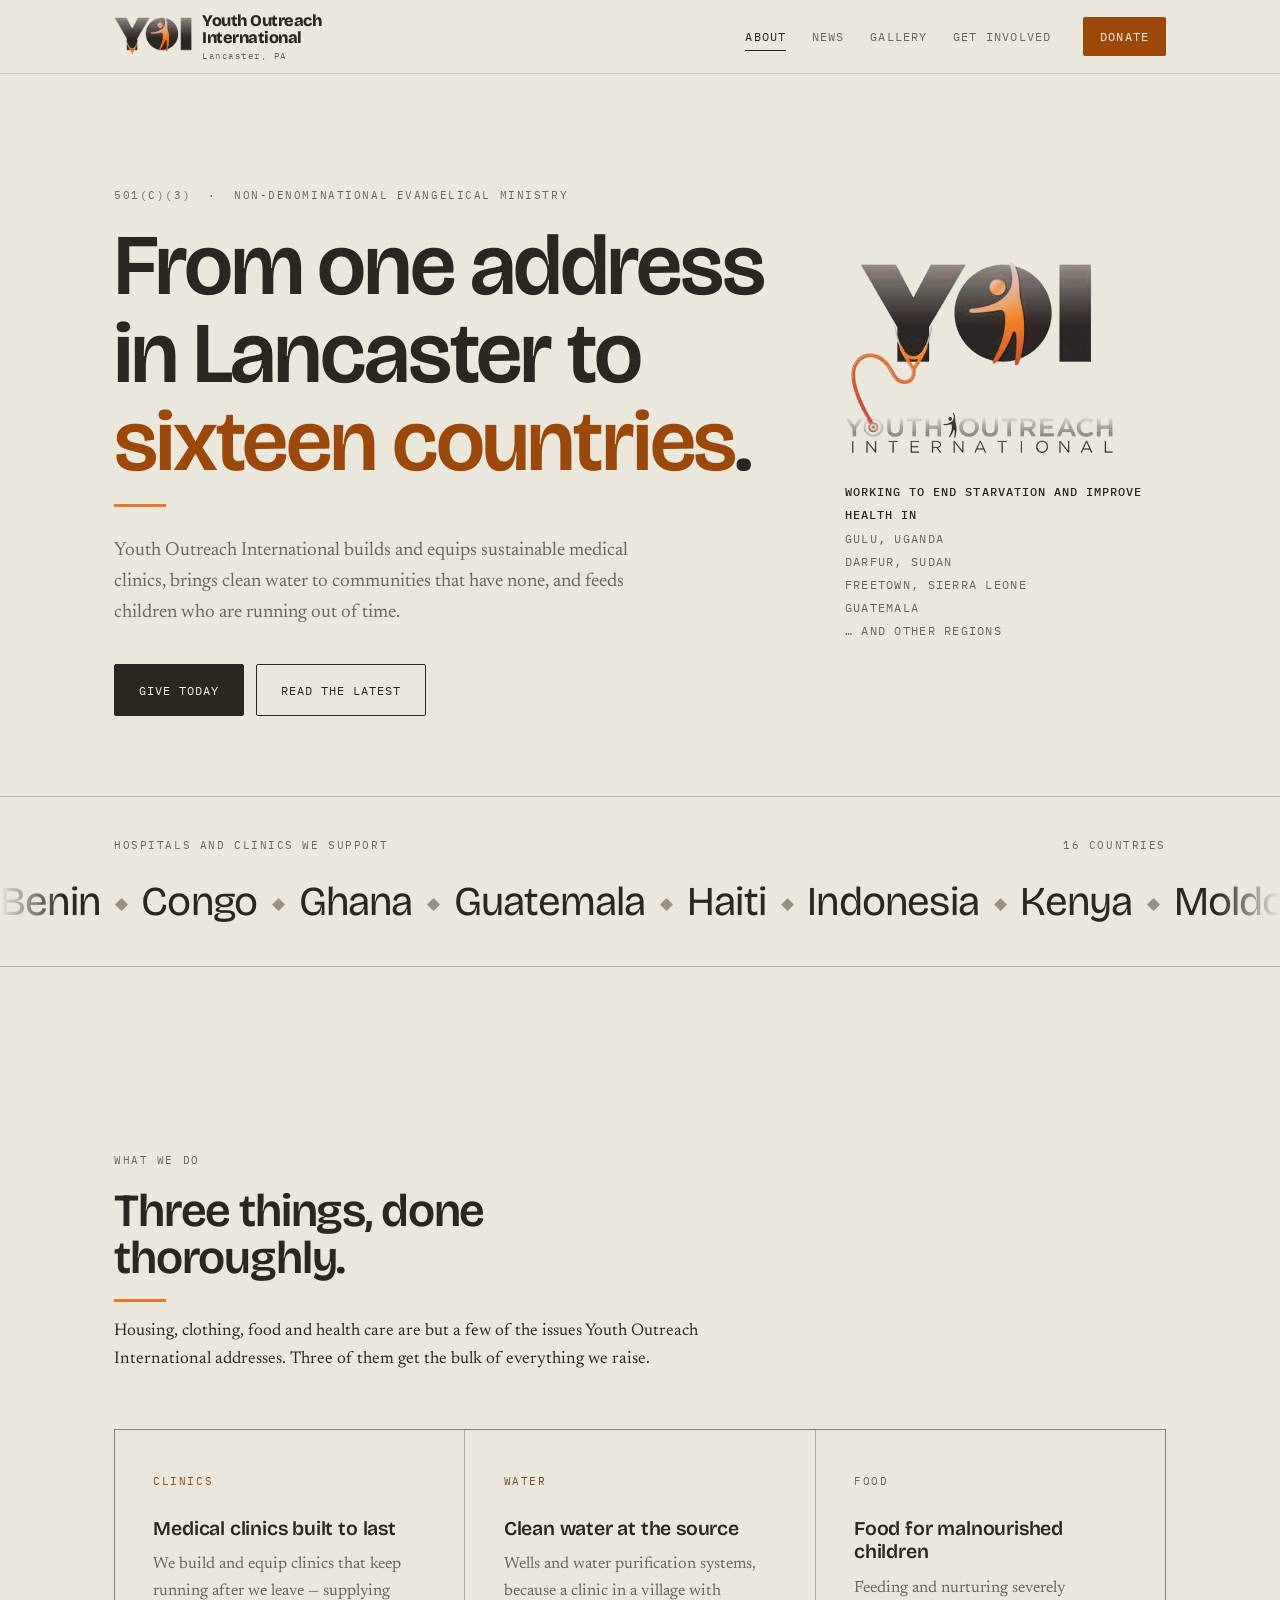
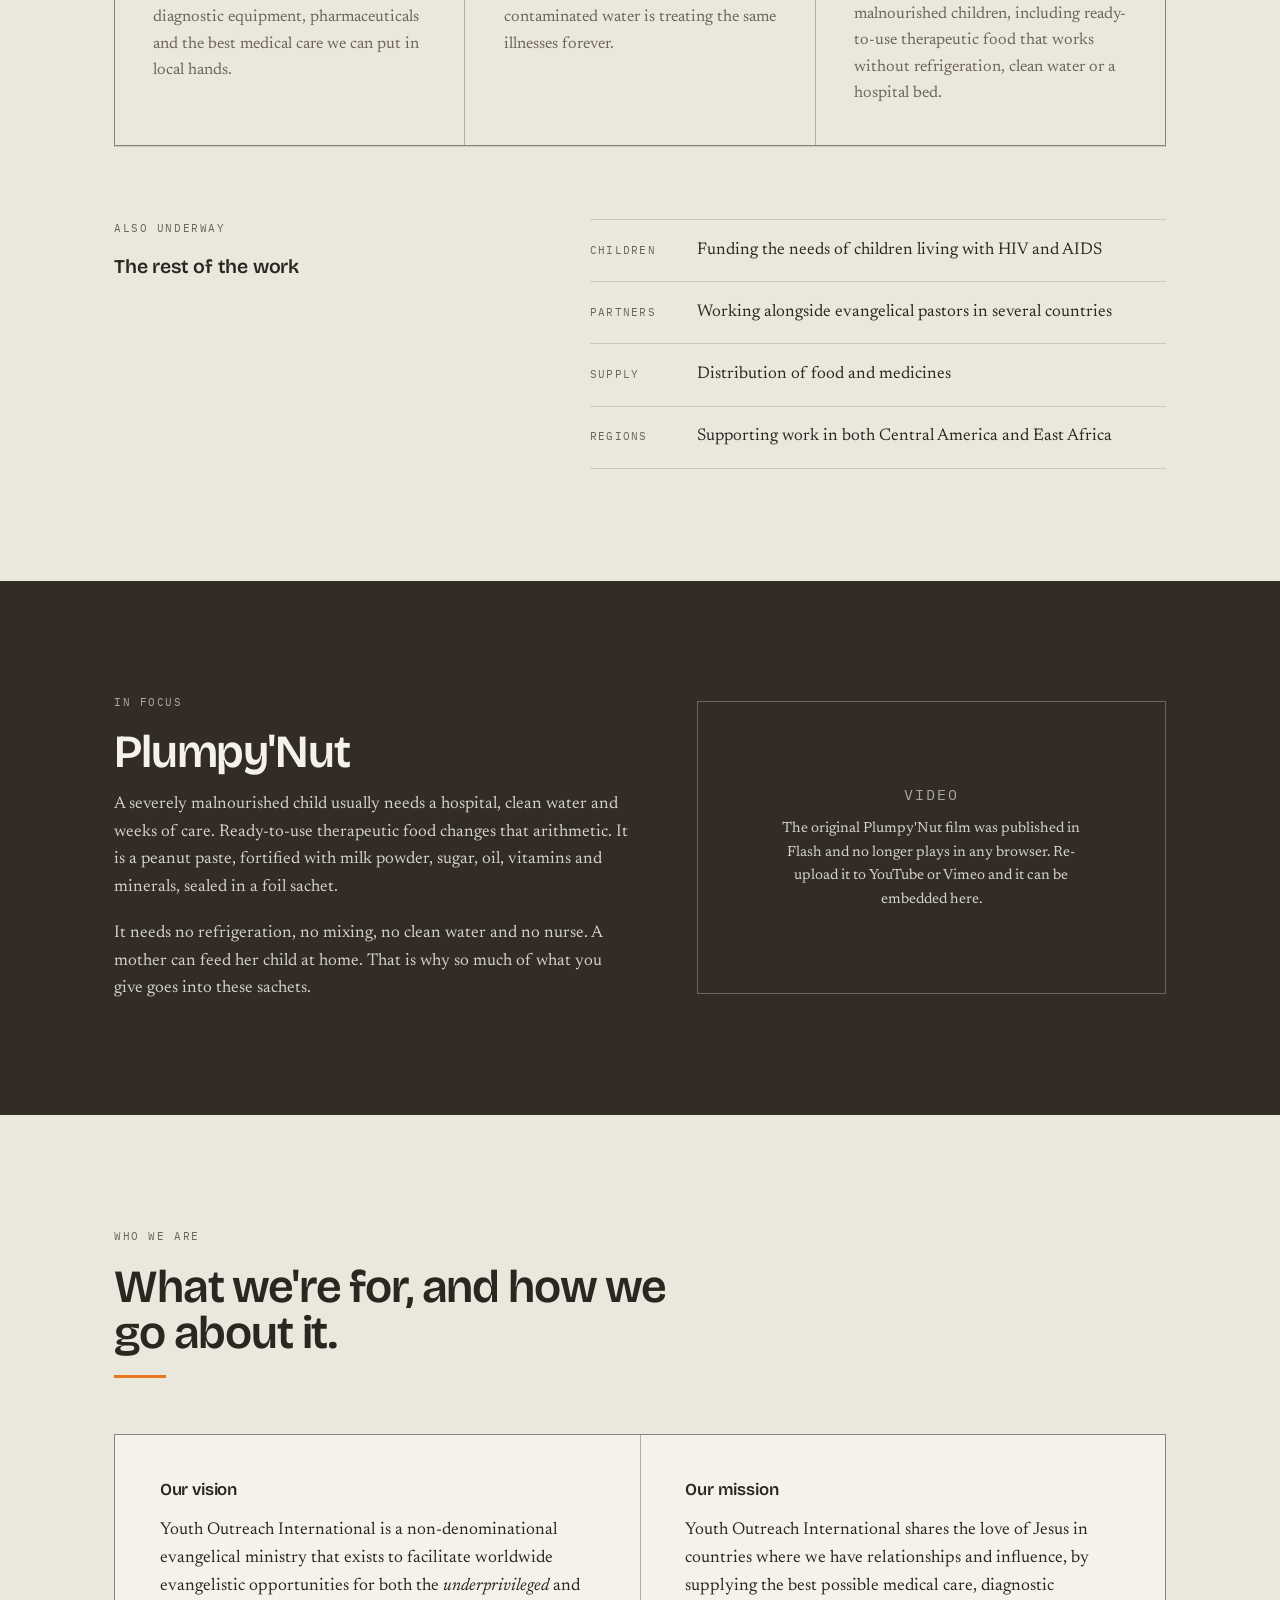
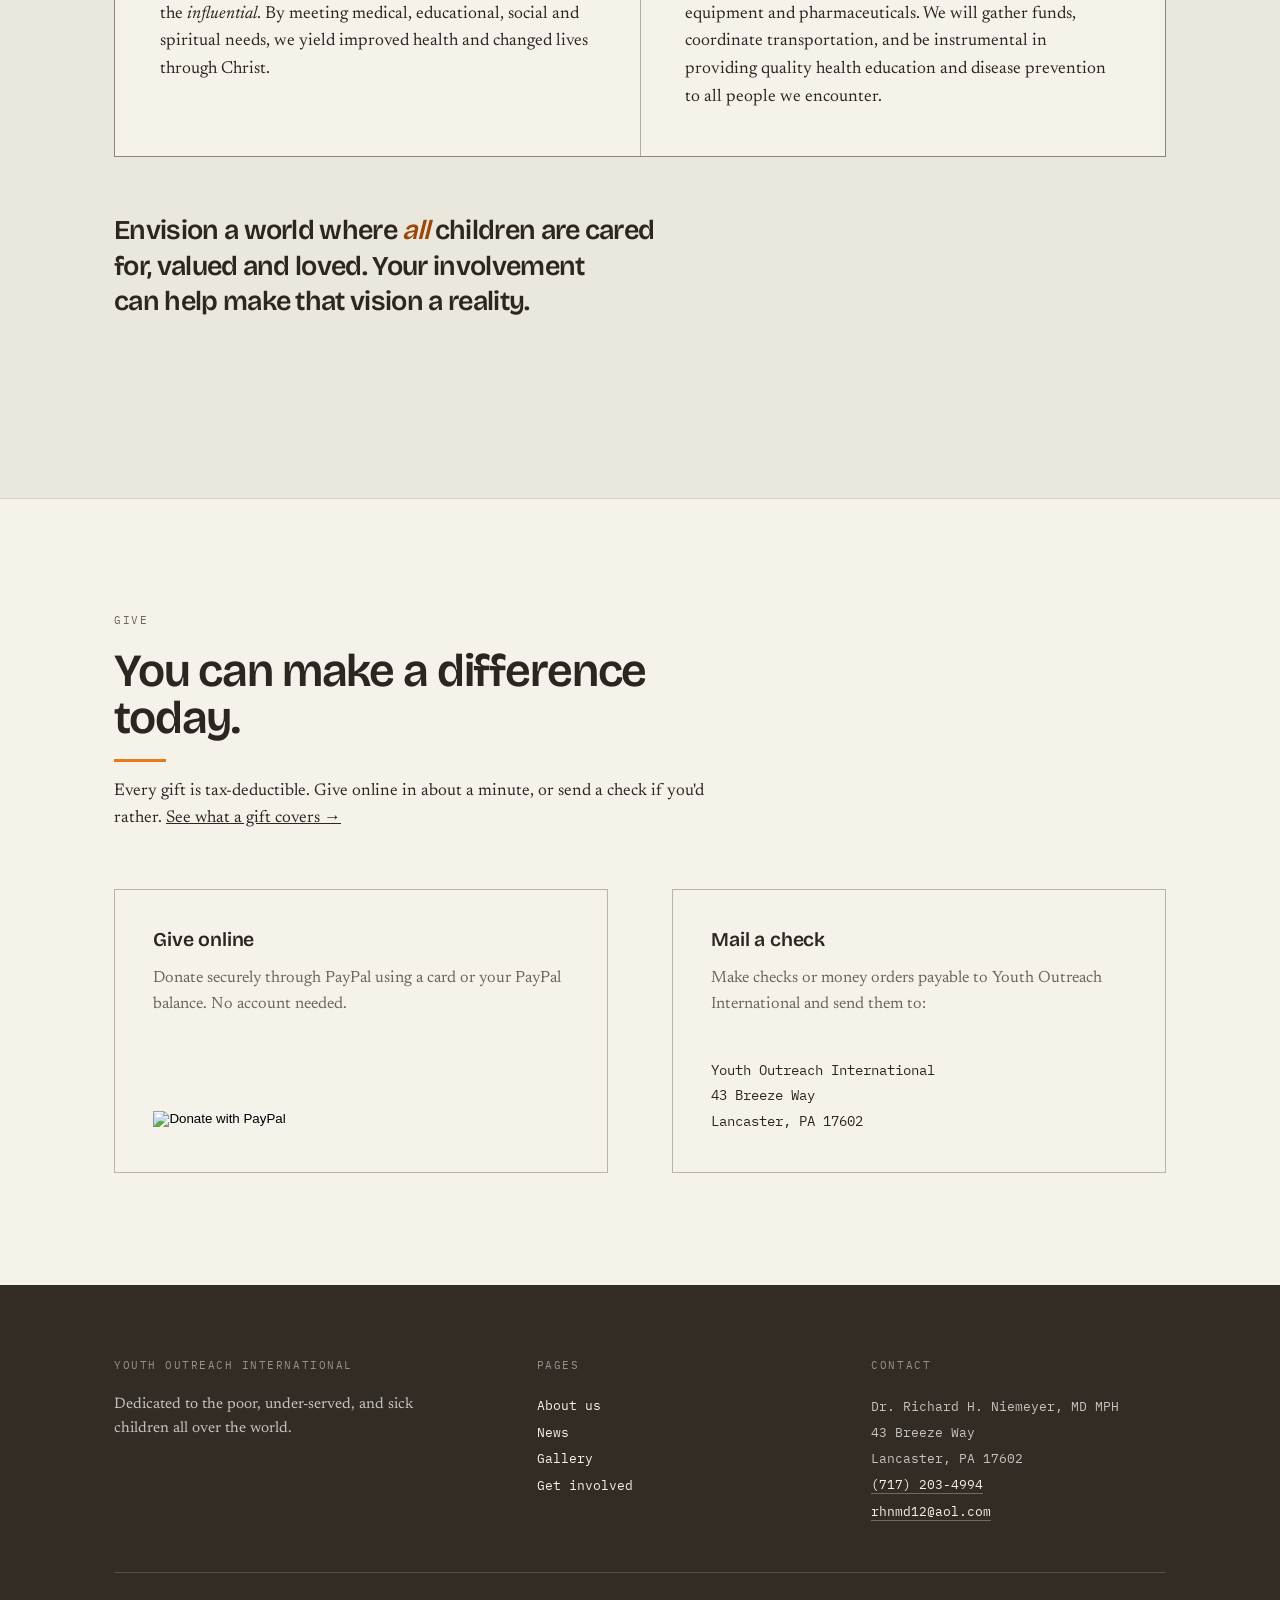
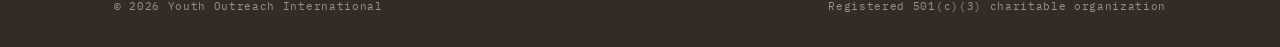
==== index.html @ 8ac34c84 "add photos" ====
<!DOCTYPE html>
<html lang="en">
<head>
<meta charset="utf-8" />
<meta name="viewport" content="width=device-width, initial-scale=1" />
<title>Youth Outreach International — Medical clinics, clean water, and food in sixteen countries</title>
<meta name="description" content="Youth Outreach International is a 501(c)(3) ministry based in Lancaster, Pennsylvania. We build and equip sustainable medical clinics, provide clean water, and feed malnourished children." />
<meta property="og:title" content="Youth Outreach International" />
<meta property="og:description" content="From one address in Lancaster, Pennsylvania, to sixteen countries. Clinics, clean water, and food for children who need it." />
<meta property="og:type" content="website" />

<link rel="icon" href="assets/favicon.png" type="image/png">
<link rel="apple-touch-icon" href="assets/apple-touch-icon.png">

<link rel="preconnect" href="https://fonts.googleapis.com">
<link rel="preconnect" href="https://fonts.gstatic.com" crossorigin>
<link href="https://fonts.googleapis.com/css2?family=Bricolage+Grotesque:opsz,wght@12..96,400;12..96,600;12..96,800&family=Newsreader:ital,opsz,wght@0,6..72,300;0,6..72,400;0,6..72,600;1,6..72,400&family=IBM+Plex+Mono:wght@400;500&display=swap" rel="stylesheet">
<script>document.documentElement.className+=" js";</script>
<link href="site.css?v=7" rel="stylesheet">
</head>
<body>

<header class="masthead">
  <div class="wrap">
    <a class="mark" href="index.html">
      <img src="assets/yoi-mark.png" alt="" width="402" height="196">
      <span class="mark-name">Youth Outreach International<span>Lancaster, PA</span></span>
    </a>
    <nav>
      <a href="index.html" aria-current="page">About</a>
      <a href="news.html">News</a>
      <a href="gallery.html">Gallery</a>
      <a href="get-involved.html">Get involved</a>
    </nav>
    <a href="#give" class="give-link">Donate</a>
  </div>
</header>

<main>

  <div class="hero">
    <div class="wrap hero-grid">
      <div>
        <p class="eyebrow">501(c)(3) &nbsp;·&nbsp; Non-denominational evangelical ministry</p>
        <h1>From one address in Lancaster to <em>sixteen countries</em>.</h1>
        <p class="hero-lede">Youth Outreach International builds and equips sustainable medical clinics, brings clean water to communities that have none, and feeds children who are running out of time.</p>
        <div class="hero-actions">
          <a class="btn btn-solid" href="#give">Give today</a>
          <a class="btn btn-ghost" href="news.html">Read the latest</a>
        </div>
      </div>
      <div class="hero-aside">
        <img class="hero-lockup" src="assets/yoi-logo.png" width="464" height="334"
             alt="Youth Outreach International logo: the letters YOI with a figure raising its arms and a stethoscope.">
        <p class="hero-where">
          <strong>Working to end starvation and improve health in</strong>
          Gulu, Uganda<br>
          Darfur, Sudan<br>
          Freetown, Sierra Leone<br>
          Guatemala<br>
          … and other regions
        </p>
      </div>
    </div>

    <div class="manifest rise">
      <div class="wrap">
        <div class="manifest-head">
          <p class="eyebrow">Hospitals and clinics we support</p>
          <p class="eyebrow">16 countries</p>
        </div>
      </div>
      <div class="marquee">
        <ul class="marquee-track">
          <li>Benin</li><li>Congo</li><li>Ghana</li><li>Guatemala</li><li>Haiti</li><li>Indonesia</li><li>Kenya</li><li>Moldova</li><li>Romania</li><li>Rwanda</li><li>Sierra&nbsp;Leone</li><li>Sudan</li><li>Uganda</li><li>United&nbsp;States</li><li>Zambia</li><li class="new">Malawi<sup>Newest</sup></li>
        </ul>
        <ul class="marquee-track" aria-hidden="true">
          <li>Benin</li><li>Congo</li><li>Ghana</li><li>Guatemala</li><li>Haiti</li><li>Indonesia</li><li>Kenya</li><li>Moldova</li><li>Romania</li><li>Rwanda</li><li>Sierra&nbsp;Leone</li><li>Sudan</li><li>Uganda</li><li>United&nbsp;States</li><li>Zambia</li><li class="new">Malawi<sup>Newest</sup></li>
        </ul>
      </div>
    </div>
  </div>

  <section id="work">
    <div class="wrap">
      <div class="section-head rise">
        <p class="eyebrow">What we do</p>
        <h2>Three things, done thoroughly.</h2>
        <p>Housing, clothing, food and health care are but a few of the issues Youth Outreach International addresses. Three of them get the bulk of everything we raise.</p>
      </div>

      <div class="trio rise">
        <div>
          <span class="tag">Clinics</span>
          <h3>Medical clinics built to last</h3>
          <p>We build and equip clinics that keep running after we leave — supplying diagnostic equipment, pharmaceuticals and the best medical care we can put in local hands.</p>
        </div>
        <div>
          <span class="tag">Water</span>
          <h3>Clean water at the source</h3>
          <p>Wells and water purification systems, because a clinic in a village with contaminated water is treating the same illnesses forever.</p>
        </div>
        <div>
          <span class="tag">Food</span>
          <h3>Food for malnourished children</h3>
          <p>Feeding and nurturing severely malnourished children, including ready-to-use therapeutic food that works without refrigeration, clean water or a hospital bed.</p>
        </div>
      </div>

      <div class="also rise">
        <div class="also-grid">
          <div>
            <p class="eyebrow">Also underway</p>
            <h3>The rest of the work</h3>
          </div>
          <ul class="deflist">
            <li><span class="k">Children</span><span>Funding the needs of children living with HIV and AIDS</span></li>
            <li><span class="k">Partners</span><span>Working alongside evangelical pastors in several countries</span></li>
            <li><span class="k">Supply</span><span>Distribution of food and medicines</span></li>
            <li><span class="k">Regions</span><span>Supporting work in both Central America and East Africa</span></li>
          </ul>
        </div>
      </div>
    </div>
  </section>

  <section class="feature">
    <div class="wrap">
      <div class="feature-grid">
        <div class="rise">
          <p class="eyebrow">In focus</p>
          <h2>Plumpy'Nut</h2>
          <p>A severely malnourished child usually needs a hospital, clean water and weeks of care. Ready-to-use therapeutic food changes that arithmetic. It is a peanut paste, fortified with milk powder, sugar, oil, vitamins and minerals, sealed in a foil sachet.</p>
          <p>It needs no refrigeration, no mixing, no clean water and no nurse. A mother can feed her child at home. That is why so much of what you give goes into these sachets.</p>
        </div>
        <div class="rise">
          <!-- Replace this block with a YouTube or Vimeo iframe once the video is re-uploaded. -->
          <div class="videoslot">
            <p class="eyebrow">Video</p>
            <p>The original Plumpy'Nut film was published in Flash and no longer plays in any browser. Re-upload it to YouTube or Vimeo and it can be embedded here.</p>
          </div>
        </div>
      </div>
    </div>
  </section>

  <section>
    <div class="wrap">
      <div class="section-head rise">
        <p class="eyebrow">Who we are</p>
        <h2>What we're for, and how we go about it.</h2>
      </div>
      <div class="creed rise">
        <div>
          <h3>Our vision</h3>
          <p>Youth Outreach International is a non-denominational evangelical ministry that exists to facilitate worldwide evangelistic opportunities for both the <em>underprivileged</em> and the <em>influential</em>. By meeting medical, educational, social and spiritual needs, we yield improved health and changed lives through Christ.</p>
        </div>
        <div>
          <h3>Our mission</h3>
          <p>Youth Outreach International shares the love of Jesus in countries where we have relationships and influence, by supplying the best possible medical care, diagnostic equipment and pharmaceuticals. We will gather funds, coordinate transportation, and be instrumental in providing quality health education and disease prevention to all people we encounter.</p>
        </div>
      </div>

      <p class="pledge rise" style="margin-top:clamp(2.5rem,5vw,3.5rem)">Envision a world where <em>all</em> children are cared for, valued and loved. Your involvement can help make that vision a reality.</p>

      <a class="brochure rise" href="YOIBrochure.pdf" target="_blank" rel="noopener">Read our brochure (PDF) →</a>
    </div>
  </section>

  <section class="give-section" id="give">
    <div class="wrap">
      <div class="section-head rise">
        <p class="eyebrow">Give</p>
        <h2>You can make a difference today.</h2>
        <p>Every gift is tax-deductible. Give online in about a minute, or send a check if you'd rather. <a href="get-involved.html">See what a gift covers →</a></p>
      </div>

      <div class="give-grid rise">
        <div class="give-card">
          <h3>Give online</h3>
          <p>Donate securely through PayPal using a card or your PayPal balance. No account needed.</p>
          <form action="https://www.paypal.com/cgi-bin/webscr" method="post" target="_top">
            <input type="hidden" name="cmd" value="_s-xclick">
            <input type="hidden" name="hosted_button_id" value="3YQ8JTTSHS934">
            <input type="image" src="https://www.paypalobjects.com/en_US/i/btn/btn_donate_LG.gif" border="0" name="submit" alt="Donate with PayPal">
            <img alt="" border="0" src="https://www.paypalobjects.com/en_US/i/scr/pixel.gif" width="1" height="1">
          </form>
        </div>

        <div class="give-card">
          <h3>Mail a check</h3>
          <p>Make checks or money orders payable to Youth Outreach International and send them to:</p>
          <address class="addr">
            Youth Outreach International<br>
            43 Breeze Way<br>
            Lancaster, PA 17602
          </address>
        </div>
      </div>
    </div>
  </section>

</main>

<footer>
  <div class="wrap">
    <div class="foot-grid">
      <div>
        <h4>Youth Outreach International</h4>
        <p style="max-width:34ch;font-size:.95rem">Dedicated to the poor, under-served, and sick children all over the world.</p>
      </div>
      <div>
        <h4>Pages</h4>
        <ul class="foot-links">
          <li><a href="index.html">About us</a></li>
          <li><a href="news.html">News</a></li>
          <li><a href="gallery.html">Gallery</a></li>
          <li><a href="get-involved.html">Get involved</a></li>
        </ul>
      </div>
      <div>
        <h4>Contact</h4>
        <address class="foot-addr">
          Dr. Richard H. Niemeyer, MD MPH<br>
          43 Breeze Way<br>
          Lancaster, PA 17602<br>
          <a href="tel:+17172034994">(717) 203-4994</a><br>
          <a href="mailto:rhnmd12@aol.com">rhnmd12@aol.com</a>
        </address>
      </div>
    </div>
    <div class="colophon">
      <span>© <span id="yr">2026</span> Youth Outreach International</span>
      <span>Registered 501(c)(3) charitable organization</span>
    </div>
  </div>
</footer>

<script src="site.js?v=7"></script>
</body>
</html>
---- site.css ----
/* ==========================================================================
   Youth Outreach International — shared stylesheet
   Type:  Bricolage Grotesque (display) · Newsreader (body) · IBM Plex Mono (labels)
   ========================================================================== */

/* Palette sampled straight off the printed brochure and the YOI logo:
   warm parchment, taupe wordmark grey, espresso text, one orange accent.
   --flame is the logo orange as printed. It is too light to read as small
   text on parchment, so anything typographic uses --flame-deep instead. */
:root{
  --ink:#2C2621;
  --ink-2:#6E6559;
  --paper:#EAE7DC;
  --paper-2:#F5F2E9;
  --taupe:#9A9182;
  --espresso:#332C25;
  --flame:#E8781F;
  --flame-deep:#9C480A;
  --clay:#7C4A22;
  --line:rgba(44,38,33,.16);
  --line-strong:rgba(44,38,33,.30);

  --display:"Bricolage Grotesque",system-ui,sans-serif;
  --body:"Newsreader",Georgia,serif;
  --mono:"IBM Plex Mono",ui-monospace,monospace;

  --gut:clamp(20px,5vw,72px);
  --max:1180px;
}

*{box-sizing:border-box}
html{-webkit-text-size-adjust:100%;scroll-behavior:smooth}
body{
  margin:0;
  background:var(--paper);
  color:var(--ink);
  font-family:var(--body);
  font-size:clamp(17px,1.05vw,19px);
  line-height:1.62;
  -webkit-font-smoothing:antialiased;
}
img{max-width:100%;height:auto;display:block}
a{color:inherit}
:focus-visible{outline:2px solid var(--flame-deep);outline-offset:3px}

.wrap{max-width:var(--max);margin:0 auto;padding-inline:var(--gut)}
.narrow{max-width:820px}

.eyebrow{
  font-family:var(--mono);
  font-size:.7rem;
  letter-spacing:.14em;
  text-transform:uppercase;
  color:var(--ink-2);
  margin:0 0 1.1rem;
}
h1,h2,h3{font-family:var(--display);font-weight:600;line-height:1.02;letter-spacing:-.025em;margin:0}
h2{font-size:clamp(1.9rem,3.6vw,3rem);margin-bottom:1rem}
h3{font-size:1.22rem;letter-spacing:-.01em;line-height:1.2}
p{margin:0 0 1.1em}
p:last-child{margin-bottom:0}

/* ---------- masthead ---------- */
.masthead{
  position:sticky;top:0;z-index:50;
  background:rgba(234,231,220,.88);
  backdrop-filter:blur(10px);
  border-bottom:1px solid var(--line);
}
.masthead .wrap{
  display:flex;align-items:center;gap:clamp(1rem,3vw,2rem);
  min-height:72px;flex-wrap:wrap;padding-block:.75rem;
}
.mark{display:flex;align-items:center;gap:.65rem;text-decoration:none}
/* The mark art is keyed off the brochure's cream ground, so it only sits
   correctly on a light surface — never place it on --espresso. */
.mark img{height:38px;width:auto;flex:0 0 auto}
.mark-name{
  font-family:var(--display);font-weight:800;font-size:1.02rem;
  letter-spacing:-.03em;line-height:1.05;max-width:9.5em;
}
.mark-name span{
  display:block;font-family:var(--mono);font-weight:400;font-size:.58rem;
  letter-spacing:.16em;color:var(--ink-2);margin-top:.3rem;
}
.masthead nav{margin-left:auto;display:flex;align-items:center;gap:clamp(.85rem,2vw,1.9rem)}
.masthead nav a{
  font-family:var(--mono);font-size:.74rem;letter-spacing:.1em;text-transform:uppercase;
  text-decoration:none;color:var(--ink-2);padding:.45rem 0;position:relative;white-space:nowrap;
}
.masthead nav a:hover,.masthead nav a:focus-visible{color:var(--ink)}
.masthead nav a[aria-current=page]{color:var(--ink)}
.masthead nav a::after{
  content:"";position:absolute;left:0;right:100%;bottom:.15rem;height:1px;
  background:var(--ink);transition:right .25s ease;
}
.masthead nav a:hover::after,.masthead nav a[aria-current=page]::after{right:0}

.give-link{
  font-family:var(--mono);font-size:.74rem;letter-spacing:.1em;text-transform:uppercase;
  text-decoration:none;color:var(--paper-2);background:var(--flame-deep);
  padding:.6rem 1.05rem;border-radius:2px;white-space:nowrap;
  display:inline-flex;align-items:center;transition:background .2s;
}
.give-link:hover{background:var(--espresso)}

@media(max-width:760px){
  .masthead .wrap{gap:.6rem 1rem;min-height:0;padding-block:.6rem}
  .mark{flex:1 1 auto;gap:.55rem}
  .mark img{height:32px}
  .mark-name{font-size:.92rem}
  .give-link{order:2;padding:.65rem 1rem;min-height:44px}
  .masthead nav{
    order:3;flex-basis:100%;margin-left:0;
    justify-content:space-between;gap:.4rem;
    border-top:1px solid var(--line);padding-top:.5rem;
  }
  .masthead nav a{font-size:.66rem;letter-spacing:.07em;padding:.35rem 0}
}
@media(max-width:360px){
  .masthead nav a{font-size:.6rem;letter-spacing:.04em}
}

/* ---------- buttons ---------- */
.btn{
  font-family:var(--mono);font-size:.78rem;letter-spacing:.08em;text-transform:uppercase;
  text-decoration:none;padding:.95rem 1.5rem;border-radius:2px;display:inline-block;
  border:1px solid var(--ink);transition:background .2s,color .2s,border-color .2s;
}
.btn-solid{background:var(--ink);color:var(--paper-2)}
.btn-solid:hover{background:var(--flame-deep);border-color:var(--flame-deep)}
.btn-ghost:hover{background:var(--ink);color:var(--paper-2)}

/* ---------- hero (home) ---------- */
.hero{padding:clamp(3.5rem,9vw,7rem) 0 clamp(2.5rem,6vw,4.5rem)}
.hero h1{font-size:clamp(2.5rem,7.2vw,5.4rem);max-width:15ch;text-wrap:balance}
.hero h1 em{font-style:normal;color:var(--flame-deep)}
.hero-lede{margin-top:1.8rem;max-width:52ch;font-size:1.12em;color:var(--ink-2)}
.hero-actions{display:flex;flex-wrap:wrap;gap:.75rem;margin-top:2.2rem}

.hero-grid{display:grid;grid-template-columns:1.35fr .65fr;gap:clamp(2rem,5vw,4rem);align-items:center}
.hero-grid .hero-aside{display:flex;flex-direction:column;gap:1.6rem;align-items:flex-start}
.hero-lockup{width:min(100%,270px)}
.hero-where{
  font-family:var(--mono);font-size:.72rem;letter-spacing:.11em;text-transform:uppercase;
  line-height:2;color:var(--ink-2);margin:0;
}
.hero-where strong{display:block;color:var(--ink);font-weight:500;letter-spacing:.09em}
@media(max-width:900px){
  .hero-grid{grid-template-columns:1fr}
  .hero-grid .hero-aside{
    flex-direction:row;flex-wrap:wrap;align-items:center;gap:1.5rem 2rem;
    border-top:1px solid var(--line);padding-top:1.75rem;
  }
  .hero-lockup{width:min(45%,180px)}
}

/* ---------- page header (interior pages) ---------- */
.pagehead{padding:clamp(3rem,7vw,5.5rem) 0 clamp(2rem,4vw,3rem);border-bottom:1px solid var(--line-strong)}
.pagehead h1{font-size:clamp(2.2rem,5.5vw,4rem);max-width:18ch;text-wrap:balance}
.pagehead p{margin-top:1.5rem;max-width:54ch;font-size:1.1em;color:var(--ink-2)}

/* ---------- manifest (home signature) ---------- */
/* ---------- manifest marquee (home signature) ---------- */
.manifest{
  border-top:1px solid var(--line-strong);border-bottom:1px solid var(--line-strong);
  padding:clamp(1.6rem,3vw,2.4rem) 0;margin-top:clamp(3rem,7vw,5rem);
}
.manifest-head{display:flex;justify-content:space-between;align-items:baseline;gap:1rem;flex-wrap:wrap;margin-bottom:1.4rem}
.manifest-head .eyebrow{margin:0}

.marquee{
  --marquee-duration:58s;
  display:flex;
  overflow:hidden;
  -webkit-mask-image:linear-gradient(90deg,transparent 0,#000 5%,#000 95%,transparent 100%);
          mask-image:linear-gradient(90deg,transparent 0,#000 5%,#000 95%,transparent 100%);
}
.marquee-track{
  display:flex;flex:0 0 auto;align-items:baseline;
  list-style:none;margin:0;padding:0;
  font-family:var(--display);font-weight:400;
  font-size:clamp(1.4rem,3.2vw,2.6rem);line-height:1.25;letter-spacing:-.02em;
  white-space:nowrap;
  animation:marquee var(--marquee-duration) linear infinite;
}
.marquee-track li{display:flex;align-items:baseline;flex:0 0 auto}
.marquee-track li::after{
  content:"◆";
  color:var(--taupe);
  font-family:var(--mono);font-size:.42em;
  padding:0 .85em;
  transform:translateY(-.35em);
}
.marquee-track .new{color:var(--flame-deep)}
.marquee-track .new sup{
  font-family:var(--mono);font-size:.3em;letter-spacing:.12em;
  text-transform:uppercase;vertical-align:super;margin-left:.5em;
}
@keyframes marquee{
  from{transform:translateX(0)}
  to{transform:translateX(-100%)}
}
/* let people stop it to read */
.marquee:hover .marquee-track,
.marquee:focus-within .marquee-track{animation-play-state:paused}

@media(max-width:820px){.marquee{--marquee-duration:42s}}
@media(max-width:520px){
  .marquee{--marquee-duration:32s}
  .marquee-track li::after{padding:0 .6em}
}

/* if motion is unwelcome, make it a normal swipeable strip instead */
@media(prefers-reduced-motion:reduce){
  .marquee{overflow-x:auto;-webkit-overflow-scrolling:touch}
  .marquee-track{animation:none}
  .marquee-track[aria-hidden="true"]{display:none}
  .marquee-track li:last-child::after{content:none}
}

/* ---------- sections ---------- */
section{padding:clamp(4rem,9vw,7rem) 0}
.section-head{max-width:60ch;margin-bottom:clamp(2.5rem,5vw,3.5rem)}

/* The brochure sets every headline over a short orange rule. */
.hero h1::after,
.pagehead h1::after,
.section-head h2::after{
  content:"";display:block;width:3.25rem;height:3px;
  background:var(--flame);margin-top:1.15rem;
}

/* Brochure sign-off line. */
.pledge{
  font-family:var(--display);font-weight:600;
  font-size:clamp(1.2rem,2.4vw,1.7rem);line-height:1.3;letter-spacing:-.025em;
  max-width:34ch;margin:0;text-wrap:balance;
}
.pledge em{font-style:italic;color:var(--flame-deep)}

/* ---------- three-up grid (goals / ways to help) ---------- */
.trio{display:grid;grid-template-columns:repeat(3,1fr);gap:1px;background:var(--line-strong);border:1px solid var(--line-strong)}
.trio > div{background:var(--paper);padding:clamp(1.6rem,3vw,2.4rem)}
.trio .tag{font-family:var(--mono);font-size:.68rem;letter-spacing:.14em;text-transform:uppercase;display:inline-block;margin-bottom:1.6rem}
.trio > div:nth-child(1) .tag{color:var(--flame-deep)}
.trio > div:nth-child(2) .tag{color:var(--clay)}
.trio > div:nth-child(3) .tag{color:var(--ink-2)}
.trio > div:nth-child(4) .tag{color:var(--ink-2)}
.trio h3{margin-bottom:.7rem}
.trio p{font-size:.96em;color:var(--ink-2)}
@media(max-width:820px){.trio{grid-template-columns:1fr}}

/* four-up variant */
.quad{grid-template-columns:repeat(2,1fr)}
@media(max-width:820px){.quad{grid-template-columns:1fr}}

/* ---------- label/value list ---------- */
.also{border-top:1px solid var(--line);padding-top:clamp(3rem,6vw,4.5rem)}
.also-grid{display:grid;grid-template-columns:1fr 1.4fr;gap:clamp(2rem,5vw,4rem);align-items:start}
.deflist{list-style:none;margin:0;padding:0;border-top:1px solid var(--line)}
.deflist li{border-bottom:1px solid var(--line);padding:1.05rem 0;display:flex;gap:1.2rem;align-items:baseline}
.deflist .k{
  font-family:var(--mono);font-size:.68rem;letter-spacing:.12em;text-transform:uppercase;
  color:var(--ink-2);flex:0 0 5.5rem;
}
@media(max-width:820px){
  .also-grid{grid-template-columns:1fr}
  .deflist li{flex-direction:column;gap:.25rem}
}

/* ---------- feature band ---------- */
.feature{background:var(--espresso);color:var(--paper-2)}
.feature .eyebrow{color:rgba(245,247,242,.62)}
.feature h2,.feature h3{color:var(--paper-2)}
.feature p{color:rgba(245,247,242,.82)}
.feature-grid{display:grid;grid-template-columns:1.05fr .95fr;gap:clamp(2rem,5vw,4.5rem);align-items:center}
.videoslot{
  aspect-ratio:16/10;border:1px solid rgba(245,247,242,.28);
  display:flex;flex-direction:column;align-items:center;justify-content:center;
  text-align:center;padding:2rem;gap:.6rem;
}
.videoslot .eyebrow{margin:0}
.videoslot p{font-size:.92rem;max-width:34ch;margin:0}
@media(max-width:820px){.feature-grid{grid-template-columns:1fr}}

/* ---------- creed ---------- */
.creed{display:grid;grid-template-columns:1fr 1fr;gap:1px;background:var(--line-strong);border:1px solid var(--line-strong)}
.creed > div{background:var(--paper-2);padding:clamp(1.8rem,3.5vw,2.8rem)}
.creed h3{font-size:1.05rem;margin-bottom:1.1rem}
.creed p{font-size:1.02em;line-height:1.6}
@media(max-width:820px){.creed{grid-template-columns:1fr}}

/* ---------- news ---------- */
.dispatches{padding-top:clamp(3rem,6vw,5rem)}
.dispatch{
  display:grid;grid-template-columns:180px 1fr;gap:clamp(1.5rem,4vw,3.5rem);
  padding:clamp(2.5rem,5vw,4rem) 0;border-bottom:1px solid var(--line-strong);
}
.dispatch:first-of-type{padding-top:0}
.dispatch-meta{font-family:var(--mono);font-size:.72rem;letter-spacing:.12em;text-transform:uppercase;line-height:2}
.dispatch-meta .place{color:var(--flame-deep);display:block}
.dispatch-meta .date{color:var(--ink-2);display:block}
.dispatch h2{font-size:clamp(1.7rem,3.2vw,2.5rem);margin-bottom:1.2rem}
.dispatch-body{max-width:60ch}
@media(max-width:820px){
  .dispatch{grid-template-columns:1fr;gap:1rem}
  .dispatch-meta{line-height:1.6}
  .dispatch-meta .place,.dispatch-meta .date{display:inline}
  .dispatch-meta .date::before{content:" · ";color:var(--line-strong)}
}

/* ---------- stat strip ---------- */
.stats{
  display:grid;grid-template-columns:repeat(4,1fr);gap:1px;
  background:var(--line-strong);border:1px solid var(--line-strong);margin:2rem 0 0;
}
.stats > div{background:var(--paper);padding:1.3rem 1.2rem}
.stats dt{
  font-family:var(--mono);font-size:.64rem;letter-spacing:.12em;text-transform:uppercase;
  color:var(--ink-2);margin-bottom:.5rem;
}
.stats dd{
  margin:0;font-family:var(--display);font-weight:600;letter-spacing:-.03em;
  font-size:clamp(1.4rem,2.4vw,1.9rem);line-height:1.1;
}
@media(max-width:700px){.stats{grid-template-columns:repeat(2,1fr)}}

/* ---------- cost table ---------- */
.costs{border-top:1px solid var(--line-strong);margin-top:2rem}
.costs .row{
  display:grid;grid-template-columns:7rem 1fr;gap:clamp(1rem,3vw,2.5rem);
  align-items:baseline;padding:1.4rem 0;border-bottom:1px solid var(--line);
}
.costs .amt{
  font-family:var(--display);font-weight:600;font-size:clamp(1.8rem,3.2vw,2.4rem);
  letter-spacing:-.03em;color:var(--flame);line-height:1;
}
.costs .what{font-size:1.02em}
.costs .per{
  display:block;font-family:var(--mono);font-size:.68rem;letter-spacing:.1em;
  text-transform:uppercase;color:var(--ink-2);margin-top:.35rem;
}
@media(max-width:600px){.costs .row{grid-template-columns:1fr;gap:.4rem}}

/* ---------- give ---------- */
.give-section{background:var(--paper-2);border-top:1px solid var(--line)}
.give-grid{display:grid;grid-template-columns:1fr 1fr;gap:clamp(2rem,5vw,4rem)}
.give-card{border:1px solid var(--line-strong);padding:clamp(1.6rem,3vw,2.4rem);display:flex;flex-direction:column}
.give-card h3{margin-bottom:.8rem}
.give-card p{font-size:.96em;color:var(--ink-2)}
.give-card form{margin-top:auto;padding-top:1.4rem}
.give-card .addr{font-family:var(--mono);font-size:.86rem;line-height:1.85;margin-top:auto;padding-top:1.4rem;font-style:normal}
input[type=image]{cursor:pointer}
@media(max-width:820px){.give-grid{grid-template-columns:1fr}}

/* ---------- contact panel ---------- */
.contact{
  display:grid;grid-template-columns:1fr 1fr;gap:1px;
  background:var(--line-strong);border:1px solid var(--line-strong);
}
.contact > div{background:var(--paper-2);padding:clamp(1.8rem,3.5vw,2.6rem)}
.contact .lines{font-family:var(--mono);font-size:.9rem;line-height:2;font-style:normal}
.contact .lines a{text-decoration:none;border-bottom:1px solid var(--line-strong)}
.contact .lines a:hover{border-color:var(--ink)}
@media(max-width:820px){.contact{grid-template-columns:1fr}}

/* ---------- gallery: ministry covers ---------- */
.ministries{display:grid;grid-template-columns:repeat(3,1fr);gap:clamp(1rem,2.5vw,1.75rem)}
.ministry-card{
  display:flex;flex-direction:column;text-decoration:none;color:inherit;
  background:var(--paper-2);border:1px solid var(--line-strong);
  transition:border-color .2s;
}
.ministry-card:hover{border-color:var(--ink)}
/* Covers come in every shape, Haiti's is portrait, so the frame is fixed and
   the picture is cropped into it, weighted a little above centre where faces
   tend to be. */
.ministry-card img{width:100%;aspect-ratio:4/3;object-fit:cover;object-position:50% 35%}
.ministry-meta{
  display:flex;flex-direction:column;gap:.3rem;
  padding:1.05rem 1.25rem 1.2rem;border-top:1px solid var(--line);
}
.ministry-name{font-family:var(--display);font-weight:600;font-size:1.3rem;letter-spacing:-.02em;line-height:1.1}
.ministry-name::after{content:" →";color:var(--flame-deep);transition:margin-left .2s}
.ministry-card:hover .ministry-name::after{margin-left:.2em}
.ministry-place{font-family:var(--mono);font-size:.68rem;letter-spacing:.12em;text-transform:uppercase;color:var(--ink-2)}
@media(max-width:820px){.ministries{grid-template-columns:1fr}}

/* One section per photo folder. The anchors from the cards land below the
   sticky masthead rather than under it. */
.gallery-section{scroll-margin-top:96px;border-top:1px solid var(--line)}
@media(max-width:760px){.gallery-section{scroll-margin-top:120px}}

/* ---------- gallery carousel ---------- */
/* The track is a scroll-snapping strip first and a carousel second: with JS off
   it is still swipeable and keyboard-scrollable, and .carousel-nav simply never
   appears. site.js scrolls the same strip rather than moving the slides itself. */
.carousel-track{
  display:flex;
  overflow-x:auto;
  scroll-snap-type:x mandatory;
  scroll-behavior:smooth;
  list-style:none;margin:0;padding:0;
  border:1px solid var(--line-strong);
  background:var(--paper-2);
}
.js .carousel-track{scrollbar-width:none}
.js .carousel-track::-webkit-scrollbar{display:none}
.carousel-track:focus-visible{outline:2px solid var(--flame-deep);outline-offset:3px}

.carousel-slide{flex:0 0 100%;scroll-snap-align:center;min-width:0}
/* Photos come from a folder, so they arrive at any size or shape. A fixed
   stage height plus object-fit means the frame never moves between them. */
.carousel-slide img{
  width:100%;height:clamp(250px,45vw,500px);
  object-fit:contain;
  padding:clamp(1rem,3vw,2.25rem);
}

.carousel-empty{
  border:1px solid var(--line-strong);background:var(--paper-2);
  padding:clamp(1.4rem,3vw,2rem);margin:0;
  font-size:.95rem;color:var(--ink-2);
}
.carousel-empty code{font-family:var(--mono);font-size:.88em}

.carousel-nav{display:none;align-items:center;gap:.6rem 1rem;flex-wrap:wrap;margin-top:1.25rem}
.js .carousel-nav{display:flex}
.js .carousel-nav[hidden]{display:none}
.carousel-btn{
  font-family:var(--mono);font-size:.72rem;letter-spacing:.09em;text-transform:uppercase;
  background:none;border:1px solid var(--line-strong);color:var(--ink);
  padding:.7rem 1.05rem;border-radius:2px;cursor:pointer;
  transition:background .2s,color .2s,border-color .2s;
}
.carousel-btn:hover{background:var(--ink);color:var(--paper-2);border-color:var(--ink)}
.carousel-count{
  font-family:var(--mono);font-size:.72rem;letter-spacing:.1em;color:var(--ink-2);margin:0;
}
.carousel-dots{display:flex;flex-wrap:wrap;gap:.55rem;margin-left:auto;min-width:0}
.carousel-dots[hidden]{display:none}
.carousel-dot{
  width:10px;height:10px;padding:0;border-radius:50%;cursor:pointer;
  border:1px solid var(--taupe);background:none;transition:background .2s,border-color .2s;
}
.carousel-dot[aria-current=true]{background:var(--flame-deep);border-color:var(--flame-deep)}

@media(max-width:560px){
  .carousel-dots{margin-left:0;flex-basis:100%;order:3}
  .carousel-slide img{padding:.9rem}
}
@media(prefers-reduced-motion:reduce){
  .carousel-track{scroll-behavior:auto}
}

/* ---------- inline link ---------- */
.brochure{
  display:inline-flex;align-items:center;gap:.7rem;
  font-family:var(--mono);font-size:.76rem;letter-spacing:.08em;text-transform:uppercase;
  text-decoration:none;border-bottom:1px solid var(--line-strong);padding-bottom:.35rem;margin-top:2.5rem;
}
.brochure:hover{border-color:var(--ink)}

/* ---------- footer ---------- */
footer{background:var(--espresso);color:rgba(245,247,242,.75);padding:clamp(3rem,6vw,4.5rem) 0 2rem}
.foot-grid{display:grid;grid-template-columns:1.3fr 1fr 1fr;gap:2.5rem}
footer h4{
  font-family:var(--mono);font-size:.68rem;letter-spacing:.14em;text-transform:uppercase;
  color:rgba(245,247,242,.5);margin:0 0 1.1rem;font-weight:400;
}
footer a{color:var(--paper-2);text-decoration:none;border-bottom:1px solid rgba(245,247,242,.3)}
footer a:hover{border-color:var(--paper-2)}
.foot-links{list-style:none;margin:0;padding:0;font-family:var(--mono);font-size:.8rem;line-height:2.1}
.foot-links a{border:none}
.foot-links a:hover{text-decoration:underline}
.foot-addr{font-style:normal;font-family:var(--mono);font-size:.84rem;line-height:1.95}
.colophon{
  margin-top:3rem;padding-top:1.5rem;border-top:1px solid rgba(245,247,242,.16);
  font-family:var(--mono);font-size:.7rem;letter-spacing:.06em;
  display:flex;justify-content:space-between;gap:1rem;flex-wrap:wrap;color:rgba(245,247,242,.5);
}
@media(max-width:820px){.foot-grid{grid-template-columns:1fr;gap:2rem}}

/* ---------- small screens ---------- */
@media(max-width:560px){
  body{font-size:17px}
  section{padding:3.25rem 0}
  .hero{padding:2.5rem 0 2rem}
  .hero h1{font-size:2.15rem;max-width:none}
  .hero-lede{margin-top:1.25rem;font-size:1.05em}
  .hero-actions{gap:.6rem;margin-top:1.75rem}
  .hero-actions .btn{flex:1 1 100%;text-align:center;padding:1.05rem 1rem}

  .pagehead{padding:2.5rem 0 2rem}
  .pagehead h1{font-size:2rem;max-width:none}
  .pagehead p{margin-top:1.15rem;font-size:1.05em}

  .manifest{margin-top:2.5rem;padding:1.5rem 0}
  .manifest-head{margin-bottom:1rem}

  .section-head{margin-bottom:2rem}
  h2{font-size:1.75rem}

  .stats{margin-top:1.5rem}
  .stats > div{padding:1rem}

  .give-card,.contact > div,.creed > div,.trio > div{padding:1.4rem}

  .colophon{flex-direction:column;gap:.5rem;margin-top:2rem}
  .brochure{margin-top:1.75rem}
}

/* nothing should ever push the page sideways */
body{overflow-wrap:break-word}
.wrap{width:100%}
.marquee,.dispatch-body,.costs{min-width:0}

/* ---------- motion ---------- */
/* .rise only starts hidden when JS is confirmed present (see inline head script).
   Without JS the content simply renders, rather than staying invisible forever. */
.js .rise{opacity:0;transform:translateY(14px)}
.js .rise.in{opacity:1;transform:none;transition:opacity .7s cubic-bezier(.2,.7,.3,1),transform .7s cubic-bezier(.2,.7,.3,1)}
.hero h1,.hero-lede,.hero-actions,.pagehead h1,.pagehead p{animation:enter .9s cubic-bezier(.2,.7,.3,1) both}
.hero-lede,.pagehead p{animation-delay:.1s}
.hero-actions{animation-delay:.18s}
@keyframes enter{from{opacity:0;transform:translateY(18px)}to{opacity:1;transform:none}}

@media(prefers-reduced-motion:reduce){
  *,*::before,*::after{animation-duration:.01ms!important;animation-iteration-count:1!important;transition-duration:.01ms!important}
  html{scroll-behavior:auto}
  .js .rise{opacity:1;transform:none}
}
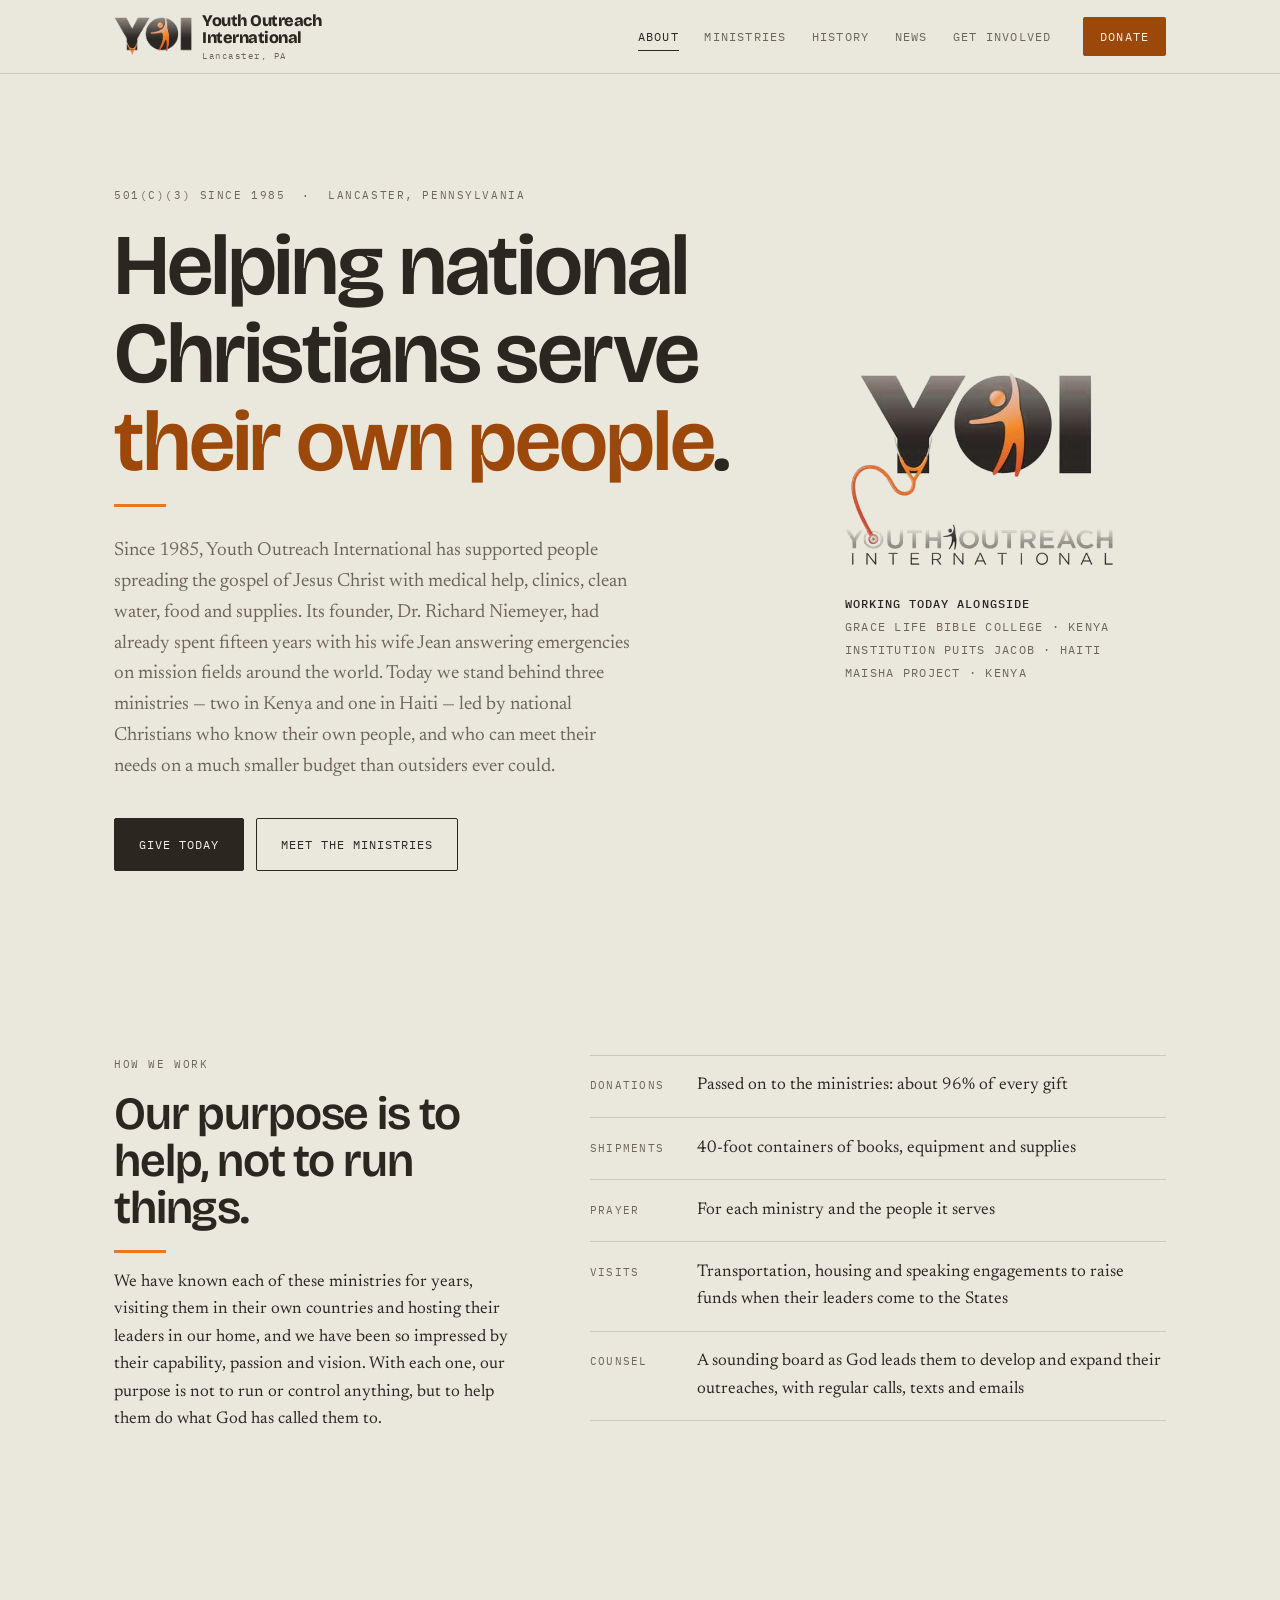
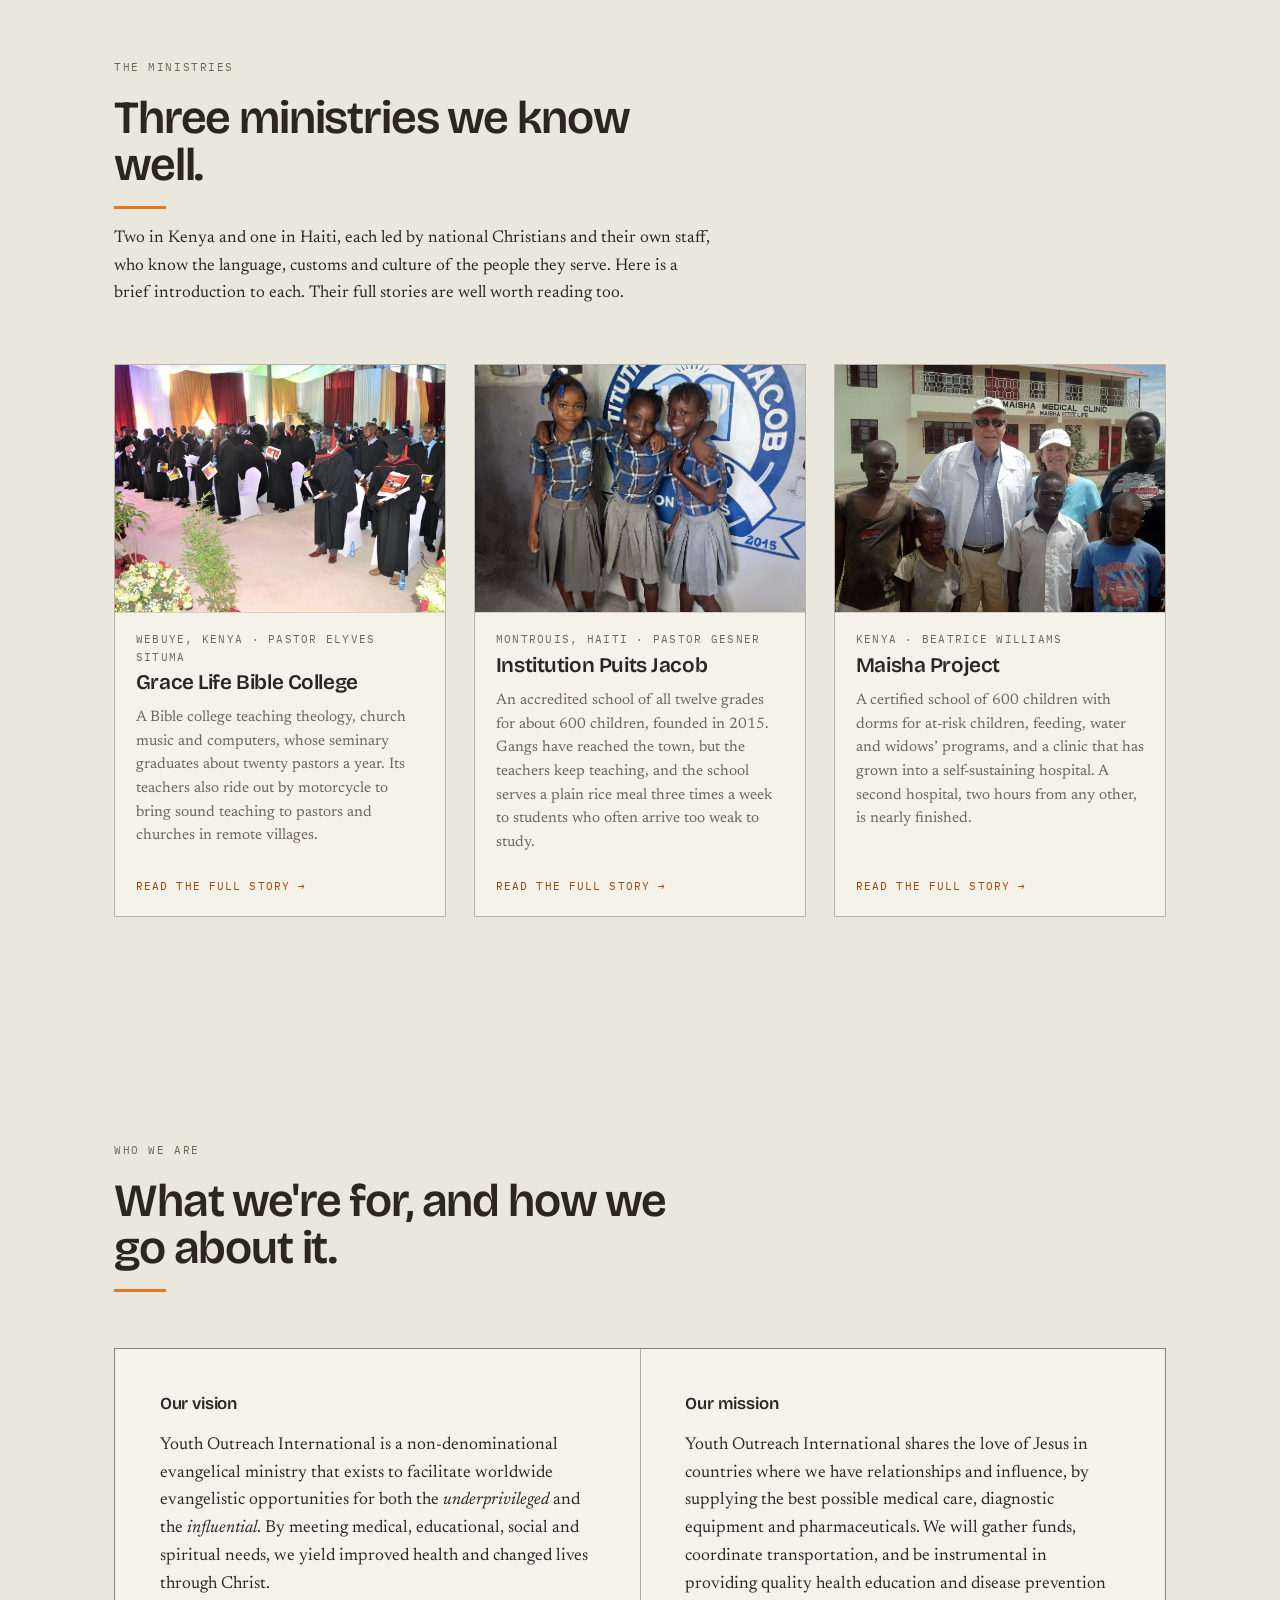
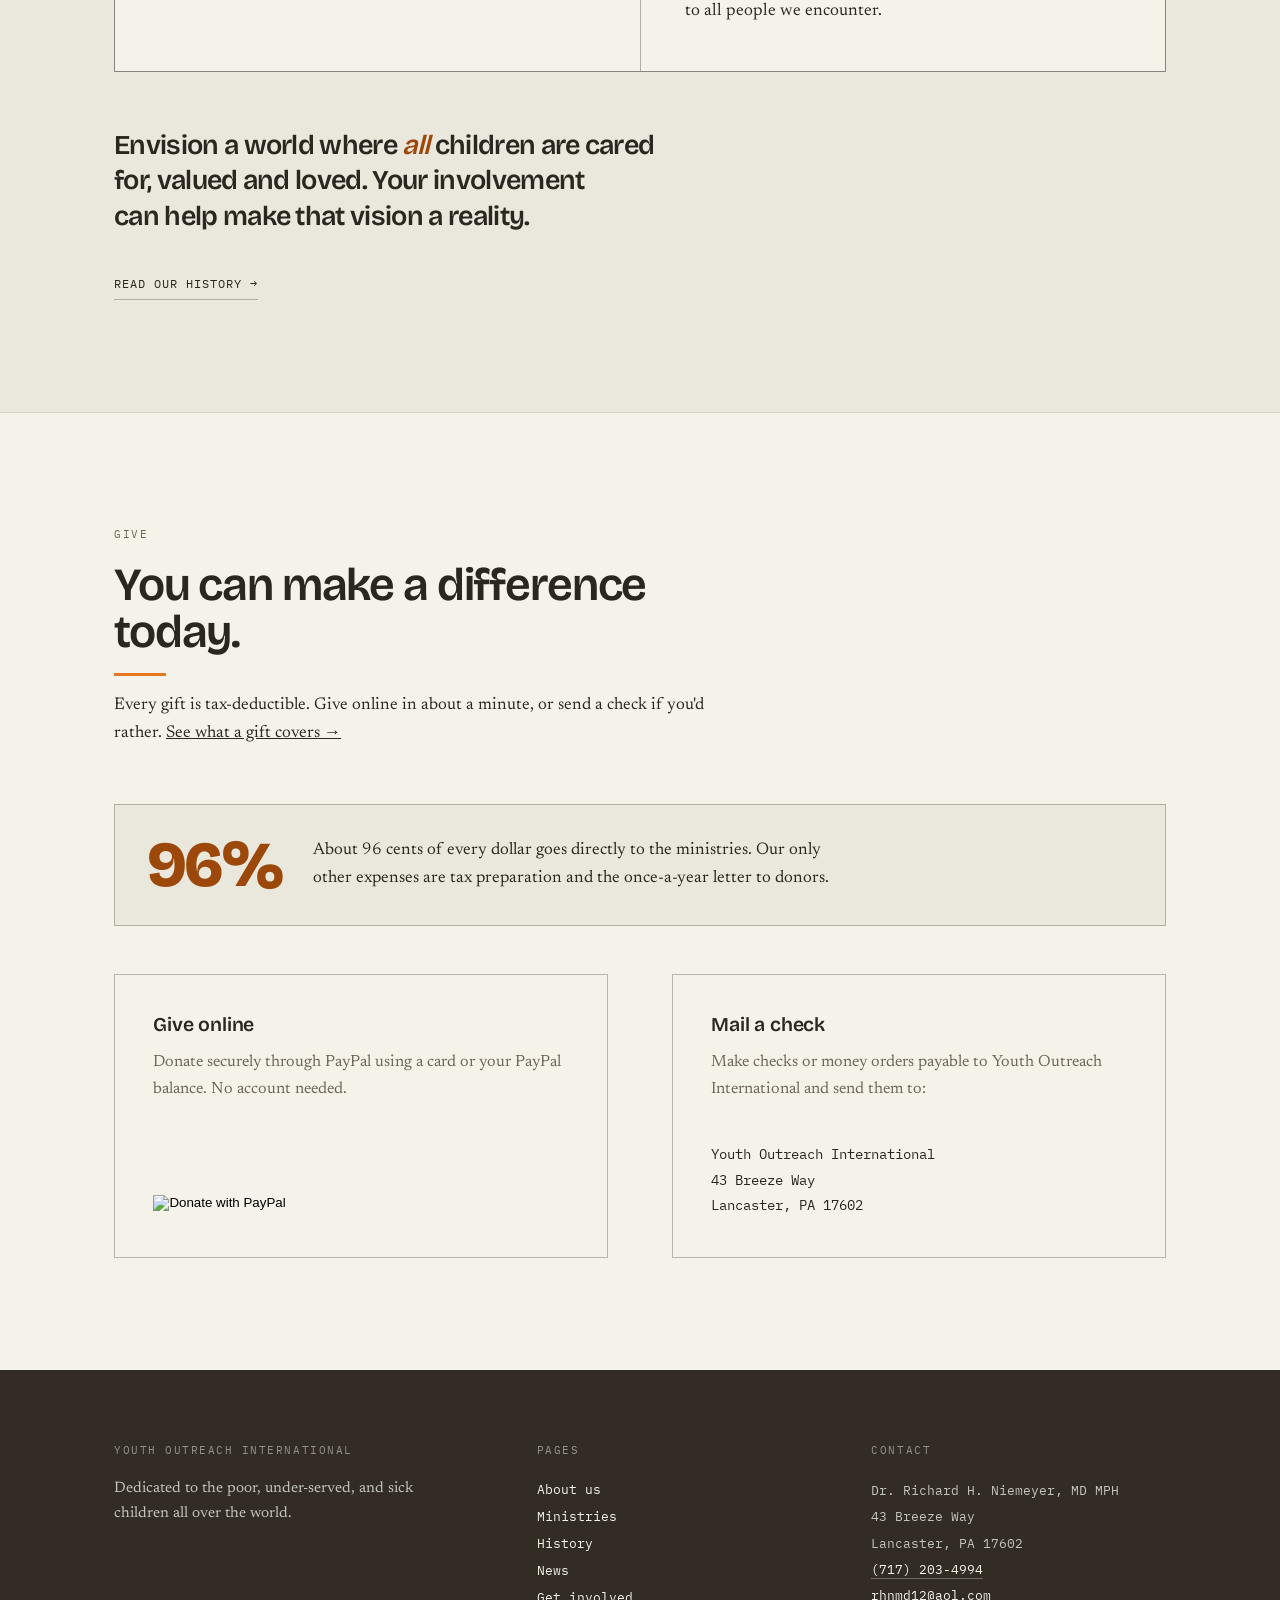
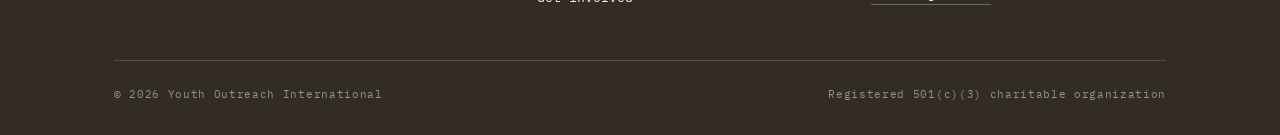
==== commit 3fdb469d: "Add in real descriptions" ====
--- a/index.html
+++ b/index.html
@@ -3,10 +3,10 @@
 <head>
 <meta charset="utf-8" />
 <meta name="viewport" content="width=device-width, initial-scale=1" />
-<title>Youth Outreach International — Medical clinics, clean water, and food in sixteen countries</title>
-<meta name="description" content="Youth Outreach International is a 501(c)(3) ministry based in Lancaster, Pennsylvania. We build and equip sustainable medical clinics, provide clean water, and feed malnourished children." />
+<title>Youth Outreach International — Helping national Christians serve their own people</title>
+<meta name="description" content="Youth Outreach International, a 501(c)(3) ministry in Lancaster, Pennsylvania since 1985, supports three ministries led by national Christians: Grace Life Bible College and the Maisha Project in Kenya, and Institution Puits Jacob in Haiti." />
 <meta property="og:title" content="Youth Outreach International" />
-<meta property="og:description" content="From one address in Lancaster, Pennsylvania, to sixteen countries. Clinics, clean water, and food for children who need it." />
+<meta property="og:description" content="Since 1985, supporting people who spread the gospel of Jesus Christ. Today: three ministries in Kenya and Haiti, led by their own people." />
 <meta property="og:type" content="website" />
 
 <link rel="icon" href="assets/favicon.png" type="image/png">
@@ -16,7 +16,7 @@
 <link rel="preconnect" href="https://fonts.gstatic.com" crossorigin>
 <link href="https://fonts.googleapis.com/css2?family=Bricolage+Grotesque:opsz,wght@12..96,400;12..96,600;12..96,800&family=Newsreader:ital,opsz,wght@0,6..72,300;0,6..72,400;0,6..72,600;1,6..72,400&family=IBM+Plex+Mono:wght@400;500&display=swap" rel="stylesheet">
 <script>document.documentElement.className+=" js";</script>
-<link href="site.css?v=7" rel="stylesheet">
+<link href="site.css?v=8" rel="stylesheet">
 </head>
 <body>
 
@@ -28,8 +28,9 @@
     </a>
     <nav>
       <a href="index.html" aria-current="page">About</a>
+      <a href="ministries.html">Ministries</a>
+      <a href="history.html">History</a>
       <a href="news.html">News</a>
-      <a href="gallery.html">Gallery</a>
       <a href="get-involved.html">Get involved</a>
     </nav>
     <a href="#give" class="give-link">Donate</a>
@@ -41,105 +42,86 @@
   <div class="hero">
     <div class="wrap hero-grid">
       <div>
-        <p class="eyebrow">501(c)(3) &nbsp;·&nbsp; Non-denominational evangelical ministry</p>
-        <h1>From one address in Lancaster to <em>sixteen countries</em>.</h1>
-        <p class="hero-lede">Youth Outreach International builds and equips sustainable medical clinics, brings clean water to communities that have none, and feeds children who are running out of time.</p>
+        <p class="eyebrow">501(c)(3) since 1985 &nbsp;·&nbsp; Lancaster, Pennsylvania</p>
+        <h1>Helping national Christians serve <em>their own people</em>.</h1>
+        <!-- Two paragraphs of introduction from the 2026 update, combined and
+             shortened. The full story is on history.html. -->
+        <p class="hero-lede">Since 1985, Youth Outreach International has supported people spreading the gospel of Jesus Christ with medical help, clinics, clean water, food and supplies. Its founder, Dr. Richard Niemeyer, had already spent fifteen years with his wife Jean answering emergencies on mission fields around the world. Today we stand behind three ministries — two in Kenya and one in Haiti — led by national Christians who know their own people, and who can meet their needs on a much smaller budget than outsiders ever could.</p>
         <div class="hero-actions">
           <a class="btn btn-solid" href="#give">Give today</a>
-          <a class="btn btn-ghost" href="news.html">Read the latest</a>
+          <a class="btn btn-ghost" href="ministries.html">Meet the ministries</a>
         </div>
       </div>
       <div class="hero-aside">
         <img class="hero-lockup" src="assets/yoi-logo.png" width="464" height="334"
              alt="Youth Outreach International logo: the letters YOI with a figure raising its arms and a stethoscope.">
         <p class="hero-where">
-          <strong>Working to end starvation and improve health in</strong>
-          Gulu, Uganda<br>
-          Darfur, Sudan<br>
-          Freetown, Sierra Leone<br>
-          Guatemala<br>
-          … and other regions
+          <strong>Working today alongside</strong>
+          Grace Life Bible College · Kenya<br>
+          Institution Puits Jacob · Haiti<br>
+          Maisha Project · Kenya
         </p>
       </div>
     </div>
-
-    <div class="manifest rise">
-      <div class="wrap">
-        <div class="manifest-head">
-          <p class="eyebrow">Hospitals and clinics we support</p>
-          <p class="eyebrow">16 countries</p>
-        </div>
-      </div>
-      <div class="marquee">
-        <ul class="marquee-track">
-          <li>Benin</li><li>Congo</li><li>Ghana</li><li>Guatemala</li><li>Haiti</li><li>Indonesia</li><li>Kenya</li><li>Moldova</li><li>Romania</li><li>Rwanda</li><li>Sierra&nbsp;Leone</li><li>Sudan</li><li>Uganda</li><li>United&nbsp;States</li><li>Zambia</li><li class="new">Malawi<sup>Newest</sup></li>
+  </div>
+
+  <section id="how">
+    <div class="wrap">
+      <div class="also-grid rise">
+        <div class="section-head" style="margin-bottom:0">
+          <p class="eyebrow">How we work</p>
+          <h2>Our purpose is to help, not to run things.</h2>
+          <p>We have known each of these ministries for years, visiting them in their own countries and hosting their leaders in our home, and we have been so impressed by their capability, passion and vision. With each one, our purpose is not to run or control anything, but to help them do what God has called them to.</p>
+        </div>
+        <ul class="deflist">
+          <li><span class="k">Donations</span><span>Passed on to the ministries: about 96% of every gift</span></li>
+          <li><span class="k">Shipments</span><span>40-foot containers of books, equipment and supplies</span></li>
+          <li><span class="k">Prayer</span><span>For each ministry and the people it serves</span></li>
+          <li><span class="k">Visits</span><span>Transportation, housing and speaking engagements to raise funds when their leaders come to the States</span></li>
+          <li><span class="k">Counsel</span><span>A sounding board as God leads them to develop and expand their outreaches, with regular calls, texts and emails</span></li>
         </ul>
-        <ul class="marquee-track" aria-hidden="true">
-          <li>Benin</li><li>Congo</li><li>Ghana</li><li>Guatemala</li><li>Haiti</li><li>Indonesia</li><li>Kenya</li><li>Moldova</li><li>Romania</li><li>Rwanda</li><li>Sierra&nbsp;Leone</li><li>Sudan</li><li>Uganda</li><li>United&nbsp;States</li><li>Zambia</li><li class="new">Malawi<sup>Newest</sup></li>
-        </ul>
-      </div>
-    </div>
-  </div>
-
-  <section id="work">
+      </div>
+    </div>
+  </section>
+
+  <section id="ministries">
     <div class="wrap">
       <div class="section-head rise">
-        <p class="eyebrow">What we do</p>
-        <h2>Three things, done thoroughly.</h2>
-        <p>Housing, clothing, food and health care are but a few of the issues Youth Outreach International addresses. Three of them get the bulk of everything we raise.</p>
-      </div>
-
-      <div class="trio rise">
-        <div>
-          <span class="tag">Clinics</span>
-          <h3>Medical clinics built to last</h3>
-          <p>We build and equip clinics that keep running after we leave — supplying diagnostic equipment, pharmaceuticals and the best medical care we can put in local hands.</p>
-        </div>
-        <div>
-          <span class="tag">Water</span>
-          <h3>Clean water at the source</h3>
-          <p>Wells and water purification systems, because a clinic in a village with contaminated water is treating the same illnesses forever.</p>
-        </div>
-        <div>
-          <span class="tag">Food</span>
-          <h3>Food for malnourished children</h3>
-          <p>Feeding and nurturing severely malnourished children, including ready-to-use therapeutic food that works without refrigeration, clean water or a hospital bed.</p>
-        </div>
-      </div>
-
-      <div class="also rise">
-        <div class="also-grid">
-          <div>
-            <p class="eyebrow">Also underway</p>
-            <h3>The rest of the work</h3>
-          </div>
-          <ul class="deflist">
-            <li><span class="k">Children</span><span>Funding the needs of children living with HIV and AIDS</span></li>
-            <li><span class="k">Partners</span><span>Working alongside evangelical pastors in several countries</span></li>
-            <li><span class="k">Supply</span><span>Distribution of food and medicines</span></li>
-            <li><span class="k">Regions</span><span>Supporting work in both Central America and East Africa</span></li>
-          </ul>
-        </div>
-      </div>
-    </div>
-  </section>
-
-  <section class="feature">
-    <div class="wrap">
-      <div class="feature-grid">
-        <div class="rise">
-          <p class="eyebrow">In focus</p>
-          <h2>Plumpy'Nut</h2>
-          <p>A severely malnourished child usually needs a hospital, clean water and weeks of care. Ready-to-use therapeutic food changes that arithmetic. It is a peanut paste, fortified with milk powder, sugar, oil, vitamins and minerals, sealed in a foil sachet.</p>
-          <p>It needs no refrigeration, no mixing, no clean water and no nurse. A mother can feed her child at home. That is why so much of what you give goes into these sachets.</p>
-        </div>
-        <div class="rise">
-          <!-- Replace this block with a YouTube or Vimeo iframe once the video is re-uploaded. -->
-          <div class="videoslot">
-            <p class="eyebrow">Video</p>
-            <p>The original Plumpy'Nut film was published in Flash and no longer plays in any browser. Re-upload it to YouTube or Vimeo and it can be embedded here.</p>
-          </div>
-        </div>
+        <p class="eyebrow">The ministries</p>
+        <h2>Three ministries we know well.</h2>
+        <p>Two in Kenya and one in Haiti, each led by national Christians and their own staff, who know the language, customs and culture of the people they serve. Here is a brief introduction to each. Their full stories are well worth reading too.</p>
+      </div>
+
+      <!-- Each picture is the cover.jpg in that ministry's Photos folder, so
+           swapping a cover means replacing that one file. -->
+      <div class="ministries rise">
+        <a class="ministry-card" href="ministries.html#grace-life">
+          <img src="Photos/Grace%20Life/cover.jpg" alt="" width="1280" height="853">
+          <span class="ministry-meta">
+            <span class="ministry-place">Webuye, Kenya · Pastor Elyves Situma</span>
+            <span class="ministry-name">Grace Life Bible College</span>
+            <span class="ministry-summary">A Bible college teaching theology, church music and computers, whose seminary graduates about twenty pastors a year. Its teachers also ride out by motorcycle to bring sound teaching to pastors and churches in remote villages.</span>
+            <span class="ministry-more">Read the full story</span>
+          </span>
+        </a>
+        <a class="ministry-card" href="ministries.html#haiti">
+          <img src="Photos/Haiti/cover.jpg" alt="" width="1350" height="1800">
+          <span class="ministry-meta">
+            <span class="ministry-place">Montrouis, Haiti · Pastor Gesner</span>
+            <span class="ministry-name">Institution Puits Jacob</span>
+            <span class="ministry-summary">An accredited school of all twelve grades for about 600 children, founded in 2015. Gangs have reached the town, but the teachers keep teaching, and the school serves a plain rice meal three times a week to students who often arrive too weak to study.</span>
+            <span class="ministry-more">Read the full story</span>
+          </span>
+        </a>
+        <a class="ministry-card" href="ministries.html#maisha">
+          <img src="Photos/Maisha/cover.jpg" alt="" width="640" height="480">
+          <span class="ministry-meta">
+            <span class="ministry-place">Kenya · Beatrice Williams</span>
+            <span class="ministry-name">Maisha Project</span>
+            <span class="ministry-summary">A certified school of 600 children with dorms for at-risk children, feeding, water and widows’ programs, and a clinic that has grown into a self-sustaining hospital. A second hospital, two hours from any other, is nearly finished.</span>
+            <span class="ministry-more">Read the full story</span>
+          </span>
+        </a>
       </div>
     </div>
   </section>
@@ -163,7 +145,7 @@
 
       <p class="pledge rise" style="margin-top:clamp(2.5rem,5vw,3.5rem)">Envision a world where <em>all</em> children are cared for, valued and loved. Your involvement can help make that vision a reality.</p>
 
-      <a class="brochure rise" href="YOIBrochure.pdf" target="_blank" rel="noopener">Read our brochure (PDF) →</a>
+      <a class="brochure rise" href="history.html">Read our history →</a>
     </div>
   </section>
 
@@ -173,6 +155,10 @@
         <p class="eyebrow">Give</p>
         <h2>You can make a difference today.</h2>
         <p>Every gift is tax-deductible. Give online in about a minute, or send a check if you'd rather. <a href="get-involved.html">See what a gift covers →</a></p>
+      </div>
+      <div class="give-note rise">
+        <span class="give-pct">96%</span>
+        <p>About 96 cents of every dollar goes directly to the ministries. Our only other expenses are tax preparation and the once-a-year letter to donors.</p>
       </div>
 
       <div class="give-grid rise">
@@ -213,8 +199,9 @@
         <h4>Pages</h4>
         <ul class="foot-links">
           <li><a href="index.html">About us</a></li>
+          <li><a href="ministries.html">Ministries</a></li>
+          <li><a href="history.html">History</a></li>
           <li><a href="news.html">News</a></li>
-          <li><a href="gallery.html">Gallery</a></li>
           <li><a href="get-involved.html">Get involved</a></li>
         </ul>
       </div>
@@ -236,6 +223,6 @@
   </div>
 </footer>
 
-<script src="site.js?v=7"></script>
+<script src="site.js?v=8"></script>
 </body>
 </html>
--- a/site.css
+++ b/site.css
@@ -192,11 +192,6 @@
   padding:0 .85em;
   transform:translateY(-.35em);
 }
-.marquee-track .new{color:var(--flame-deep)}
-.marquee-track .new sup{
-  font-family:var(--mono);font-size:.3em;letter-spacing:.12em;
-  text-transform:uppercase;vertical-align:super;margin-left:.5em;
-}
 @keyframes marquee{
   from{transform:translateX(0)}
   to{transform:translateX(-100%)}
@@ -274,15 +269,6 @@
 .feature .eyebrow{color:rgba(245,247,242,.62)}
 .feature h2,.feature h3{color:var(--paper-2)}
 .feature p{color:rgba(245,247,242,.82)}
-.feature-grid{display:grid;grid-template-columns:1.05fr .95fr;gap:clamp(2rem,5vw,4.5rem);align-items:center}
-.videoslot{
-  aspect-ratio:16/10;border:1px solid rgba(245,247,242,.28);
-  display:flex;flex-direction:column;align-items:center;justify-content:center;
-  text-align:center;padding:2rem;gap:.6rem;
-}
-.videoslot .eyebrow{margin:0}
-.videoslot p{font-size:.92rem;max-width:34ch;margin:0}
-@media(max-width:820px){.feature-grid{grid-template-columns:1fr}}
 
 /* ---------- creed ---------- */
 .creed{display:grid;grid-template-columns:1fr 1fr;gap:1px;background:var(--line-strong);border:1px solid var(--line-strong)}
@@ -329,10 +315,12 @@
 /* ---------- cost table ---------- */
 .costs{border-top:1px solid var(--line-strong);margin-top:2rem}
 .costs .row{
-  display:grid;grid-template-columns:7rem 1fr;gap:clamp(1rem,3vw,2.5rem);
+  /* Wide enough for four-figure amounts like $2,500 on one line. */
+  display:grid;grid-template-columns:9.5rem 1fr;gap:clamp(1rem,3vw,2.5rem);
   align-items:baseline;padding:1.4rem 0;border-bottom:1px solid var(--line);
 }
 .costs .amt{
+  white-space:nowrap;
   font-family:var(--display);font-weight:600;font-size:clamp(1.8rem,3.2vw,2.4rem);
   letter-spacing:-.03em;color:var(--flame);line-height:1;
 }
@@ -365,7 +353,7 @@
 .contact .lines a:hover{border-color:var(--ink)}
 @media(max-width:820px){.contact{grid-template-columns:1fr}}
 
-/* ---------- gallery: ministry covers ---------- */
+/* ---------- ministry summary cards (home) ---------- */
 .ministries{display:grid;grid-template-columns:repeat(3,1fr);gap:clamp(1rem,2.5vw,1.75rem)}
 .ministry-card{
   display:flex;flex-direction:column;text-decoration:none;color:inherit;
@@ -373,24 +361,89 @@
   transition:border-color .2s;
 }
 .ministry-card:hover{border-color:var(--ink)}
-/* Covers come in every shape, Haiti's is portrait, so the frame is fixed and
-   the picture is cropped into it, weighted a little above centre where faces
-   tend to be. */
+/* The picture is the cover.jpg in that ministry's photo folder. Covers come
+   in every shape (Haiti's is portrait), so the frame is fixed and the picture
+   is cropped into it, weighted a little above centre where faces tend to be. */
 .ministry-card img{width:100%;aspect-ratio:4/3;object-fit:cover;object-position:50% 35%}
 .ministry-meta{
-  display:flex;flex-direction:column;gap:.3rem;
-  padding:1.05rem 1.25rem 1.2rem;border-top:1px solid var(--line);
-}
-.ministry-name{font-family:var(--display);font-weight:600;font-size:1.3rem;letter-spacing:-.02em;line-height:1.1}
-.ministry-name::after{content:" →";color:var(--flame-deep);transition:margin-left .2s}
-.ministry-card:hover .ministry-name::after{margin-left:.2em}
-.ministry-place{font-family:var(--mono);font-size:.68rem;letter-spacing:.12em;text-transform:uppercase;color:var(--ink-2)}
-@media(max-width:820px){.ministries{grid-template-columns:1fr}}
-
-/* One section per photo folder. The anchors from the cards land below the
+  flex:1;display:flex;flex-direction:column;gap:.35rem;
+  padding:1.15rem 1.3rem 1.3rem;border-top:1px solid var(--line);
+}
+.ministry-place{font-family:var(--mono);font-size:.66rem;letter-spacing:.12em;text-transform:uppercase;color:var(--ink-2)}
+.ministry-name{font-family:var(--display);font-weight:600;font-size:1.3rem;letter-spacing:-.02em;line-height:1.15}
+.ministry-summary{font-size:.95rem;line-height:1.55;color:var(--ink-2);margin-top:.35rem}
+.ministry-more{
+  margin-top:auto;padding-top:1.1rem;
+  font-family:var(--mono);font-size:.7rem;letter-spacing:.1em;text-transform:uppercase;color:var(--flame-deep);
+}
+.ministry-more::after{content:" →";transition:margin-left .2s}
+.ministry-card:hover .ministry-more::after{margin-left:.25em}
+@media(max-width:900px){.ministries{grid-template-columns:1fr}}
+
+/* ---------- ministry and history chapters ---------- */
+/* A titled section a page can link straight to. The anchor lands below the
    sticky masthead rather than under it. */
-.gallery-section{scroll-margin-top:96px;border-top:1px solid var(--line)}
-@media(max-width:760px){.gallery-section{scroll-margin-top:120px}}
+.chapter{scroll-margin-top:96px;border-top:1px solid var(--line)}
+@media(max-width:760px){.chapter{scroll-margin-top:120px}}
+
+.jump{display:flex;flex-wrap:wrap;gap:.6rem;margin-top:1.8rem}
+.jump a{
+  font-family:var(--mono);font-size:.72rem;letter-spacing:.09em;text-transform:uppercase;
+  text-decoration:none;border:1px solid var(--line-strong);padding:.6rem .95rem;border-radius:2px;
+  transition:background .2s,color .2s,border-color .2s;
+}
+.jump a:hover{background:var(--ink);color:var(--paper-2);border-color:var(--ink)}
+
+/* The long story beside a column of facts, needs and the ministry's own site. */
+.story{
+  display:grid;grid-template-columns:minmax(0,1.65fr) minmax(0,1fr);
+  gap:clamp(2rem,5vw,4.5rem);align-items:start;margin-top:clamp(2.5rem,5vw,3.5rem);
+}
+.story-text h3{font-size:1.3rem;margin:2.4rem 0 .8rem}
+.story-text h3:first-child{margin-top:0}
+.story-text p{max-width:64ch}
+.story-text blockquote{
+  margin:1.4rem 0;padding:.2rem 0 .2rem 1.2rem;border-left:3px solid var(--flame);
+  font-style:italic;max-width:58ch;
+}
+.story-aside{display:flex;flex-direction:column;gap:1.25rem}
+.fact-card{border:1px solid var(--line-strong);background:var(--paper-2);padding:clamp(1.3rem,2.5vw,1.75rem)}
+.fact-card h3{
+  font-family:var(--mono);font-size:.68rem;font-weight:400;letter-spacing:.14em;
+  text-transform:uppercase;color:var(--ink-2);margin:0 0 .9rem;
+}
+.facts{margin:0}
+.facts div{display:grid;grid-template-columns:7rem 1fr;gap:.75rem;padding:.65rem 0;border-top:1px solid var(--line)}
+.facts dt{font-family:var(--mono);font-size:.64rem;letter-spacing:.1em;text-transform:uppercase;color:var(--ink-2);padding-top:.25rem}
+.facts dd{margin:0;font-size:.95rem;line-height:1.4}
+.needs{list-style:none;margin:0;padding:0}
+.needs li{position:relative;padding:.6rem 0 .6rem 1.15rem;border-top:1px solid var(--line);font-size:.95rem;line-height:1.45}
+.needs li::before{content:"";position:absolute;left:0;top:1.1rem;width:6px;height:6px;border-radius:50%;background:var(--flame)}
+
+/* A ministry's own website, made to stand out rather than sit in the prose. */
+.site-link{
+  display:inline-flex;align-items:center;gap:.55rem;align-self:flex-start;
+  font-family:var(--mono);font-size:.74rem;letter-spacing:.08em;text-transform:uppercase;
+  text-decoration:none;color:var(--paper-2);background:var(--flame-deep);
+  padding:.9rem 1.2rem;border-radius:2px;transition:background .2s;
+}
+.site-link:hover{background:var(--espresso)}
+.site-link::after{content:"↗"}
+@media(max-width:860px){.story{grid-template-columns:1fr}}
+@media(max-width:400px){.facts div{grid-template-columns:1fr;gap:.15rem}}
+
+/* ---------- give: where the money goes ---------- */
+.give-note{
+  display:flex;align-items:center;gap:clamp(1rem,3vw,2rem);
+  border:1px solid var(--line-strong);background:var(--paper);
+  padding:clamp(1.2rem,3vw,1.75rem) clamp(1.3rem,3vw,2rem);margin-bottom:clamp(2rem,4vw,3rem);
+}
+.give-pct{
+  flex:0 0 auto;font-family:var(--display);font-weight:800;
+  font-size:clamp(2.6rem,6vw,4rem);letter-spacing:-.04em;line-height:1;color:var(--flame-deep);
+}
+.give-note p{margin:0;max-width:54ch}
+@media(max-width:560px){.give-note{flex-direction:column;align-items:flex-start;gap:.5rem}}
 
 /* ---------- gallery carousel ---------- */
 /* The track is a scroll-snapping strip first and a carousel second: with JS off
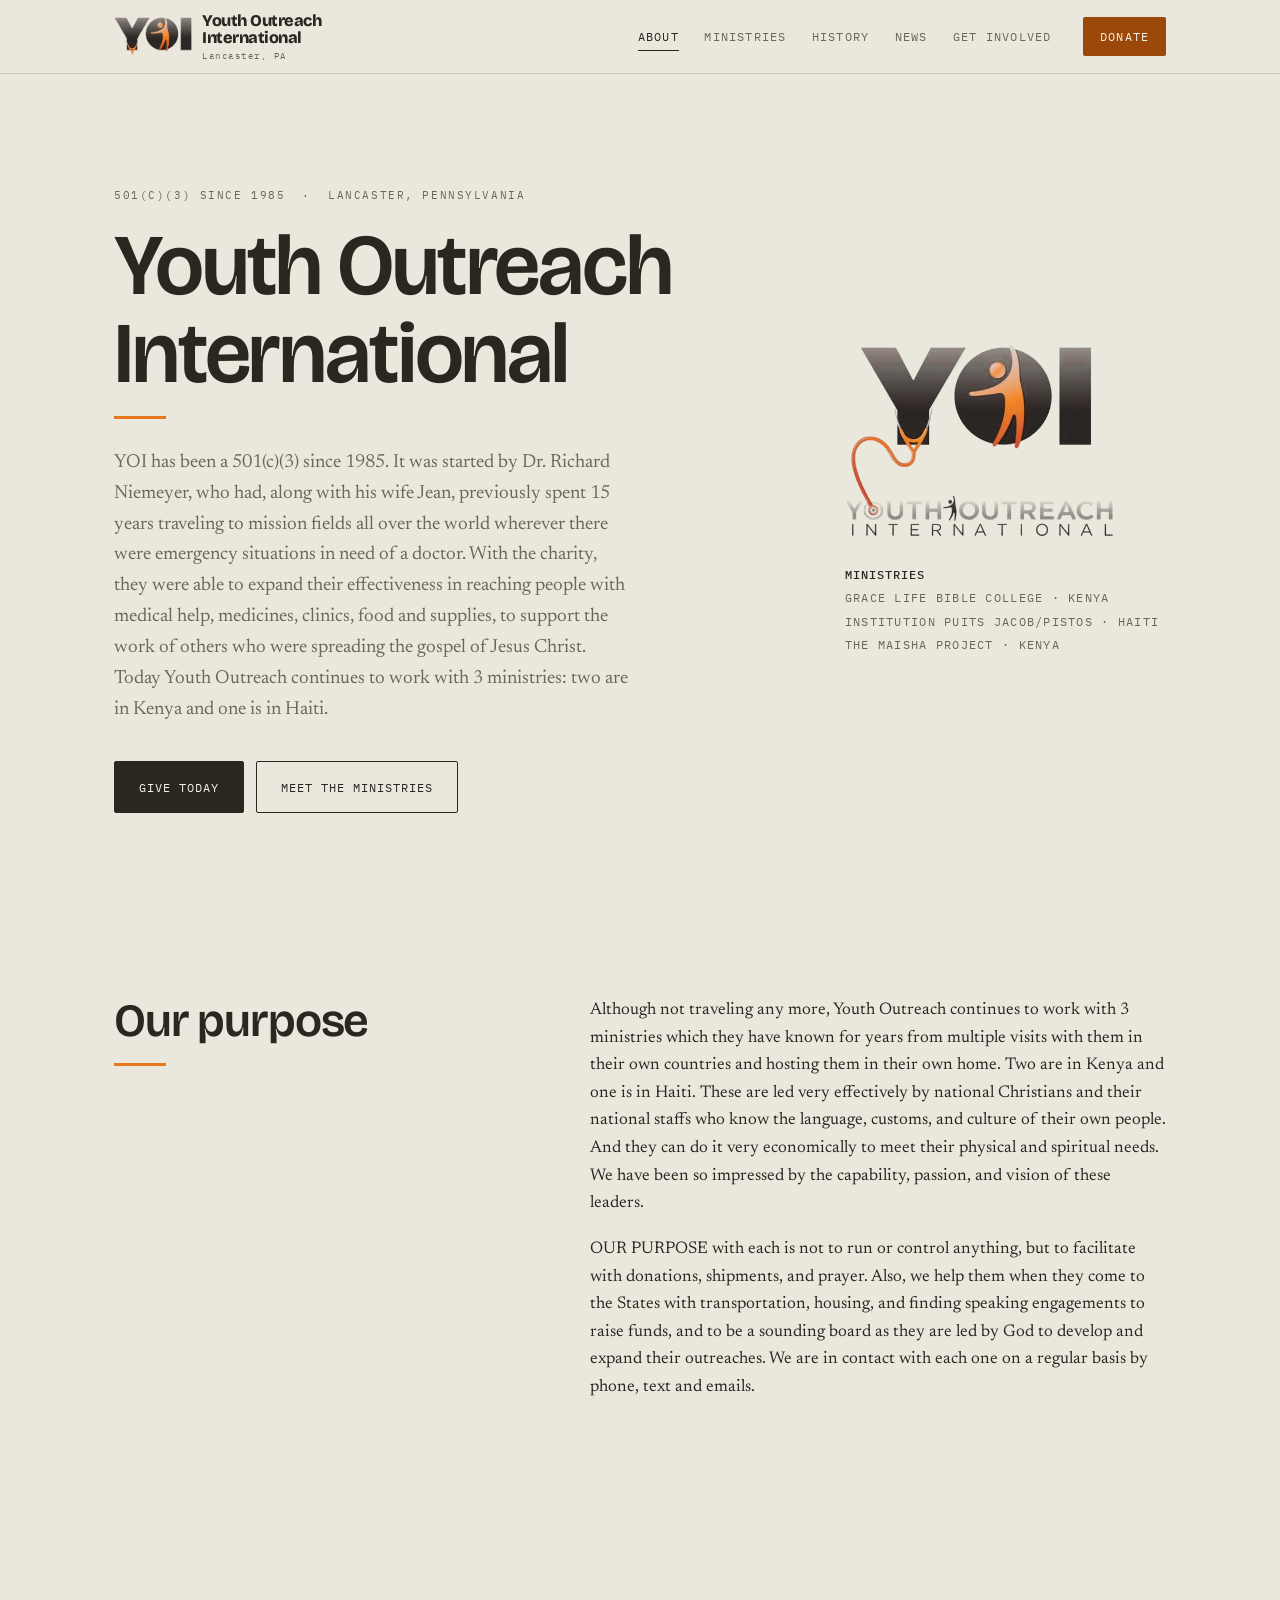
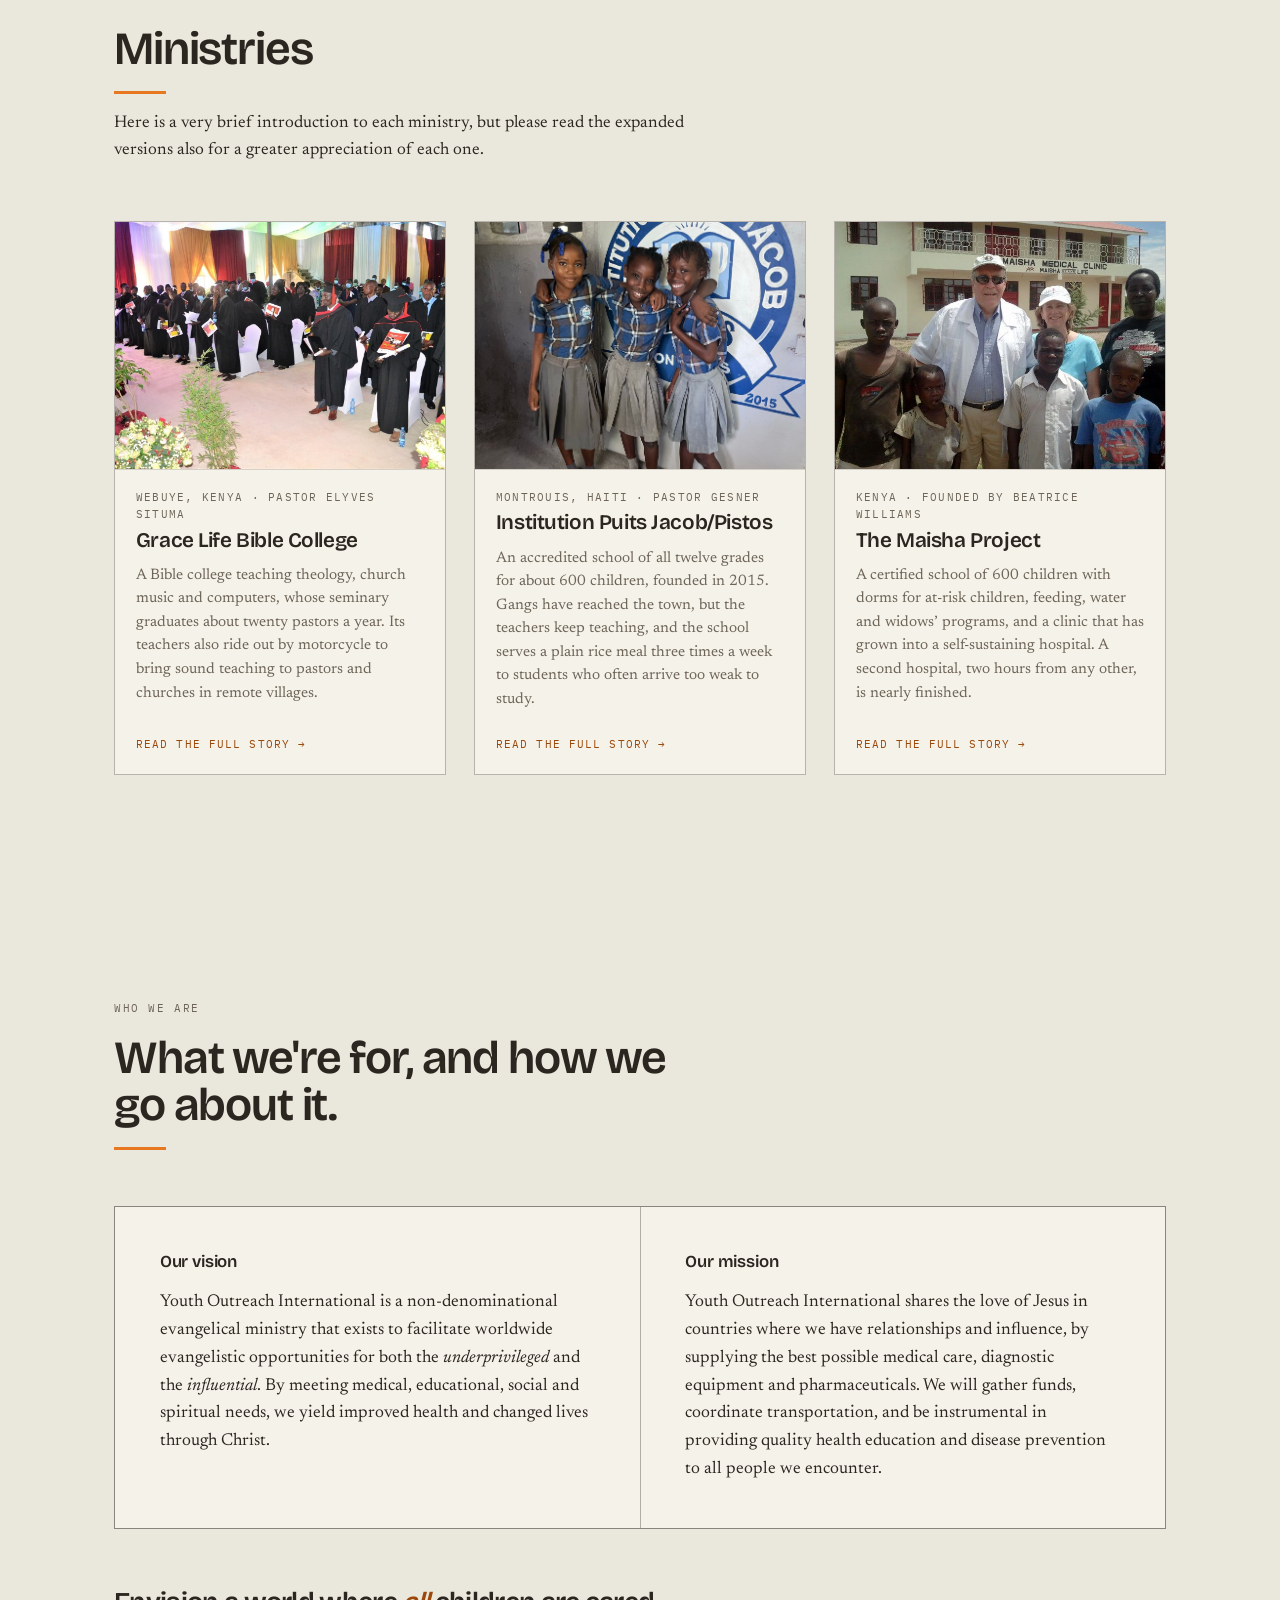
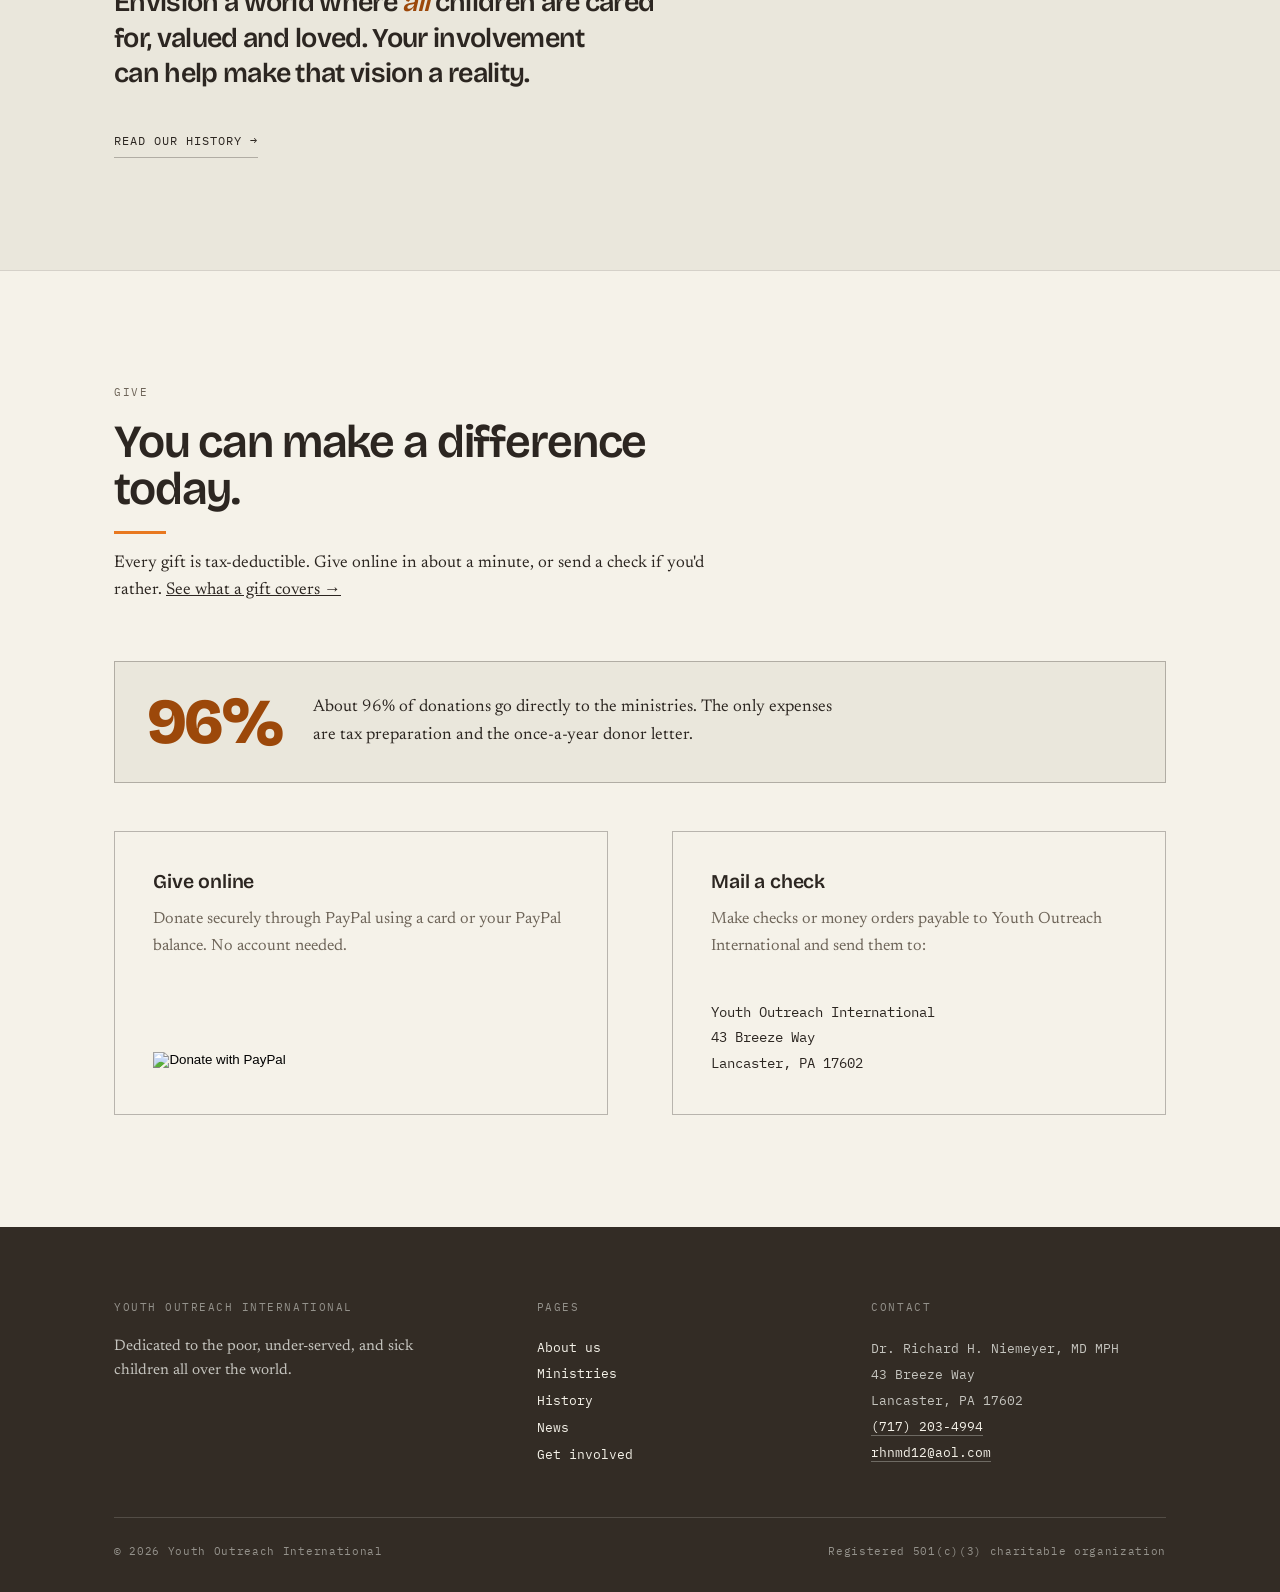
==== commit 64b059cd: "update info" ====
--- a/index.html
+++ b/index.html
@@ -3,10 +3,10 @@
 <head>
 <meta charset="utf-8" />
 <meta name="viewport" content="width=device-width, initial-scale=1" />
-<title>Youth Outreach International — Helping national Christians serve their own people</title>
-<meta name="description" content="Youth Outreach International, a 501(c)(3) ministry in Lancaster, Pennsylvania since 1985, supports three ministries led by national Christians: Grace Life Bible College and the Maisha Project in Kenya, and Institution Puits Jacob in Haiti." />
+<title>Youth Outreach International</title>
+<meta name="description" content="Youth Outreach International (YOI) has served many people and organizations throughout the world for many years." />
 <meta property="og:title" content="Youth Outreach International" />
-<meta property="og:description" content="Since 1985, supporting people who spread the gospel of Jesus Christ. Today: three ministries in Kenya and Haiti, led by their own people." />
+<meta property="og:description" content="Two are in Kenya and one is in Haiti. These are led very effectively by national Christians and their national staffs who know the language, customs, and culture of their own people." />
 <meta property="og:type" content="website" />
 
 <link rel="icon" href="assets/favicon.png" type="image/png">
@@ -43,10 +43,12 @@
     <div class="wrap hero-grid">
       <div>
         <p class="eyebrow">501(c)(3) since 1985 &nbsp;·&nbsp; Lancaster, Pennsylvania</p>
-        <h1>Helping national Christians serve <em>their own people</em>.</h1>
-        <!-- Two paragraphs of introduction from the 2026 update, combined and
-             shortened. The full story is on history.html. -->
-        <p class="hero-lede">Since 1985, Youth Outreach International has supported people spreading the gospel of Jesus Christ with medical help, clinics, clean water, food and supplies. Its founder, Dr. Richard Niemeyer, had already spent fifteen years with his wife Jean answering emergencies on mission fields around the world. Today we stand behind three ministries — two in Kenya and one in Haiti — led by national Christians who know their own people, and who can meet their needs on a much smaller budget than outsiders ever could.</p>
+        <h1>Youth Outreach International</h1>
+        <!-- The update asked for its two introductory paragraphs to be combined
+             into a shorter version here, so this is condensed from its own
+             sentences. The full text is on history.html, and the passage
+             introducing the three ministries is below, word for word. -->
+        <p class="hero-lede">YOI has been a 501(c)(3) since 1985. It was started by Dr. Richard Niemeyer, who had, along with his wife Jean, previously spent 15 years traveling to mission fields all over the world wherever there were emergency situations in need of a doctor. With the charity, they were able to expand their effectiveness in reaching people with medical help, medicines, clinics, food and supplies, to support the work of others who were spreading the gospel of Jesus Christ. Today Youth Outreach continues to work with 3 ministries: two are in Kenya and one is in Haiti.</p>
         <div class="hero-actions">
           <a class="btn btn-solid" href="#give">Give today</a>
           <a class="btn btn-ghost" href="ministries.html">Meet the ministries</a>
@@ -56,10 +58,10 @@
         <img class="hero-lockup" src="assets/yoi-logo.png" width="464" height="334"
              alt="Youth Outreach International logo: the letters YOI with a figure raising its arms and a stethoscope.">
         <p class="hero-where">
-          <strong>Working today alongside</strong>
+          <strong>Ministries</strong>
           Grace Life Bible College · Kenya<br>
-          Institution Puits Jacob · Haiti<br>
-          Maisha Project · Kenya
+          Institution Puits Jacob/Pistos · Haiti<br>
+          The Maisha Project · Kenya
         </p>
       </div>
     </div>
@@ -67,19 +69,16 @@
 
   <section id="how">
     <div class="wrap">
+      <!-- Word for word from the update, which marked it as the important
+           introduction to the three ministries. -->
       <div class="also-grid rise">
         <div class="section-head" style="margin-bottom:0">
-          <p class="eyebrow">How we work</p>
-          <h2>Our purpose is to help, not to run things.</h2>
-          <p>We have known each of these ministries for years, visiting them in their own countries and hosting their leaders in our home, and we have been so impressed by their capability, passion and vision. With each one, our purpose is not to run or control anything, but to help them do what God has called them to.</p>
-        </div>
-        <ul class="deflist">
-          <li><span class="k">Donations</span><span>Passed on to the ministries: about 96% of every gift</span></li>
-          <li><span class="k">Shipments</span><span>40-foot containers of books, equipment and supplies</span></li>
-          <li><span class="k">Prayer</span><span>For each ministry and the people it serves</span></li>
-          <li><span class="k">Visits</span><span>Transportation, housing and speaking engagements to raise funds when their leaders come to the States</span></li>
-          <li><span class="k">Counsel</span><span>A sounding board as God leads them to develop and expand their outreaches, with regular calls, texts and emails</span></li>
-        </ul>
+          <h2>Our purpose</h2>
+        </div>
+        <div class="intro-text">
+          <p>Although not traveling any more, Youth Outreach continues to work with 3 ministries which they have known for years from multiple visits with them in their own countries and hosting them in their own home. Two are in Kenya and one is in Haiti. These are led very effectively by national Christians and their national staffs who know the language, customs, and culture of their own people. And they can do it very economically to meet their physical and spiritual needs. We have been so impressed by the capability, passion, and vision of these leaders.</p>
+          <p>OUR PURPOSE with each is not to run or control anything, but to facilitate with donations, shipments, and prayer. Also, we help them when they come to the States with transportation, housing, and finding speaking engagements to raise funds, and to be a sounding board as they are led by God to develop and expand their outreaches. We are in contact with each one on a regular basis by phone, text and emails.</p>
+        </div>
       </div>
     </div>
   </section>
@@ -87,9 +86,8 @@
   <section id="ministries">
     <div class="wrap">
       <div class="section-head rise">
-        <p class="eyebrow">The ministries</p>
-        <h2>Three ministries we know well.</h2>
-        <p>Two in Kenya and one in Haiti, each led by national Christians and their own staff, who know the language, customs and culture of the people they serve. Here is a brief introduction to each. Their full stories are well worth reading too.</p>
+        <h2>Ministries</h2>
+        <p>Here is a very brief introduction to each ministry, but please read the expanded versions also for a greater appreciation of each one.</p>
       </div>
 
       <!-- Each picture is the cover.jpg in that ministry's Photos folder, so
@@ -108,7 +106,7 @@
           <img src="Photos/Haiti/cover.jpg" alt="" width="1350" height="1800">
           <span class="ministry-meta">
             <span class="ministry-place">Montrouis, Haiti · Pastor Gesner</span>
-            <span class="ministry-name">Institution Puits Jacob</span>
+            <span class="ministry-name">Institution Puits Jacob/Pistos</span>
             <span class="ministry-summary">An accredited school of all twelve grades for about 600 children, founded in 2015. Gangs have reached the town, but the teachers keep teaching, and the school serves a plain rice meal three times a week to students who often arrive too weak to study.</span>
             <span class="ministry-more">Read the full story</span>
           </span>
@@ -116,8 +114,8 @@
         <a class="ministry-card" href="ministries.html#maisha">
           <img src="Photos/Maisha/cover.jpg" alt="" width="640" height="480">
           <span class="ministry-meta">
-            <span class="ministry-place">Kenya · Beatrice Williams</span>
-            <span class="ministry-name">Maisha Project</span>
+            <span class="ministry-place">Kenya · Founded by Beatrice Williams</span>
+            <span class="ministry-name">The Maisha Project</span>
             <span class="ministry-summary">A certified school of 600 children with dorms for at-risk children, feeding, water and widows’ programs, and a clinic that has grown into a self-sustaining hospital. A second hospital, two hours from any other, is nearly finished.</span>
             <span class="ministry-more">Read the full story</span>
           </span>
@@ -158,7 +156,7 @@
       </div>
       <div class="give-note rise">
         <span class="give-pct">96%</span>
-        <p>About 96 cents of every dollar goes directly to the ministries. Our only other expenses are tax preparation and the once-a-year letter to donors.</p>
+        <p>About 96% of donations go directly to the ministries. The only expenses are tax preparation and the once-a-year donor letter.</p>
       </div>
 
       <div class="give-grid rise">
--- a/site.css
+++ b/site.css
@@ -192,6 +192,11 @@
   padding:0 .85em;
   transform:translateY(-.35em);
 }
+.marquee-track .new{color:var(--flame-deep)}
+.marquee-track .new sup{
+  font-family:var(--mono);font-size:.3em;letter-spacing:.12em;
+  text-transform:uppercase;vertical-align:super;margin-left:.5em;
+}
 @keyframes marquee{
   from{transform:translateX(0)}
   to{transform:translateX(-100%)}
@@ -412,6 +417,11 @@
   font-family:var(--mono);font-size:.68rem;font-weight:400;letter-spacing:.14em;
   text-transform:uppercase;color:var(--ink-2);margin:0 0 .9rem;
 }
+.fact-card p{font-size:.95rem;line-height:1.55;margin:0 0 .9em}
+.fact-card p:last-child{margin-bottom:0}
+/* The name that goes with a website link, set like a caption above it. */
+.site-label{font-family:var(--mono);font-size:.68rem;letter-spacing:.12em;text-transform:uppercase;color:var(--ink-2);margin:0 0 -.6rem}
+.site-link{overflow-wrap:anywhere}
 .facts{margin:0}
 .facts div{display:grid;grid-template-columns:7rem 1fr;gap:.75rem;padding:.65rem 0;border-top:1px solid var(--line)}
 .facts dt{font-family:var(--mono);font-size:.64rem;letter-spacing:.1em;text-transform:uppercase;color:var(--ink-2);padding-top:.25rem}
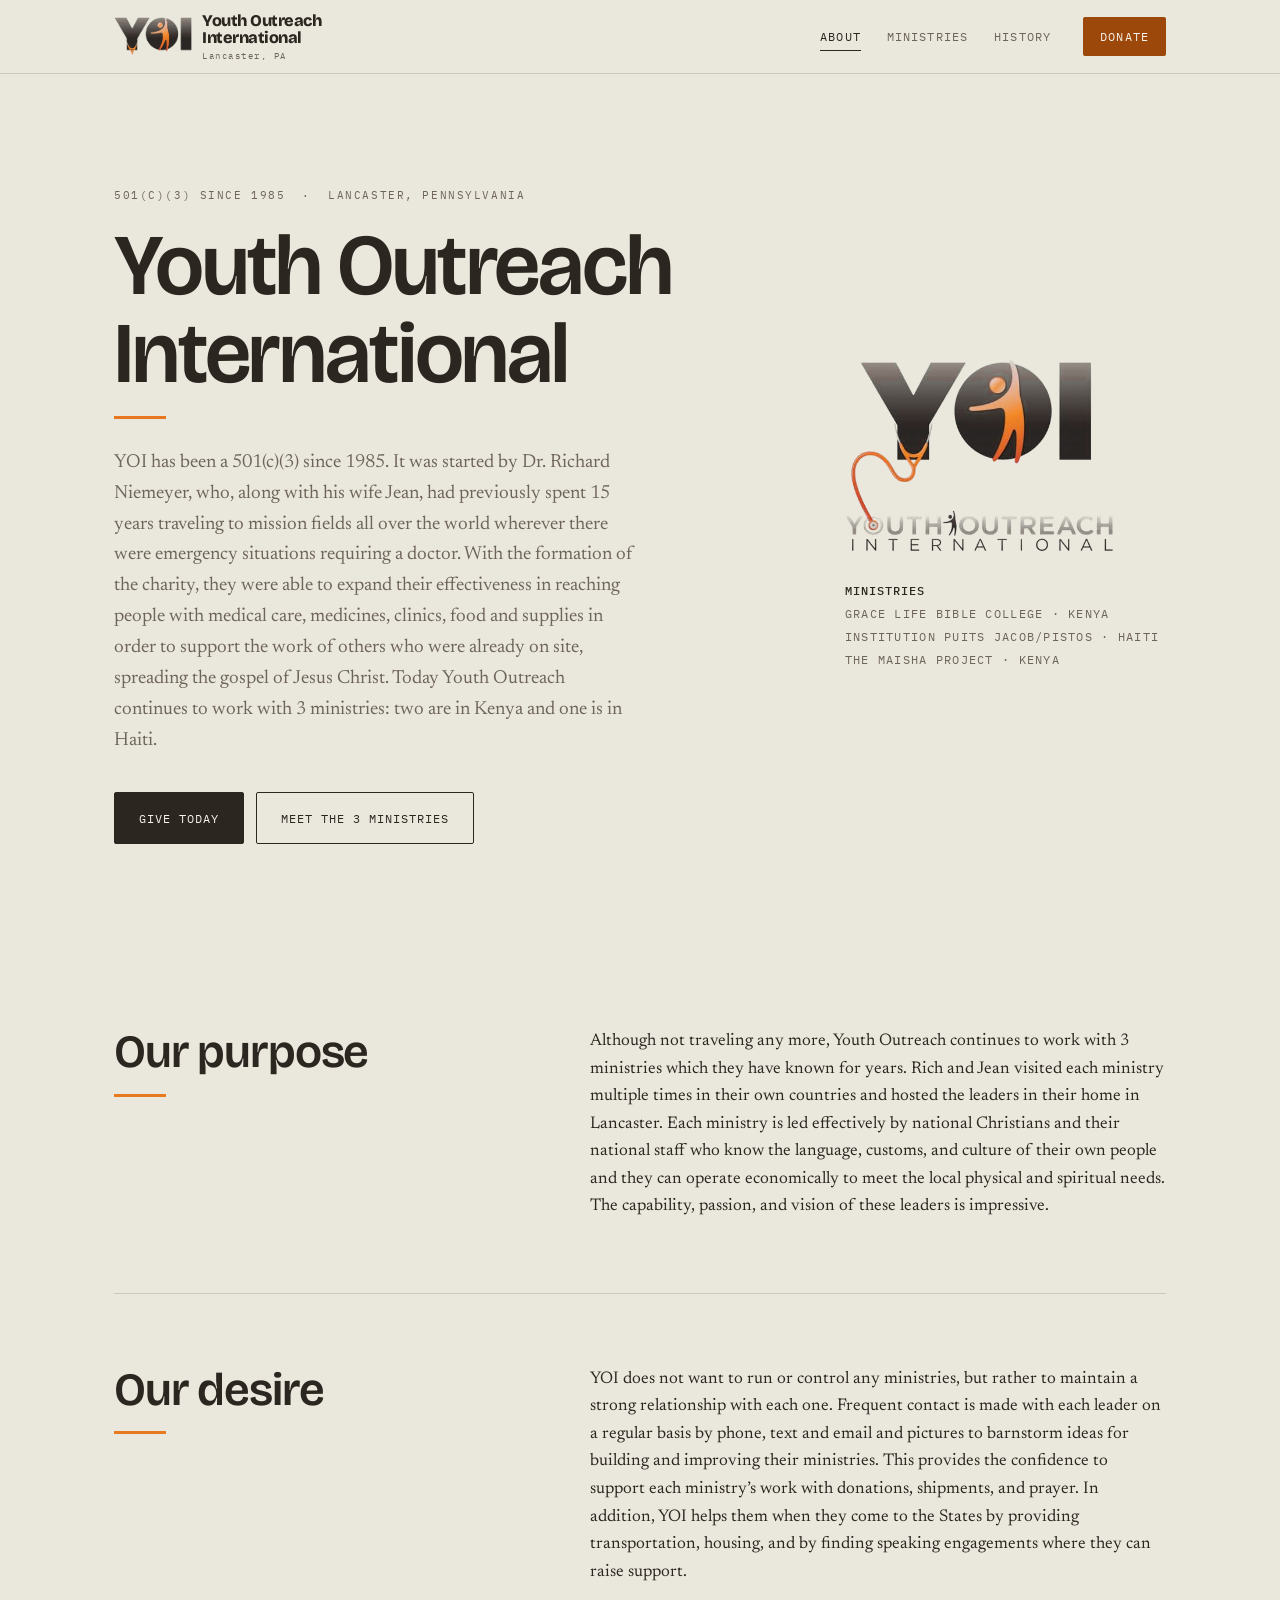
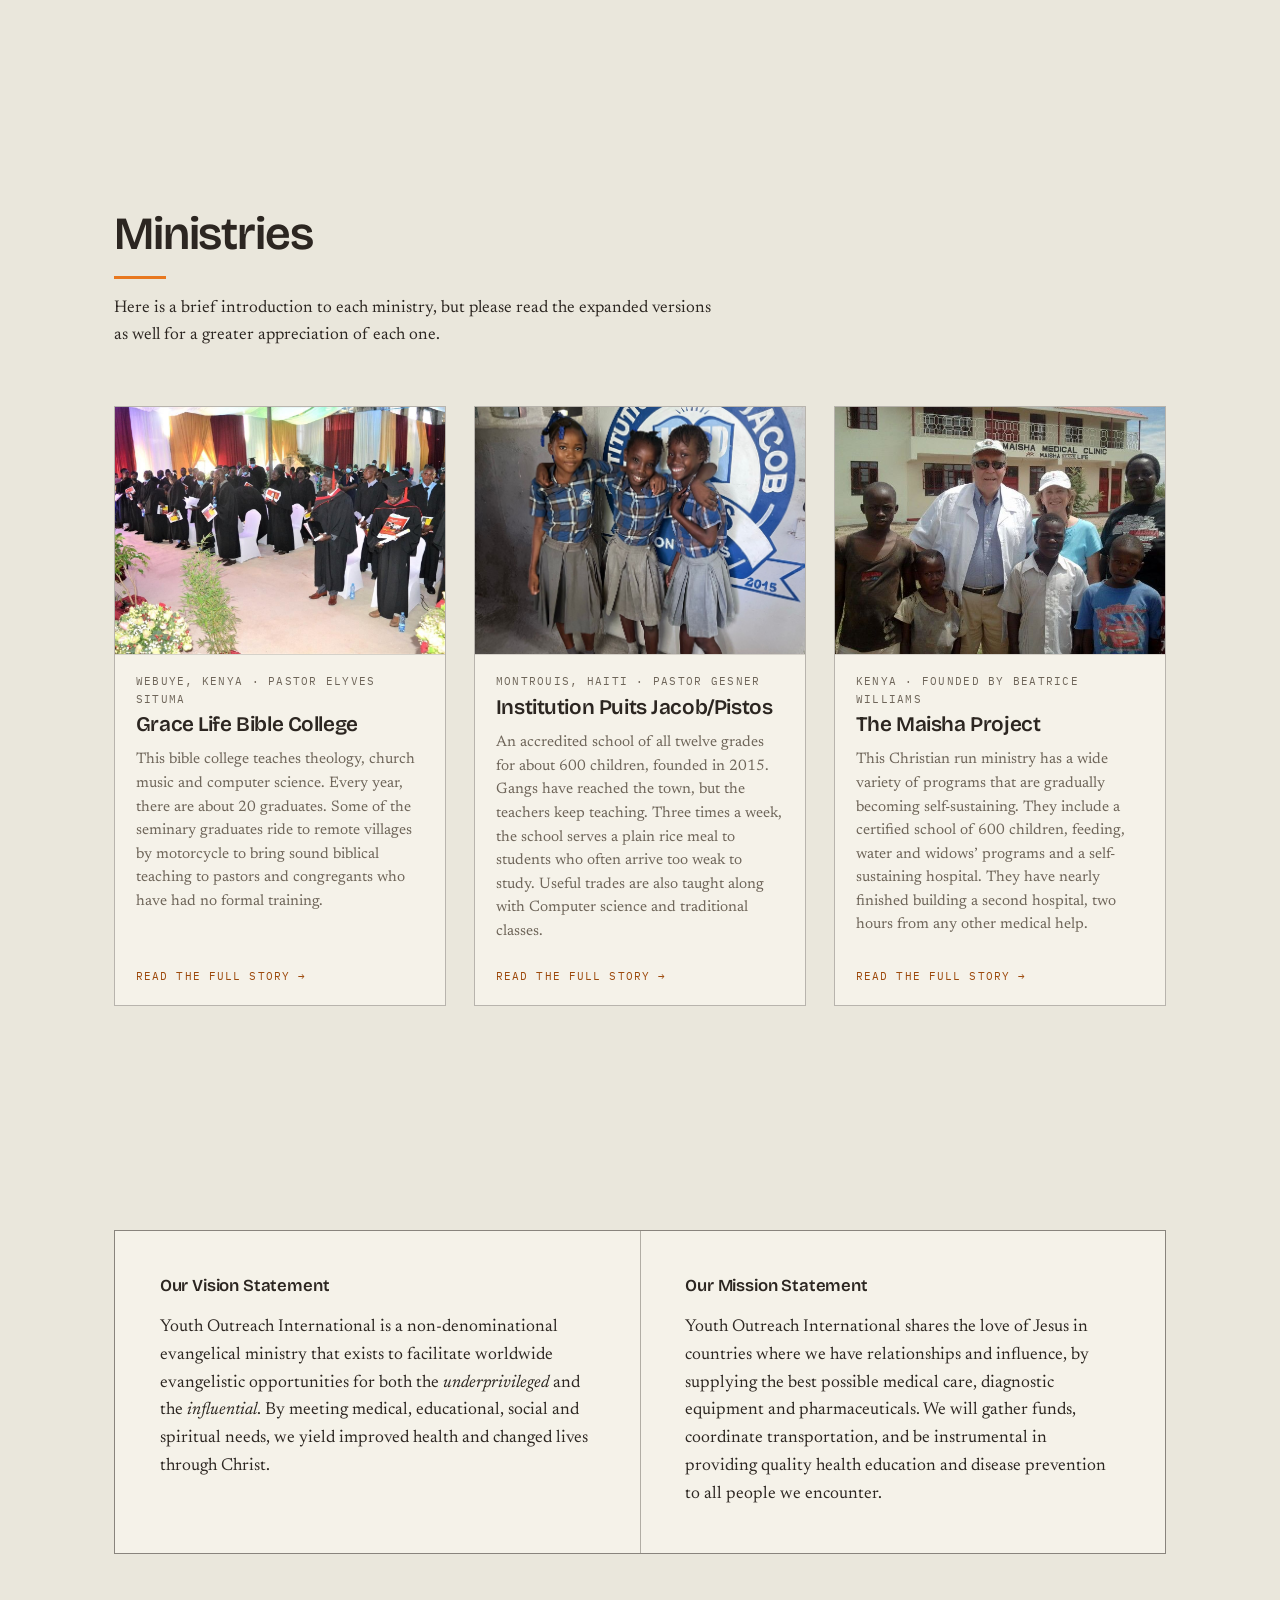
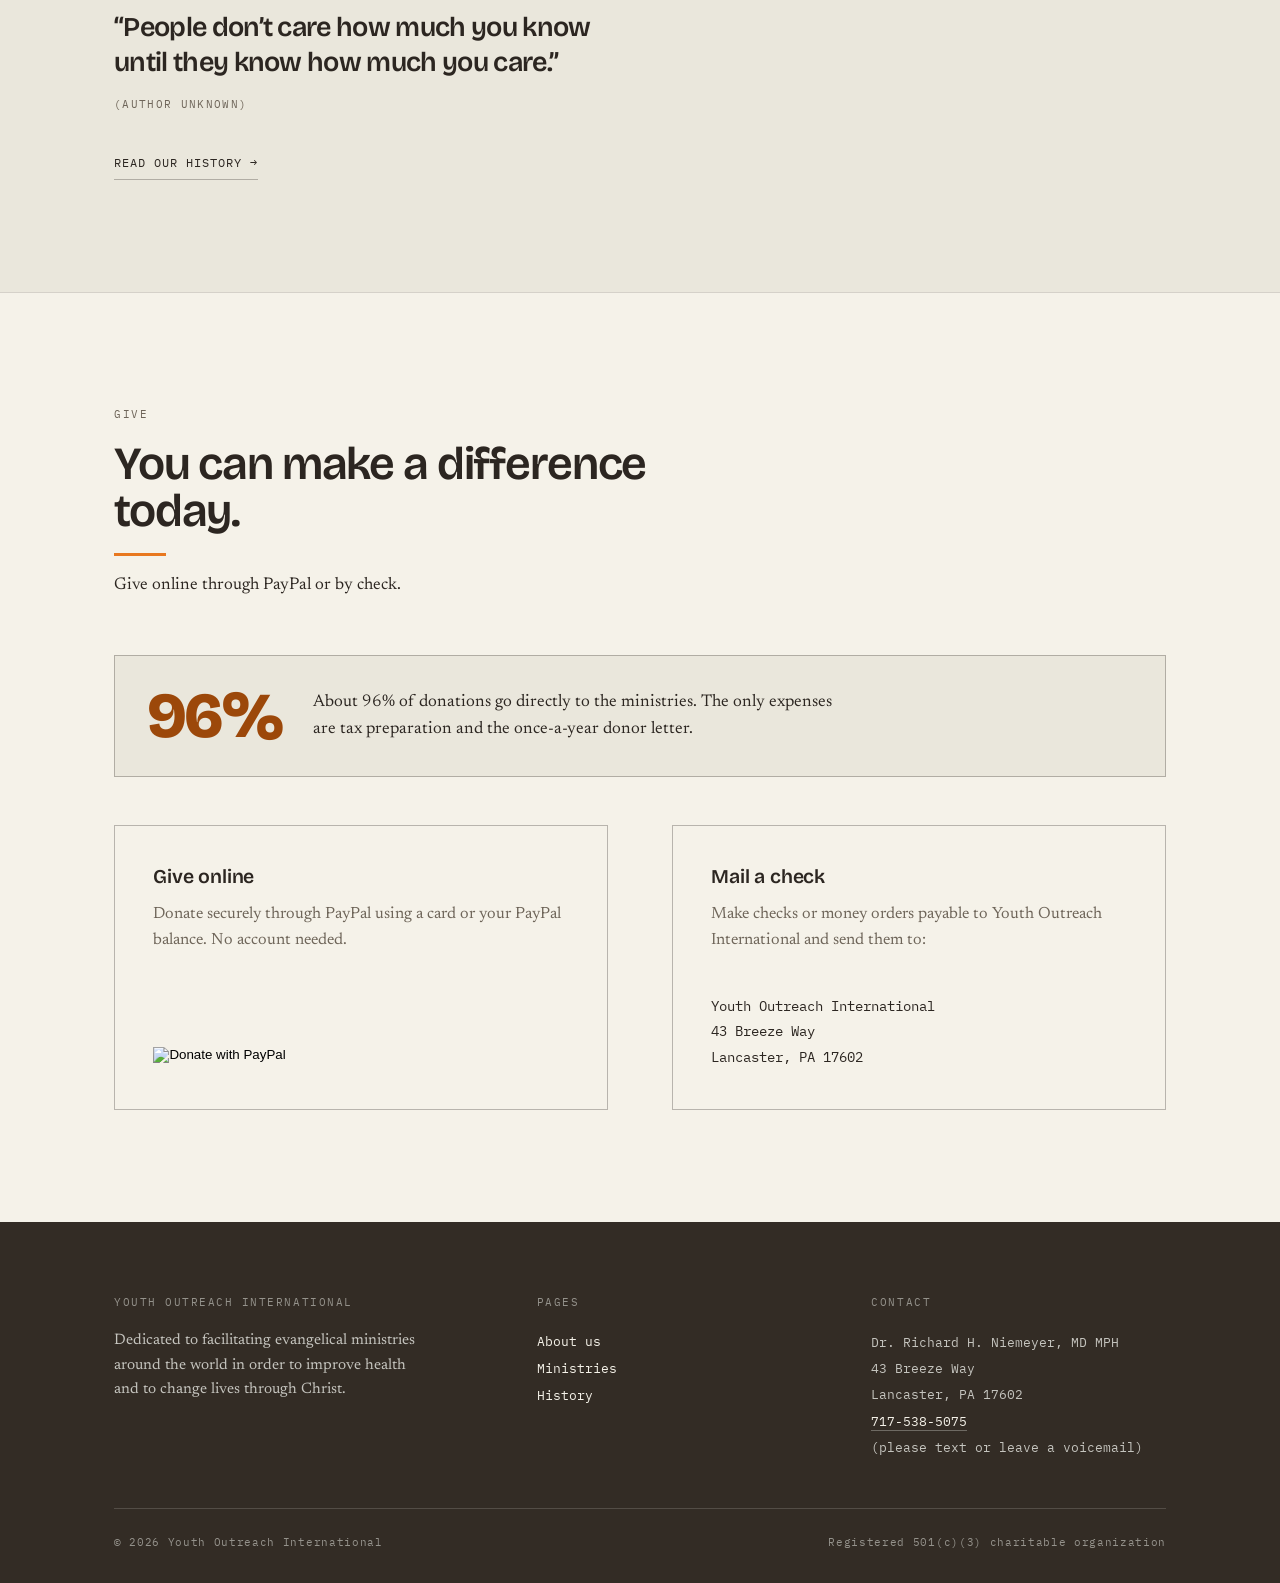
==== commit 16ebc58f: "remove news and get involved" ====
--- a/index.html
+++ b/index.html
@@ -16,7 +16,7 @@
 <link rel="preconnect" href="https://fonts.gstatic.com" crossorigin>
 <link href="https://fonts.googleapis.com/css2?family=Bricolage+Grotesque:opsz,wght@12..96,400;12..96,600;12..96,800&family=Newsreader:ital,opsz,wght@0,6..72,300;0,6..72,400;0,6..72,600;1,6..72,400&family=IBM+Plex+Mono:wght@400;500&display=swap" rel="stylesheet">
 <script>document.documentElement.className+=" js";</script>
-<link href="site.css?v=8" rel="stylesheet">
+<link href="site.css?v=10" rel="stylesheet">
 </head>
 <body>
 
@@ -30,8 +30,6 @@
       <a href="index.html" aria-current="page">About</a>
       <a href="ministries.html">Ministries</a>
       <a href="history.html">History</a>
-      <a href="news.html">News</a>
-      <a href="get-involved.html">Get involved</a>
     </nav>
     <a href="#give" class="give-link">Donate</a>
   </div>
@@ -44,14 +42,11 @@
       <div>
         <p class="eyebrow">501(c)(3) since 1985 &nbsp;·&nbsp; Lancaster, Pennsylvania</p>
         <h1>Youth Outreach International</h1>
-        <!-- The update asked for its two introductory paragraphs to be combined
-             into a shorter version here, so this is condensed from its own
-             sentences. The full text is on history.html, and the passage
-             introducing the three ministries is below, word for word. -->
-        <p class="hero-lede">YOI has been a 501(c)(3) since 1985. It was started by Dr. Richard Niemeyer, who had, along with his wife Jean, previously spent 15 years traveling to mission fields all over the world wherever there were emergency situations in need of a doctor. With the charity, they were able to expand their effectiveness in reaching people with medical help, medicines, clinics, food and supplies, to support the work of others who were spreading the gospel of Jesus Christ. Today Youth Outreach continues to work with 3 ministries: two are in Kenya and one is in Haiti.</p>
+        <!-- Word for word from "YOI website first editing page" (November 2026). -->
+        <p class="hero-lede">YOI has been a 501(c)(3) since 1985. It was started by Dr. Richard Niemeyer, who, along with his wife Jean, had previously spent 15 years traveling to mission fields all over the world wherever there were emergency situations requiring a doctor. With the formation of the charity, they were able to expand their effectiveness in reaching people with medical care, medicines, clinics, food and supplies in order to support the work of others who were already on site, spreading the gospel of Jesus Christ. Today Youth Outreach continues to work with 3 ministries: two are in Kenya and one is in Haiti.</p>
         <div class="hero-actions">
           <a class="btn btn-solid" href="#give">Give today</a>
-          <a class="btn btn-ghost" href="ministries.html">Meet the ministries</a>
+          <a class="btn btn-ghost" href="ministries.html">Meet the 3 ministries</a>
         </div>
       </div>
       <div class="hero-aside">
@@ -69,15 +64,23 @@
 
   <section id="how">
     <div class="wrap">
-      <!-- Word for word from the update, which marked it as the important
-           introduction to the three ministries. -->
+      <!-- Word for word from "YOI website first editing page" (November 2026). -->
       <div class="also-grid rise">
         <div class="section-head" style="margin-bottom:0">
           <h2>Our purpose</h2>
         </div>
         <div class="intro-text">
-          <p>Although not traveling any more, Youth Outreach continues to work with 3 ministries which they have known for years from multiple visits with them in their own countries and hosting them in their own home. Two are in Kenya and one is in Haiti. These are led very effectively by national Christians and their national staffs who know the language, customs, and culture of their own people. And they can do it very economically to meet their physical and spiritual needs. We have been so impressed by the capability, passion, and vision of these leaders.</p>
-          <p>OUR PURPOSE with each is not to run or control anything, but to facilitate with donations, shipments, and prayer. Also, we help them when they come to the States with transportation, housing, and finding speaking engagements to raise funds, and to be a sounding board as they are led by God to develop and expand their outreaches. We are in contact with each one on a regular basis by phone, text and emails.</p>
+          <p>Although not traveling any more, Youth Outreach continues to work with 3 ministries which they have known for years. Rich and Jean visited each ministry multiple times in their own countries and hosted the leaders in their home in Lancaster. Each ministry is led effectively by national Christians and their national staff who know the language, customs, and culture of their own people and they can operate economically to meet the local physical and spiritual needs. The capability, passion, and vision of these leaders is impressive.</p>
+        </div>
+      </div>
+      <div class="also rise" style="margin-top:clamp(3rem,6vw,4.5rem)">
+        <div class="also-grid">
+          <div class="section-head" style="margin-bottom:0">
+            <h2>Our desire</h2>
+          </div>
+          <div class="intro-text">
+            <p>YOI does not want to run or control any ministries, but rather to maintain a strong relationship with each one. Frequent contact is made with each leader on a regular basis by phone, text and email and pictures to barnstorm ideas for building and improving their ministries. This provides the confidence to support each ministry’s work with donations, shipments, and prayer. In addition, YOI helps them when they come to the States by providing transportation, housing, and by finding speaking engagements where they can raise support.</p>
+          </div>
         </div>
       </div>
     </div>
@@ -87,18 +90,19 @@
     <div class="wrap">
       <div class="section-head rise">
         <h2>Ministries</h2>
-        <p>Here is a very brief introduction to each ministry, but please read the expanded versions also for a greater appreciation of each one.</p>
+        <p>Here is a brief introduction to each ministry, but please read the expanded versions as well for a greater appreciation of each one.</p>
       </div>
 
       <!-- Each picture is the cover.jpg in that ministry's Photos folder, so
-           swapping a cover means replacing that one file. -->
+           swapping a cover means replacing that one file. The summaries are
+           word for word from "YOI website first editing page". -->
       <div class="ministries rise">
         <a class="ministry-card" href="ministries.html#grace-life">
           <img src="Photos/Grace%20Life/cover.jpg" alt="" width="1280" height="853">
           <span class="ministry-meta">
             <span class="ministry-place">Webuye, Kenya · Pastor Elyves Situma</span>
             <span class="ministry-name">Grace Life Bible College</span>
-            <span class="ministry-summary">A Bible college teaching theology, church music and computers, whose seminary graduates about twenty pastors a year. Its teachers also ride out by motorcycle to bring sound teaching to pastors and churches in remote villages.</span>
+            <span class="ministry-summary">This bible college teaches theology, church music and computer science. Every year, there are about 20 graduates. Some of the seminary graduates ride to remote villages by motorcycle to bring sound biblical teaching to pastors and congregants who have had no formal training.</span>
             <span class="ministry-more">Read the full story</span>
           </span>
         </a>
@@ -107,7 +111,7 @@
           <span class="ministry-meta">
             <span class="ministry-place">Montrouis, Haiti · Pastor Gesner</span>
             <span class="ministry-name">Institution Puits Jacob/Pistos</span>
-            <span class="ministry-summary">An accredited school of all twelve grades for about 600 children, founded in 2015. Gangs have reached the town, but the teachers keep teaching, and the school serves a plain rice meal three times a week to students who often arrive too weak to study.</span>
+            <span class="ministry-summary">An accredited school of all twelve grades for about 600 children, founded in 2015. Gangs have reached the town, but the teachers keep teaching. Three times a week, the school serves a plain rice meal to students who often arrive too weak to study. Useful trades are also taught along with Computer science and traditional classes.</span>
             <span class="ministry-more">Read the full story</span>
           </span>
         </a>
@@ -116,7 +120,7 @@
           <span class="ministry-meta">
             <span class="ministry-place">Kenya · Founded by Beatrice Williams</span>
             <span class="ministry-name">The Maisha Project</span>
-            <span class="ministry-summary">A certified school of 600 children with dorms for at-risk children, feeding, water and widows’ programs, and a clinic that has grown into a self-sustaining hospital. A second hospital, two hours from any other, is nearly finished.</span>
+            <span class="ministry-summary">This Christian run ministry has a wide variety of programs that are gradually becoming self-sustaining. They include a certified school of 600 children, feeding, water and widows’ programs and a self-sustaining hospital. They have nearly finished building a second hospital, two hours from any other medical help.</span>
             <span class="ministry-more">Read the full story</span>
           </span>
         </a>
@@ -126,22 +130,21 @@
 
   <section>
     <div class="wrap">
-      <div class="section-head rise">
-        <p class="eyebrow">Who we are</p>
-        <h2>What we're for, and how we go about it.</h2>
-      </div>
       <div class="creed rise">
         <div>
-          <h3>Our vision</h3>
+          <h3>Our Vision Statement</h3>
           <p>Youth Outreach International is a non-denominational evangelical ministry that exists to facilitate worldwide evangelistic opportunities for both the <em>underprivileged</em> and the <em>influential</em>. By meeting medical, educational, social and spiritual needs, we yield improved health and changed lives through Christ.</p>
         </div>
         <div>
-          <h3>Our mission</h3>
+          <h3>Our Mission Statement</h3>
           <p>Youth Outreach International shares the love of Jesus in countries where we have relationships and influence, by supplying the best possible medical care, diagnostic equipment and pharmaceuticals. We will gather funds, coordinate transportation, and be instrumental in providing quality health education and disease prevention to all people we encounter.</p>
         </div>
       </div>
 
-      <p class="pledge rise" style="margin-top:clamp(2.5rem,5vw,3.5rem)">Envision a world where <em>all</em> children are cared for, valued and loved. Your involvement can help make that vision a reality.</p>
+      <div class="quote rise">
+        <p class="pledge">“People don’t care how much you know until they know how much you care.”</p>
+        <p class="quote-by">(author unknown)</p>
+      </div>
 
       <a class="brochure rise" href="history.html">Read our history →</a>
     </div>
@@ -152,7 +155,7 @@
       <div class="section-head rise">
         <p class="eyebrow">Give</p>
         <h2>You can make a difference today.</h2>
-        <p>Every gift is tax-deductible. Give online in about a minute, or send a check if you'd rather. <a href="get-involved.html">See what a gift covers →</a></p>
+        <p>Give online through PayPal or by check.</p>
       </div>
       <div class="give-note rise">
         <span class="give-pct">96%</span>
@@ -191,7 +194,7 @@
     <div class="foot-grid">
       <div>
         <h4>Youth Outreach International</h4>
-        <p style="max-width:34ch;font-size:.95rem">Dedicated to the poor, under-served, and sick children all over the world.</p>
+        <p style="max-width:34ch;font-size:.95rem">Dedicated to facilitating evangelical ministries around the world in order to improve health and to change lives through Christ.</p>
       </div>
       <div>
         <h4>Pages</h4>
@@ -199,8 +202,6 @@
           <li><a href="index.html">About us</a></li>
           <li><a href="ministries.html">Ministries</a></li>
           <li><a href="history.html">History</a></li>
-          <li><a href="news.html">News</a></li>
-          <li><a href="get-involved.html">Get involved</a></li>
         </ul>
       </div>
       <div>
@@ -209,8 +210,8 @@
           Dr. Richard H. Niemeyer, MD MPH<br>
           43 Breeze Way<br>
           Lancaster, PA 17602<br>
-          <a href="tel:+17172034994">(717) 203-4994</a><br>
-          <a href="mailto:rhnmd12@aol.com">rhnmd12@aol.com</a>
+          <a href="tel:+17175385075">717-538-5075</a><br>
+          (please text or leave a voicemail)
         </address>
       </div>
     </div>
@@ -221,6 +222,6 @@
   </div>
 </footer>
 
-<script src="site.js?v=8"></script>
+<script src="site.js?v=10"></script>
 </body>
 </html>
--- a/site.css
+++ b/site.css
@@ -104,20 +104,20 @@
 }
 .give-link:hover{background:var(--espresso)}
 
+/* On phones the logo takes the first row to itself, and the page links share
+   the second with Donate, which comes last. The divider belongs to the logo
+   row so it runs the full width above both. */
 @media(max-width:760px){
-  .masthead .wrap{gap:.6rem 1rem;min-height:0;padding-block:.6rem}
-  .mark{flex:1 1 auto;gap:.55rem}
+  .masthead .wrap{gap:.55rem 1rem;min-height:0;padding-block:.6rem}
+  .mark{flex:1 1 100%;gap:.55rem;padding-bottom:.6rem;border-bottom:1px solid var(--line)}
   .mark img{height:32px}
   .mark-name{font-size:.92rem}
-  .give-link{order:2;padding:.65rem 1rem;min-height:44px}
-  .masthead nav{
-    order:3;flex-basis:100%;margin-left:0;
-    justify-content:space-between;gap:.4rem;
-    border-top:1px solid var(--line);padding-top:.5rem;
-  }
+  .masthead nav{order:2;flex:1 1 auto;margin-left:0;justify-content:flex-start;gap:1.25rem}
   .masthead nav a{font-size:.66rem;letter-spacing:.07em;padding:.35rem 0}
+  .give-link{order:3;margin-left:auto;padding:.65rem 1rem;min-height:44px}
 }
 @media(max-width:360px){
+  .masthead nav{gap:.9rem}
   .masthead nav a{font-size:.6rem;letter-spacing:.04em}
 }
 
@@ -238,6 +238,9 @@
   max-width:34ch;margin:0;text-wrap:balance;
 }
 .pledge em{font-style:italic;color:var(--flame-deep)}
+/* A quotation set like the pledge, with its attribution underneath. */
+.quote{margin-top:clamp(2.5rem,5vw,3.5rem)}
+.quote-by{font-family:var(--mono);font-size:.7rem;letter-spacing:.12em;text-transform:uppercase;color:var(--ink-2);margin:.9rem 0 0}
 
 /* ---------- three-up grid (goals / ways to help) ---------- */
 .trio{display:grid;grid-template-columns:repeat(3,1fr);gap:1px;background:var(--line-strong);border:1px solid var(--line-strong)}
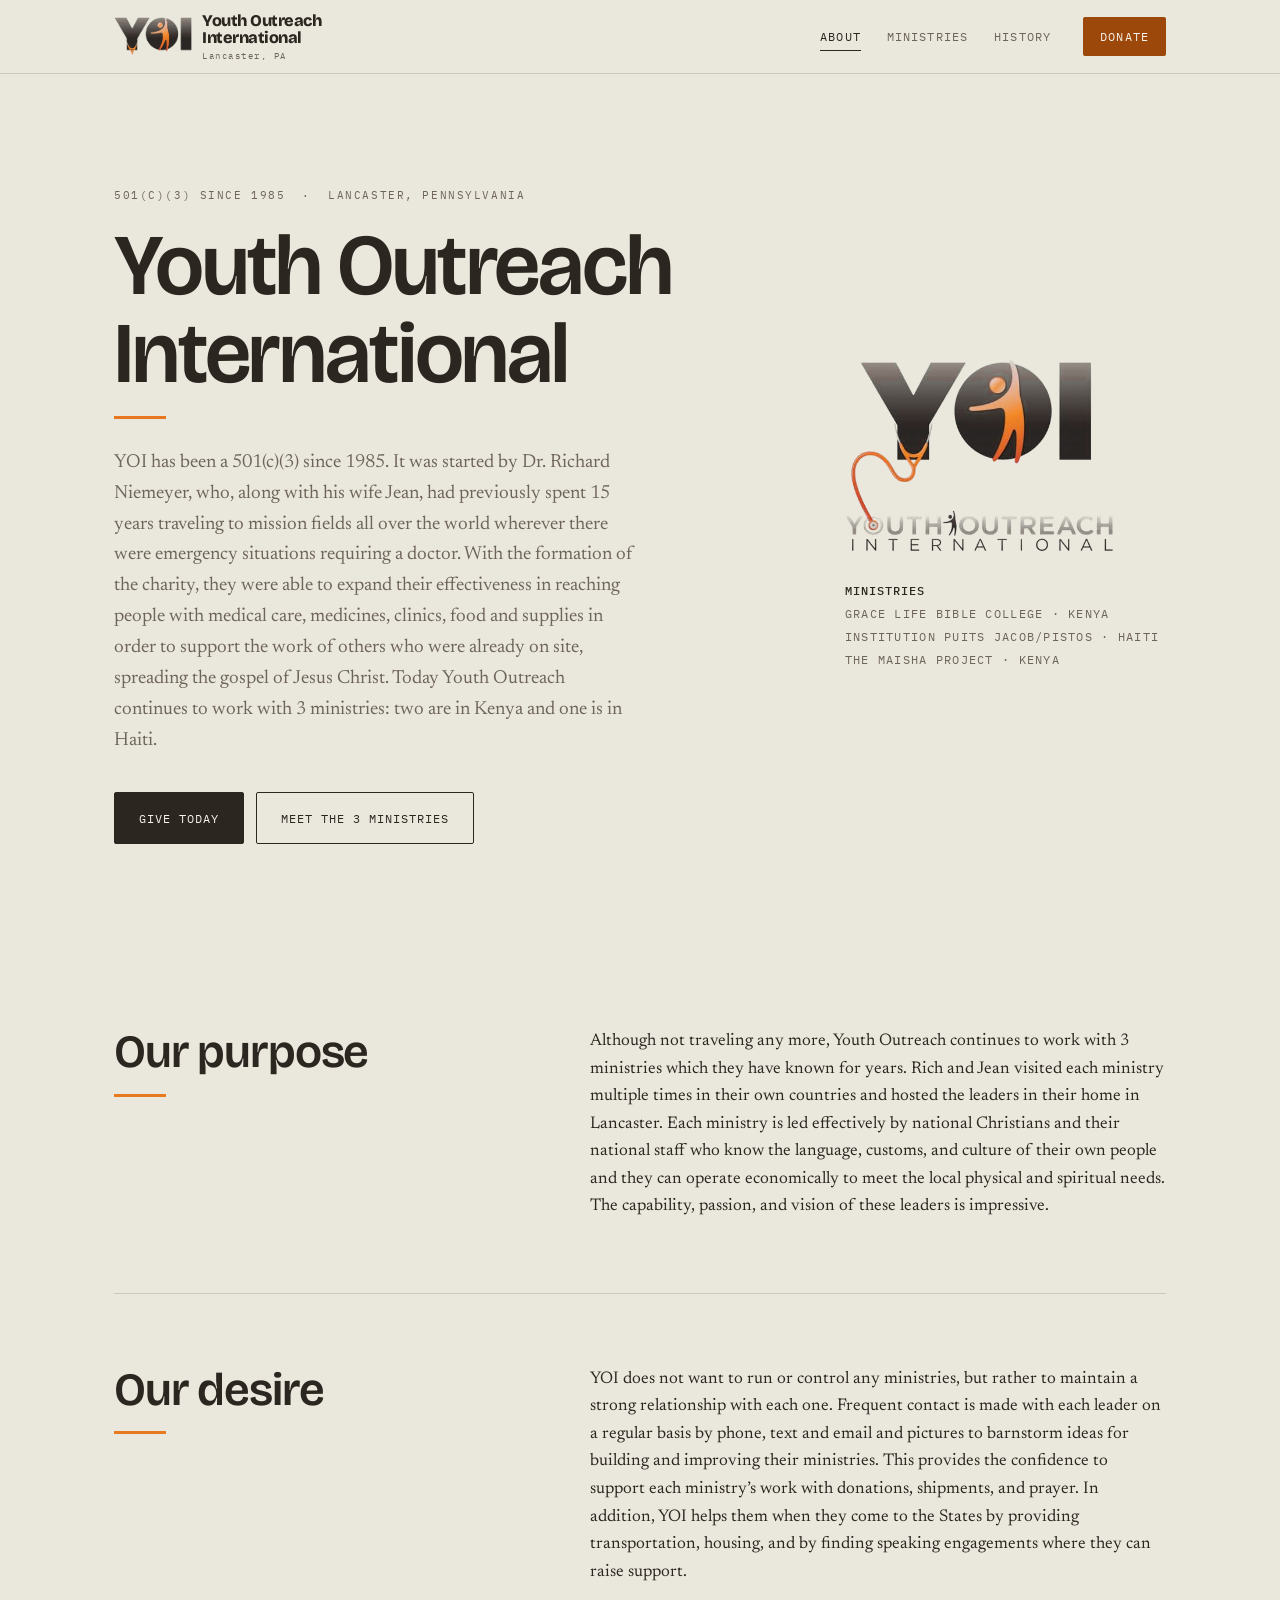
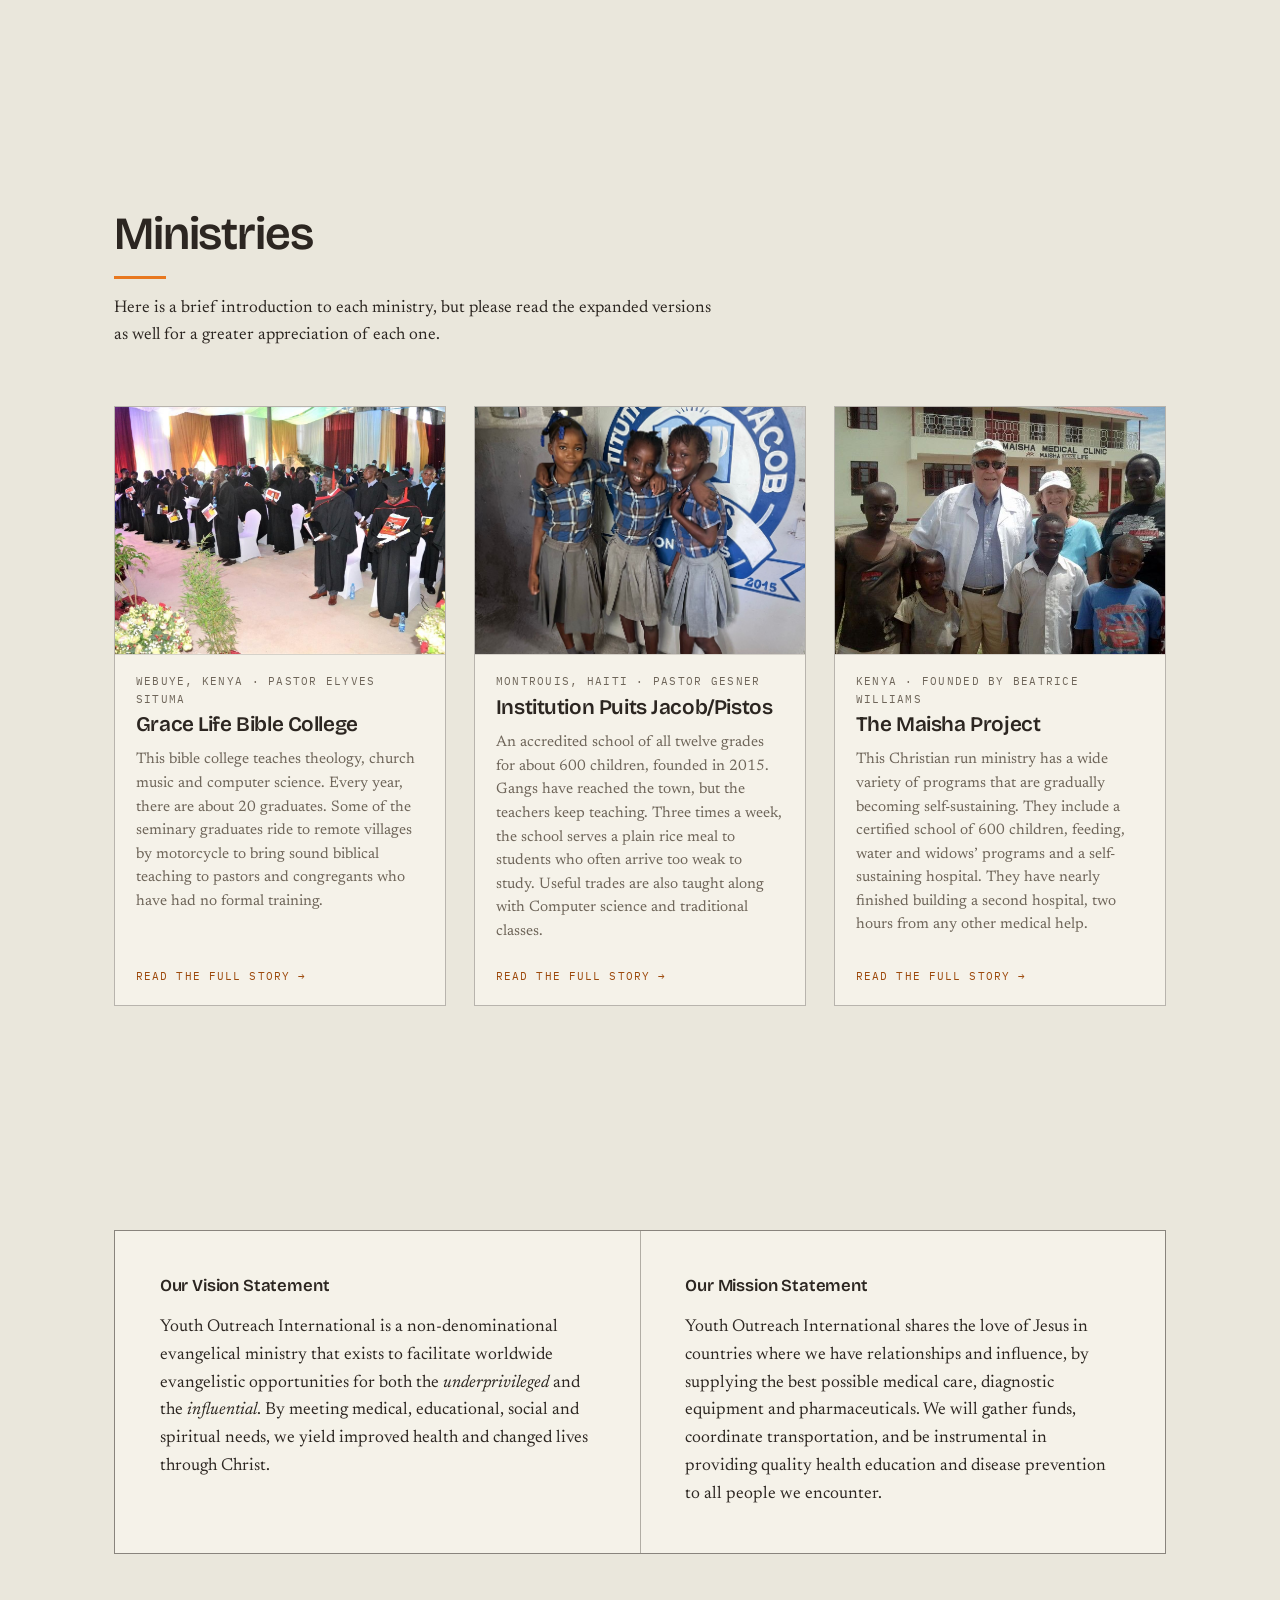
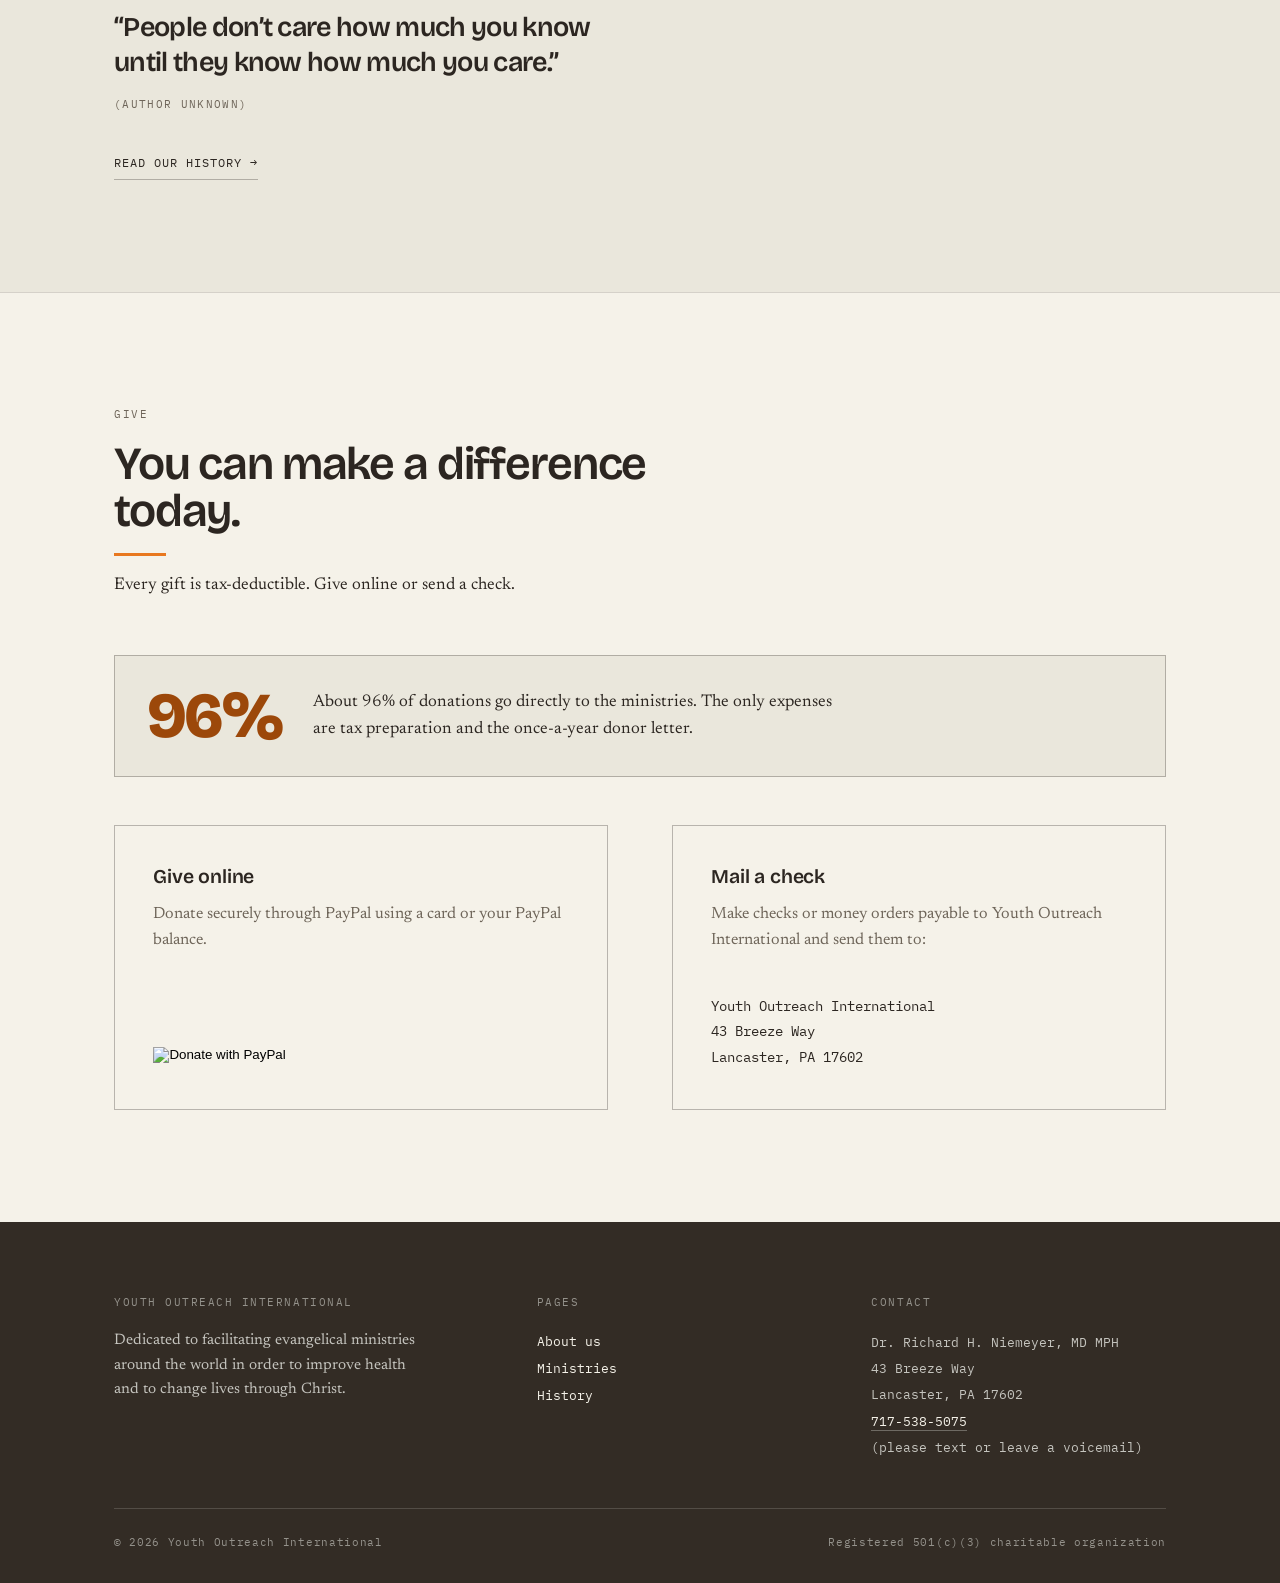
==== commit 1e74a987: "Revise donation information in index.html Updated donation text to clarify giving options." ====
--- a/index.html
+++ b/index.html
@@ -155,7 +155,7 @@
       <div class="section-head rise">
         <p class="eyebrow">Give</p>
         <h2>You can make a difference today.</h2>
-        <p>Give online through PayPal or by check.</p>
+        <p>Every gift is tax-deductible. Give online or send a check.</p>
       </div>
       <div class="give-note rise">
         <span class="give-pct">96%</span>
@@ -165,7 +165,7 @@
       <div class="give-grid rise">
         <div class="give-card">
           <h3>Give online</h3>
-          <p>Donate securely through PayPal using a card or your PayPal balance. No account needed.</p>
+          <p>Donate securely through PayPal using a card or your PayPal balance.</p>
           <form action="https://www.paypal.com/cgi-bin/webscr" method="post" target="_top">
             <input type="hidden" name="cmd" value="_s-xclick">
             <input type="hidden" name="hosted_button_id" value="3YQ8JTTSHS934">
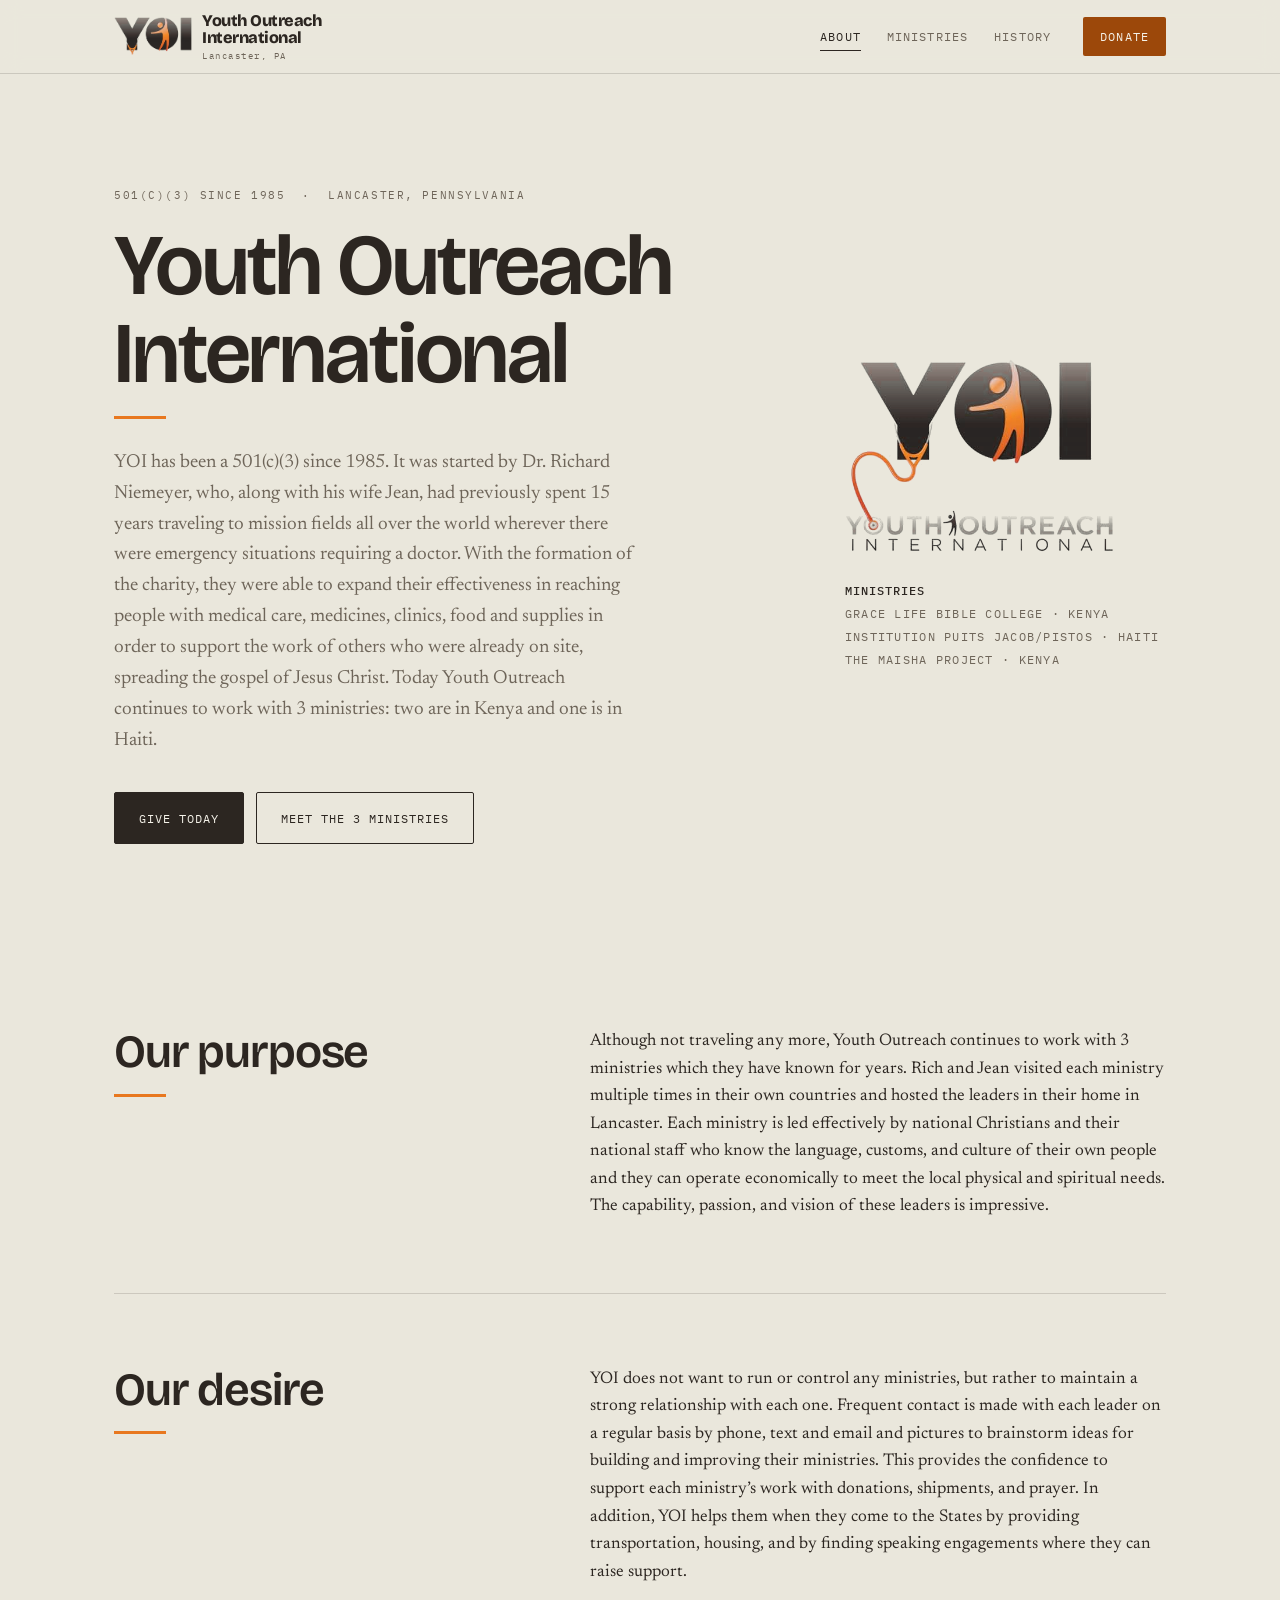
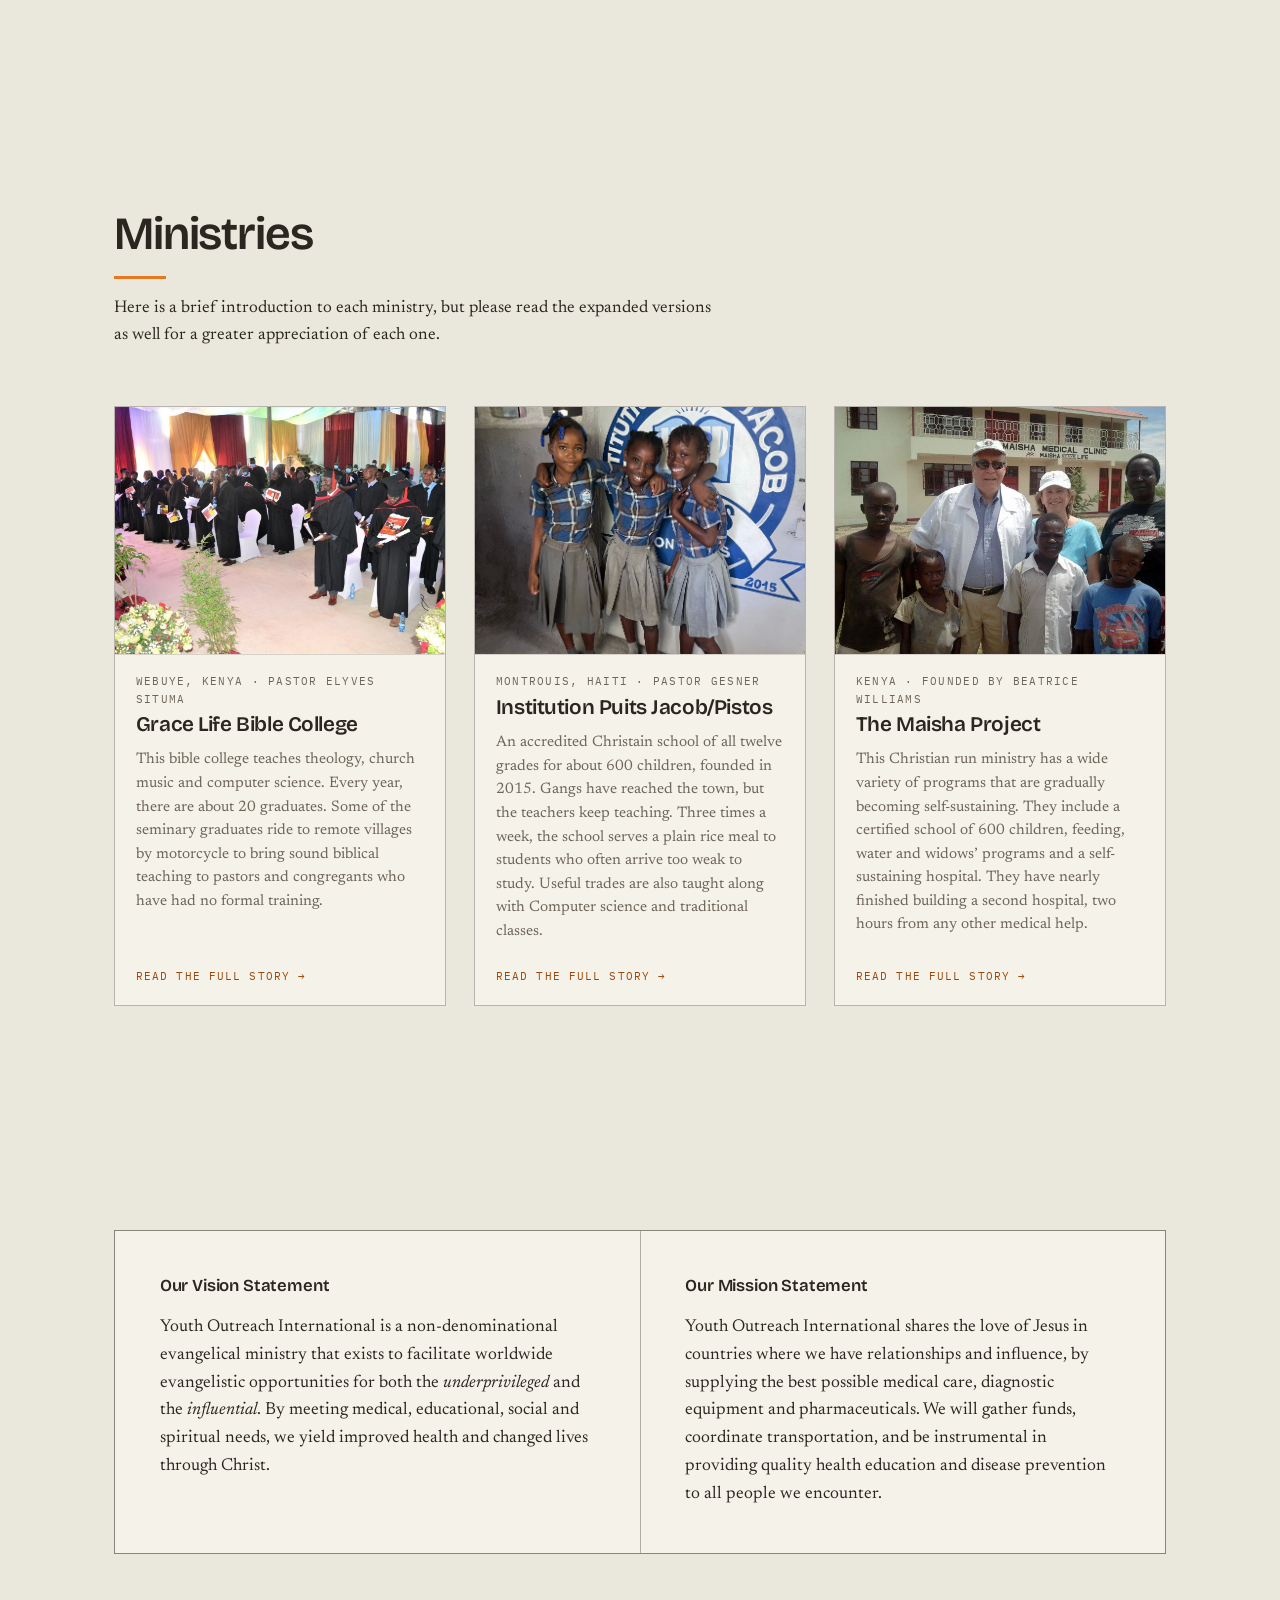
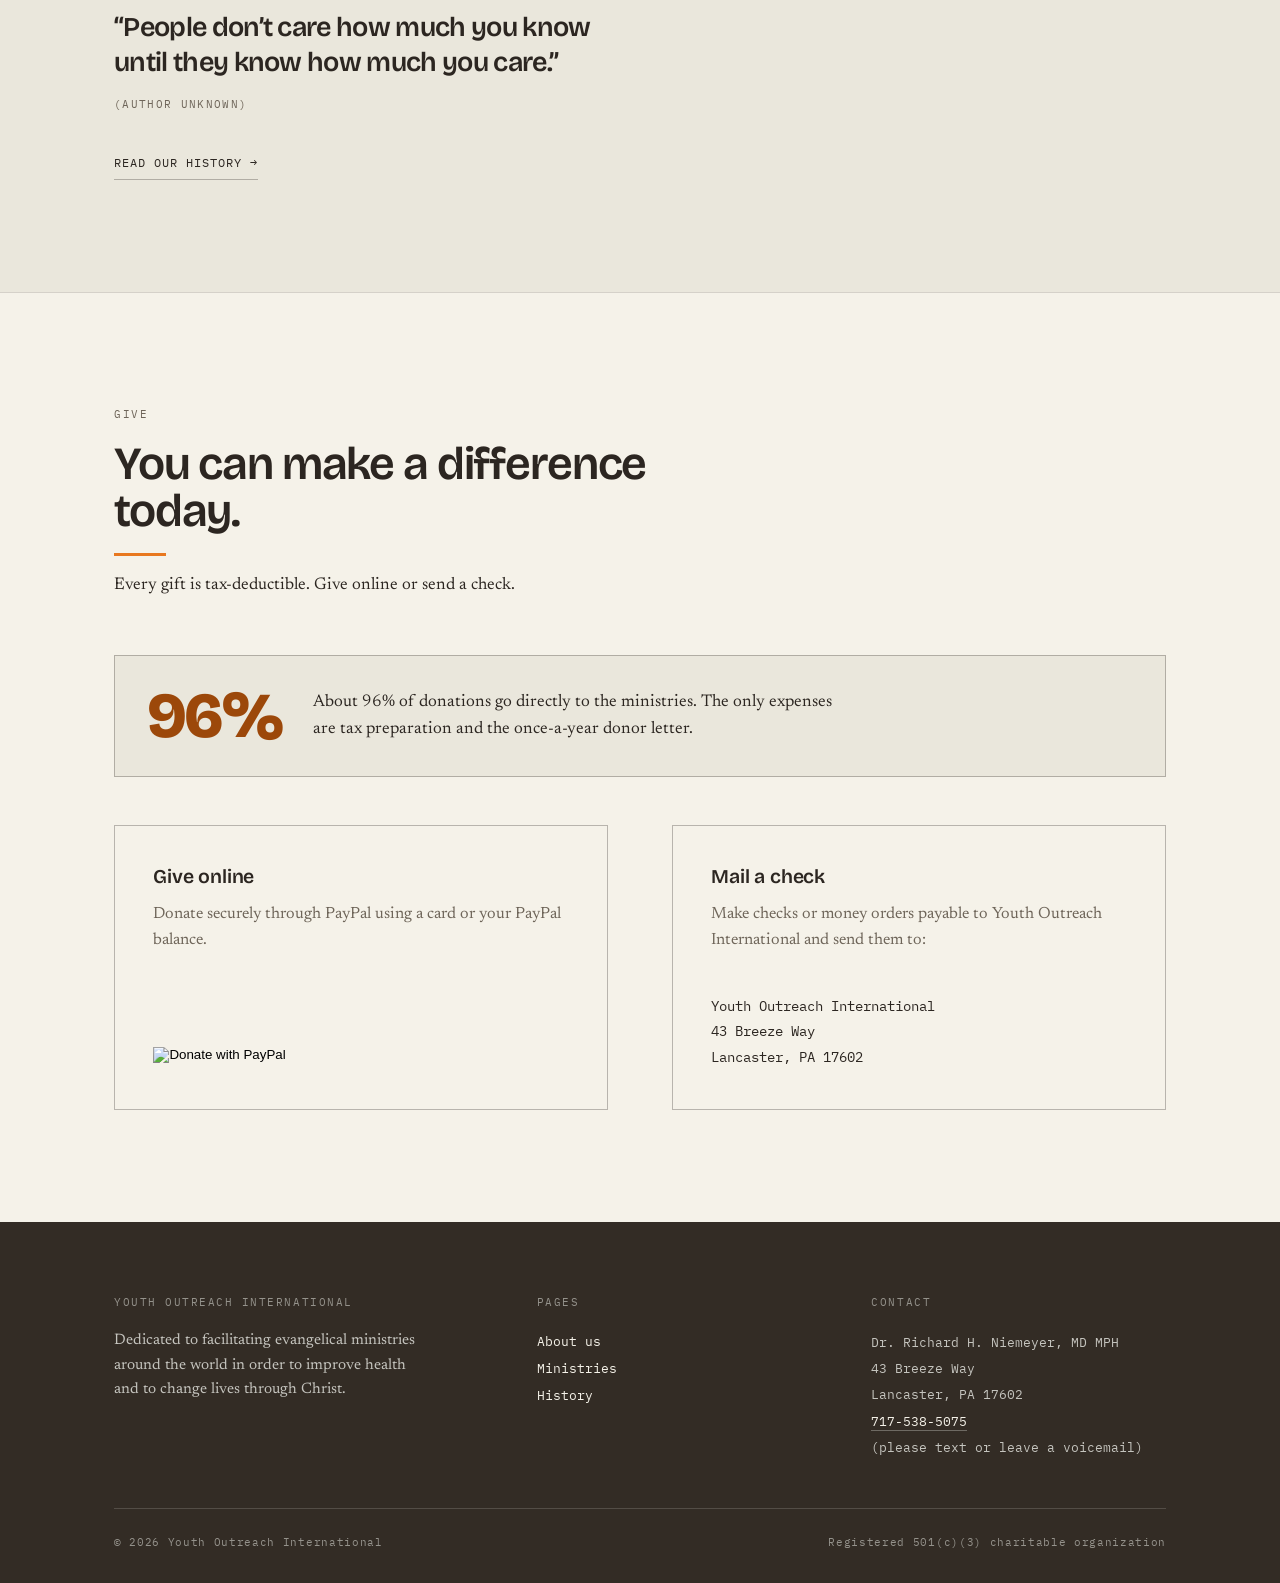
==== commit 6da38ba8: "Correct spelling and update phrasing in index.html" ====
--- a/index.html
+++ b/index.html
@@ -6,7 +6,7 @@
 <title>Youth Outreach International</title>
 <meta name="description" content="Youth Outreach International (YOI) has served many people and organizations throughout the world for many years." />
 <meta property="og:title" content="Youth Outreach International" />
-<meta property="og:description" content="Two are in Kenya and one is in Haiti. These are led very effectively by national Christians and their national staffs who know the language, customs, and culture of their own people." />
+<meta property="og:description" content="Today Youth Outreach continues to work with 3 ministries: two are in Kenya and one is in Haiti." />
 <meta property="og:type" content="website" />
 
 <link rel="icon" href="assets/favicon.png" type="image/png">
@@ -16,7 +16,7 @@
 <link rel="preconnect" href="https://fonts.gstatic.com" crossorigin>
 <link href="https://fonts.googleapis.com/css2?family=Bricolage+Grotesque:opsz,wght@12..96,400;12..96,600;12..96,800&family=Newsreader:ital,opsz,wght@0,6..72,300;0,6..72,400;0,6..72,600;1,6..72,400&family=IBM+Plex+Mono:wght@400;500&display=swap" rel="stylesheet">
 <script>document.documentElement.className+=" js";</script>
-<link href="site.css?v=10" rel="stylesheet">
+<link href="site.css?v=11" rel="stylesheet">
 </head>
 <body>
 
@@ -79,7 +79,7 @@
             <h2>Our desire</h2>
           </div>
           <div class="intro-text">
-            <p>YOI does not want to run or control any ministries, but rather to maintain a strong relationship with each one. Frequent contact is made with each leader on a regular basis by phone, text and email and pictures to barnstorm ideas for building and improving their ministries. This provides the confidence to support each ministry’s work with donations, shipments, and prayer. In addition, YOI helps them when they come to the States by providing transportation, housing, and by finding speaking engagements where they can raise support.</p>
+            <p>YOI does not want to run or control any ministries, but rather to maintain a strong relationship with each one. Frequent contact is made with each leader on a regular basis by phone, text and email and pictures to brainstorm ideas for building and improving their ministries. This provides the confidence to support each ministry’s work with donations, shipments, and prayer. In addition, YOI helps them when they come to the States by providing transportation, housing, and by finding speaking engagements where they can raise support.</p>
           </div>
         </div>
       </div>
@@ -111,7 +111,7 @@
           <span class="ministry-meta">
             <span class="ministry-place">Montrouis, Haiti · Pastor Gesner</span>
             <span class="ministry-name">Institution Puits Jacob/Pistos</span>
-            <span class="ministry-summary">An accredited school of all twelve grades for about 600 children, founded in 2015. Gangs have reached the town, but the teachers keep teaching. Three times a week, the school serves a plain rice meal to students who often arrive too weak to study. Useful trades are also taught along with Computer science and traditional classes.</span>
+            <span class="ministry-summary">An accredited Christain school of all twelve grades for about 600 children, founded in 2015. Gangs have reached the town, but the teachers keep teaching. Three times a week, the school serves a plain rice meal to students who often arrive too weak to study. Useful trades are also taught along with Computer science and traditional classes.</span>
             <span class="ministry-more">Read the full story</span>
           </span>
         </a>
@@ -222,6 +222,6 @@
   </div>
 </footer>
 
-<script src="site.js?v=10"></script>
+<script src="site.js?v=11"></script>
 </body>
 </html>
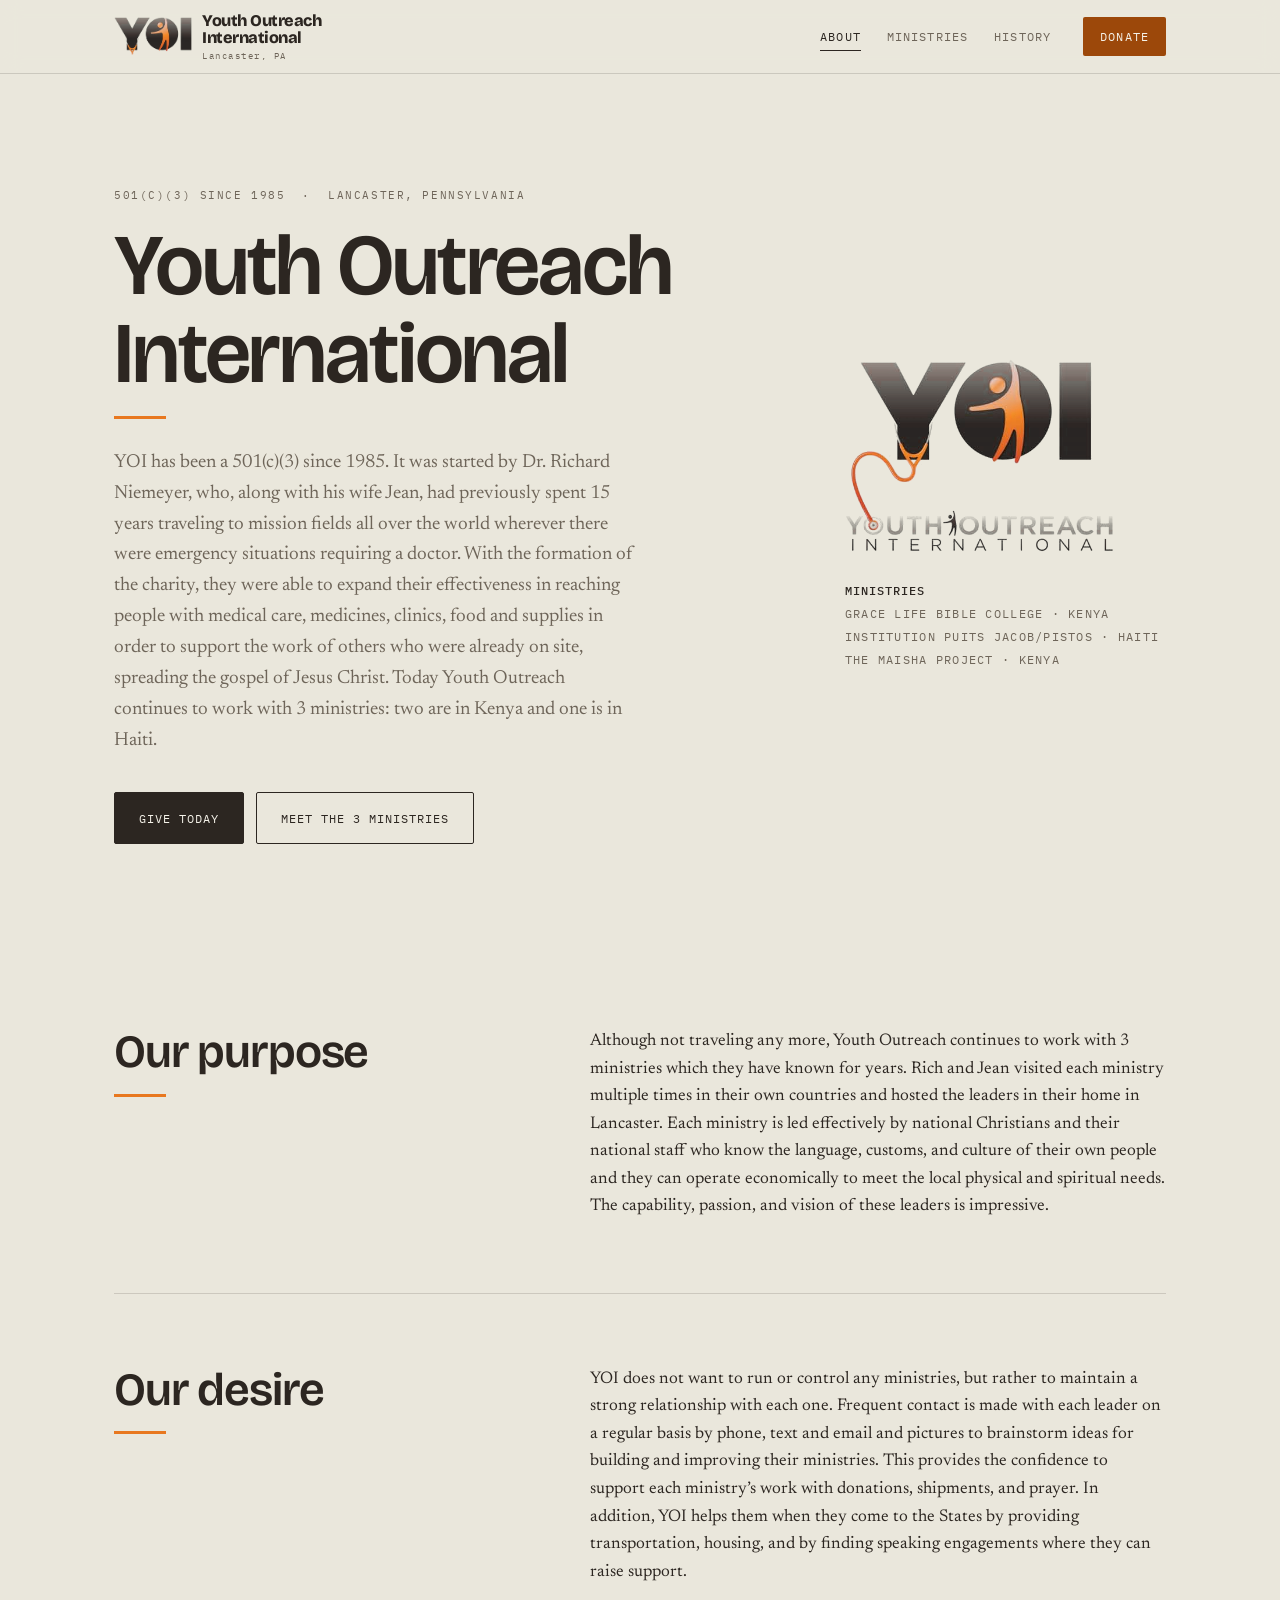
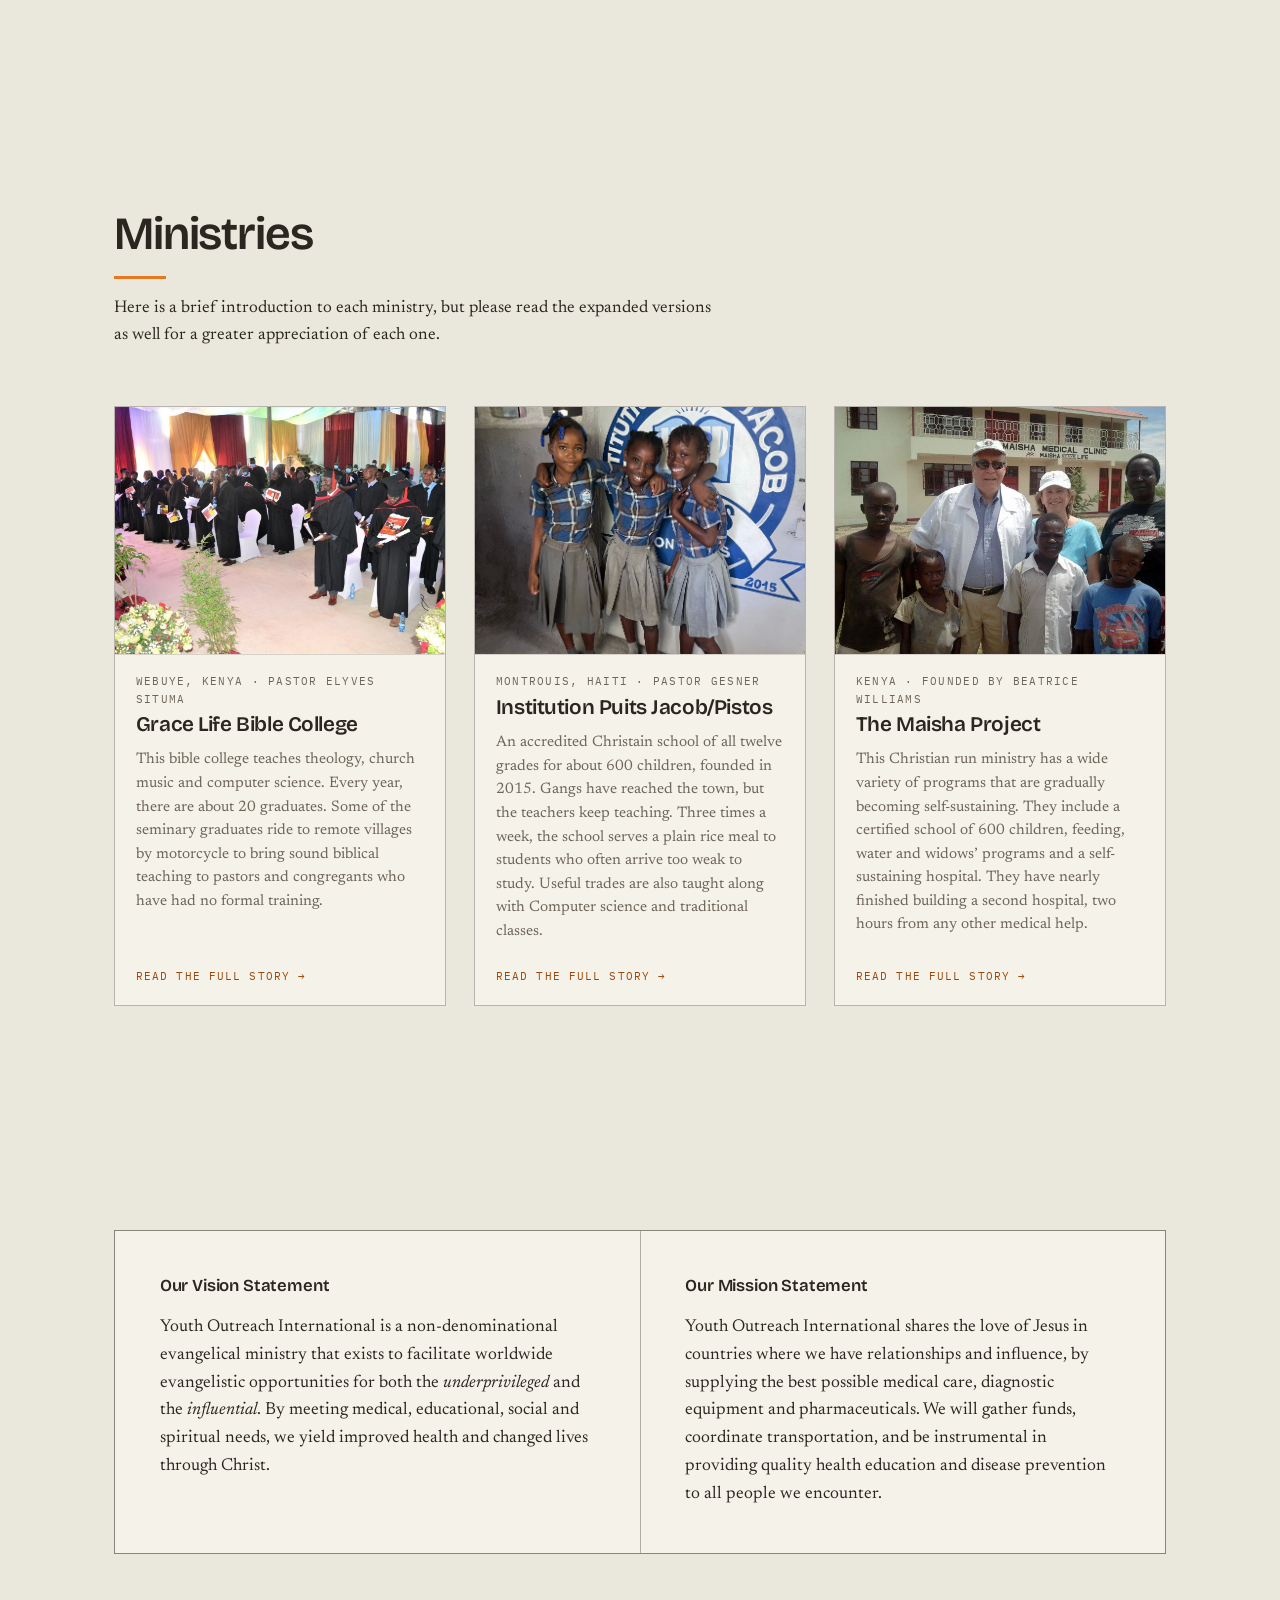
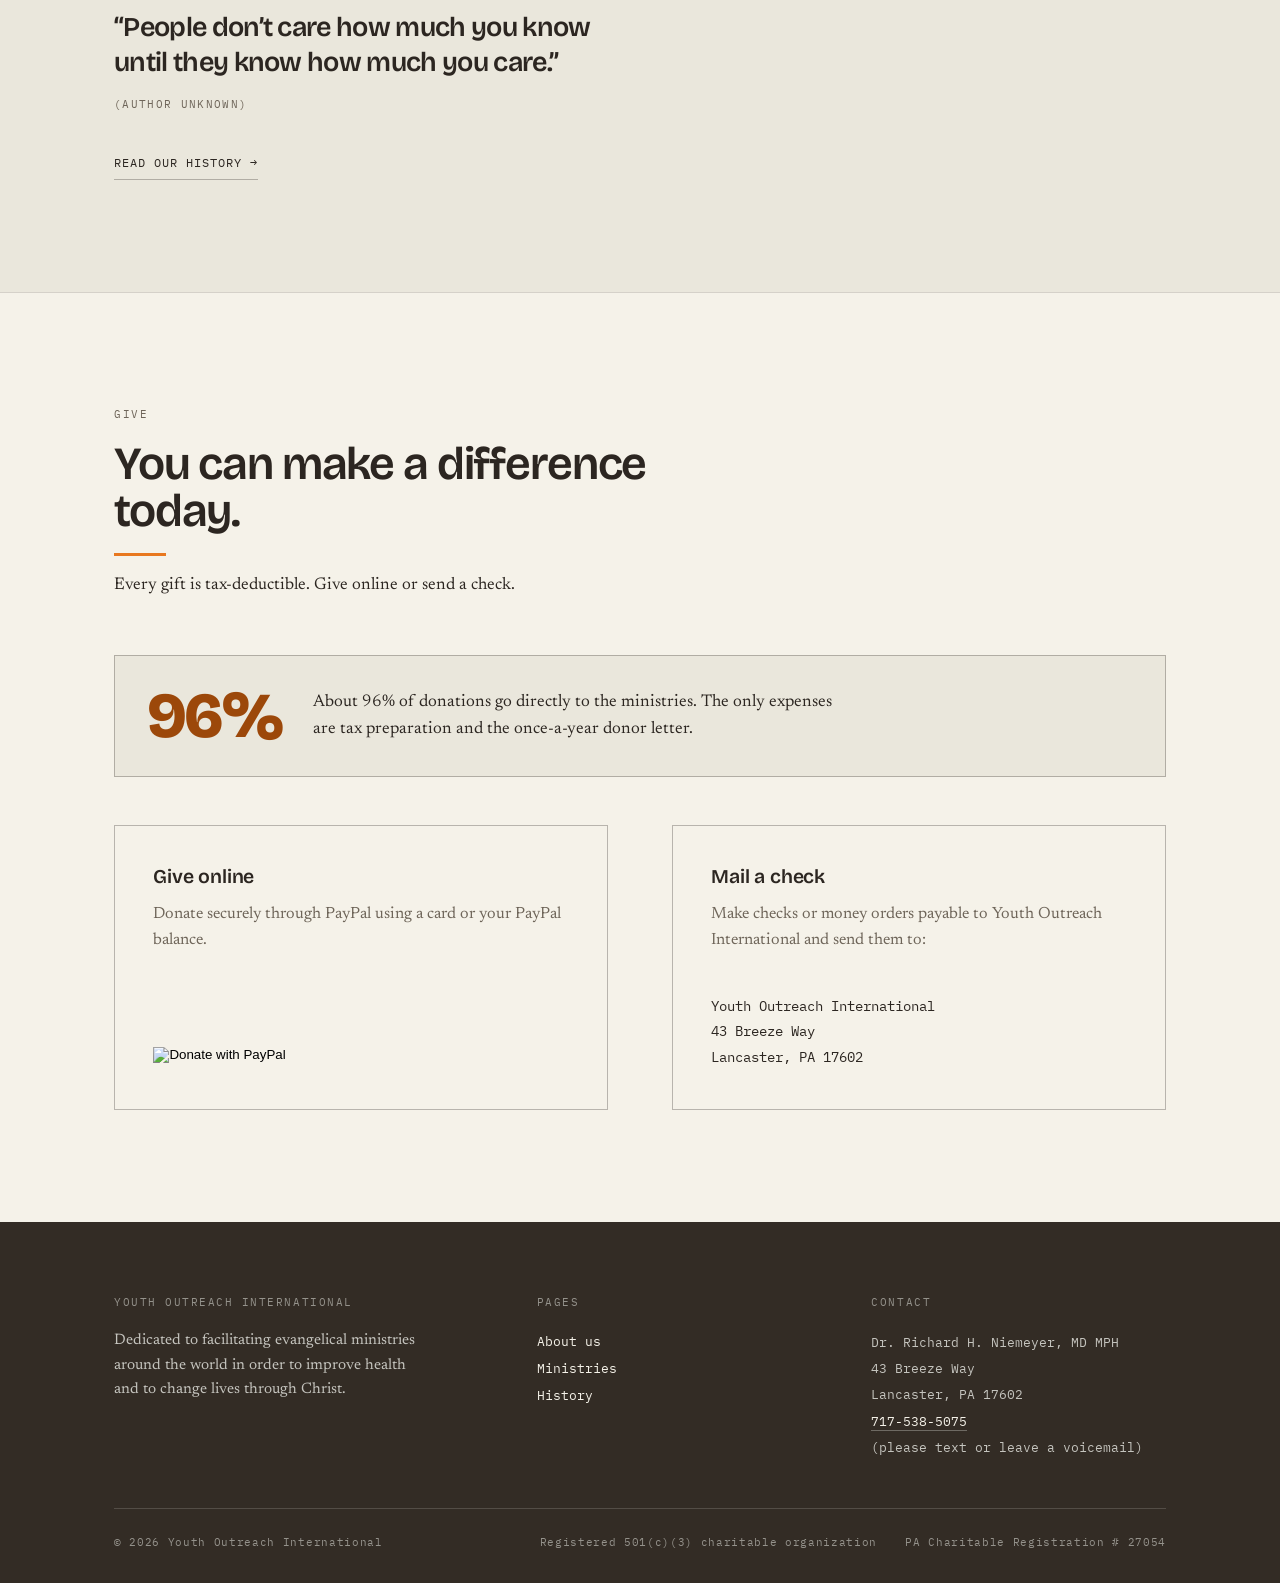
==== commit f96bcd11: "Add footer" ====
--- a/index.html
+++ b/index.html
@@ -16,7 +16,7 @@
 <link rel="preconnect" href="https://fonts.gstatic.com" crossorigin>
 <link href="https://fonts.googleapis.com/css2?family=Bricolage+Grotesque:opsz,wght@12..96,400;12..96,600;12..96,800&family=Newsreader:ital,opsz,wght@0,6..72,300;0,6..72,400;0,6..72,600;1,6..72,400&family=IBM+Plex+Mono:wght@400;500&display=swap" rel="stylesheet">
 <script>document.documentElement.className+=" js";</script>
-<link href="site.css?v=11" rel="stylesheet">
+<link href="site.css?v=12" rel="stylesheet">
 </head>
 <body>
 
@@ -217,11 +217,11 @@
     </div>
     <div class="colophon">
       <span>© <span id="yr">2026</span> Youth Outreach International</span>
-      <span>Registered 501(c)(3) charitable organization</span>
+      <span class="regs"><span>Registered 501(c)(3) charitable organization</span><span>PA Charitable Registration # 27054</span></span>
     </div>
   </div>
 </footer>
 
-<script src="site.js?v=11"></script>
+<script src="site.js?v=12"></script>
 </body>
 </html>
--- a/site.css
+++ b/site.css
@@ -546,6 +546,8 @@
   font-family:var(--mono);font-size:.7rem;letter-spacing:.06em;
   display:flex;justify-content:space-between;gap:1rem;flex-wrap:wrap;color:rgba(245,247,242,.5);
 }
+/* Registrations side by side when there is room, stacked when there is not. */
+.colophon .regs{display:flex;flex-wrap:wrap;gap:.35rem 1.75rem}
 @media(max-width:820px){.foot-grid{grid-template-columns:1fr;gap:2rem}}
 
 /* ---------- small screens ---------- */
